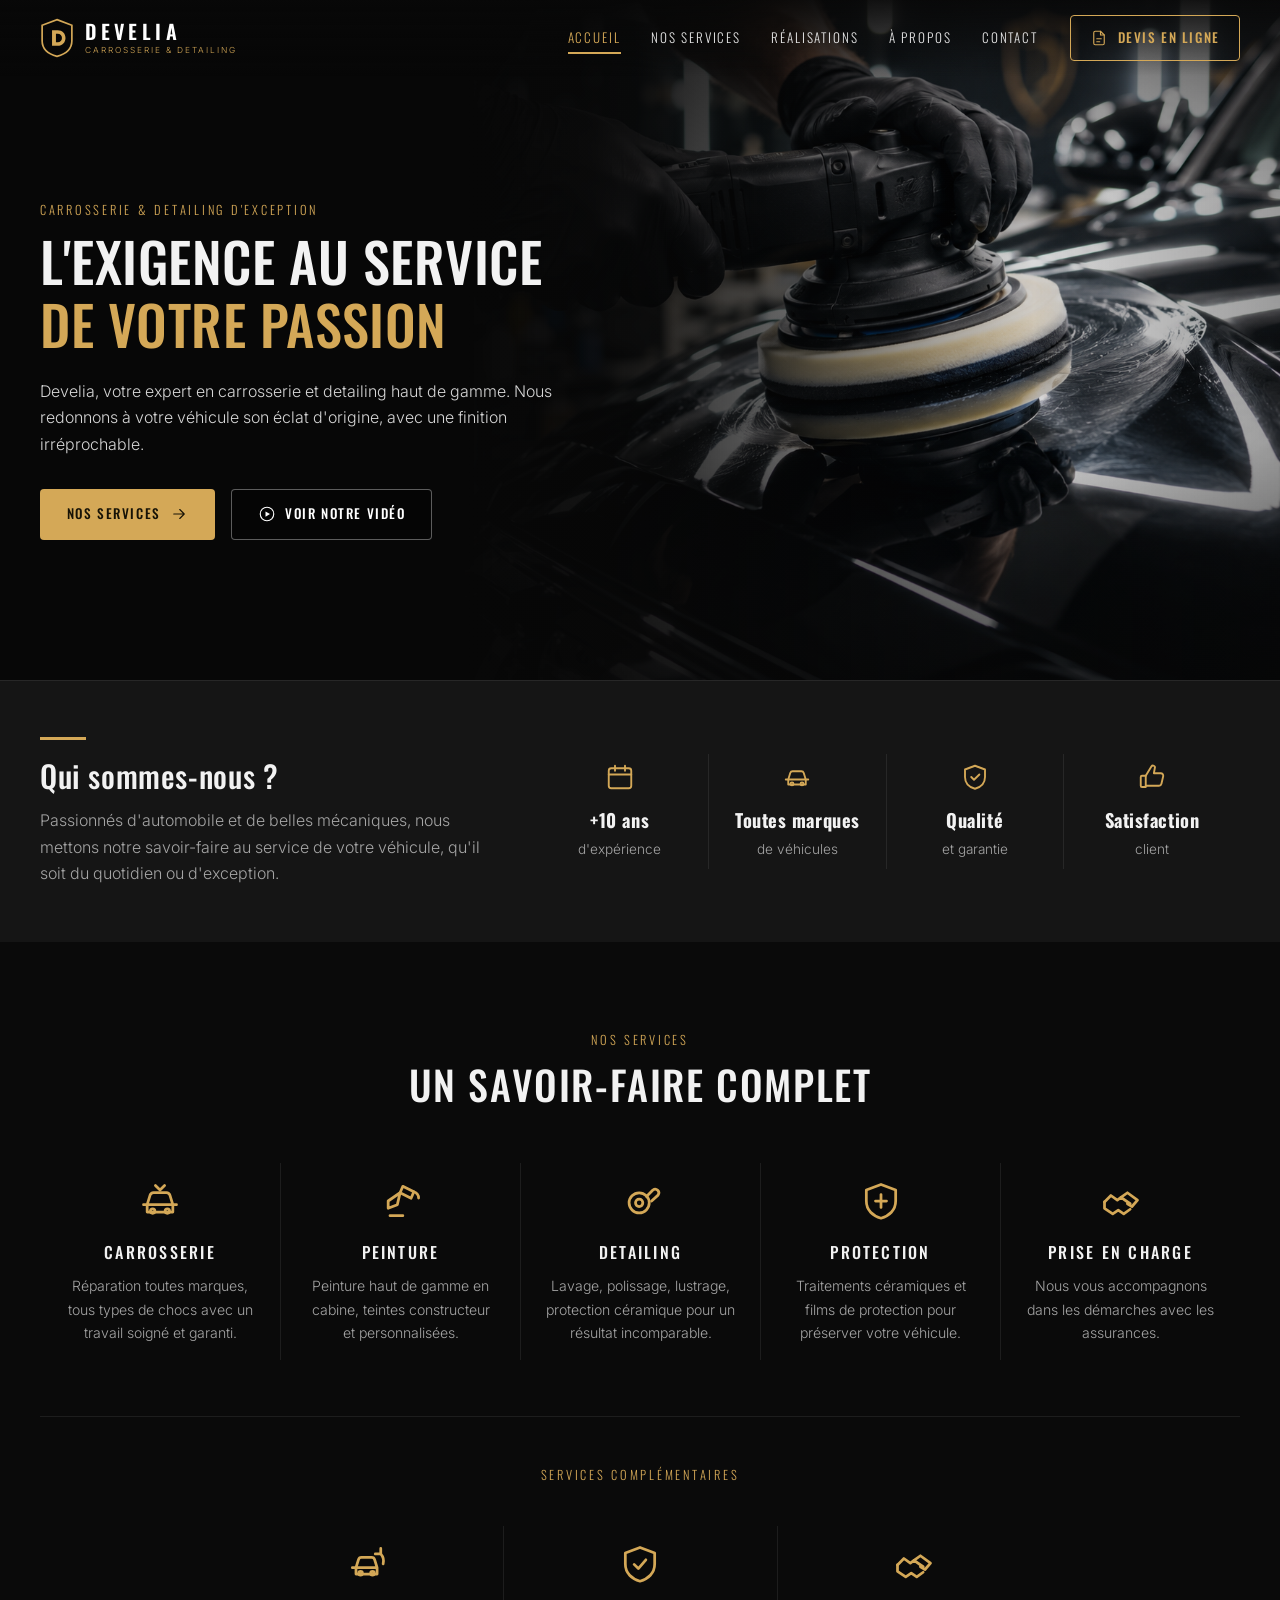
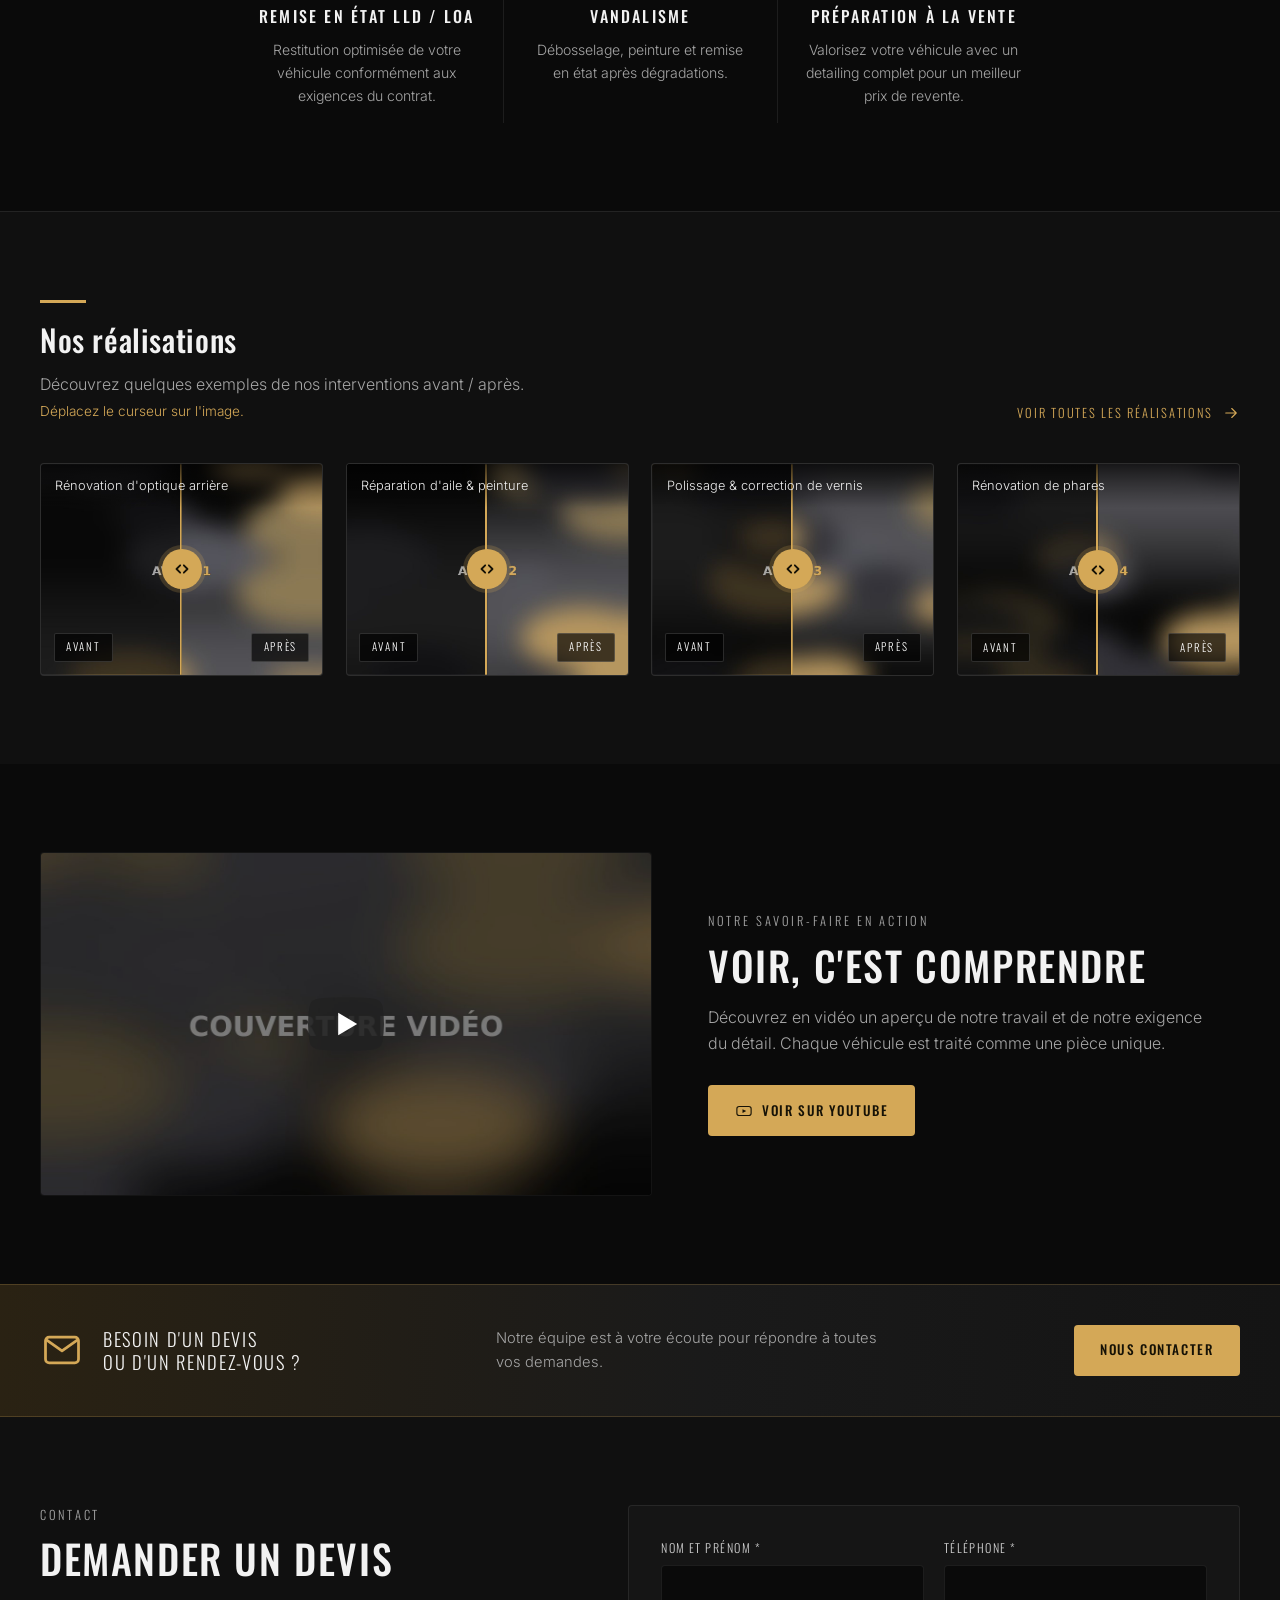
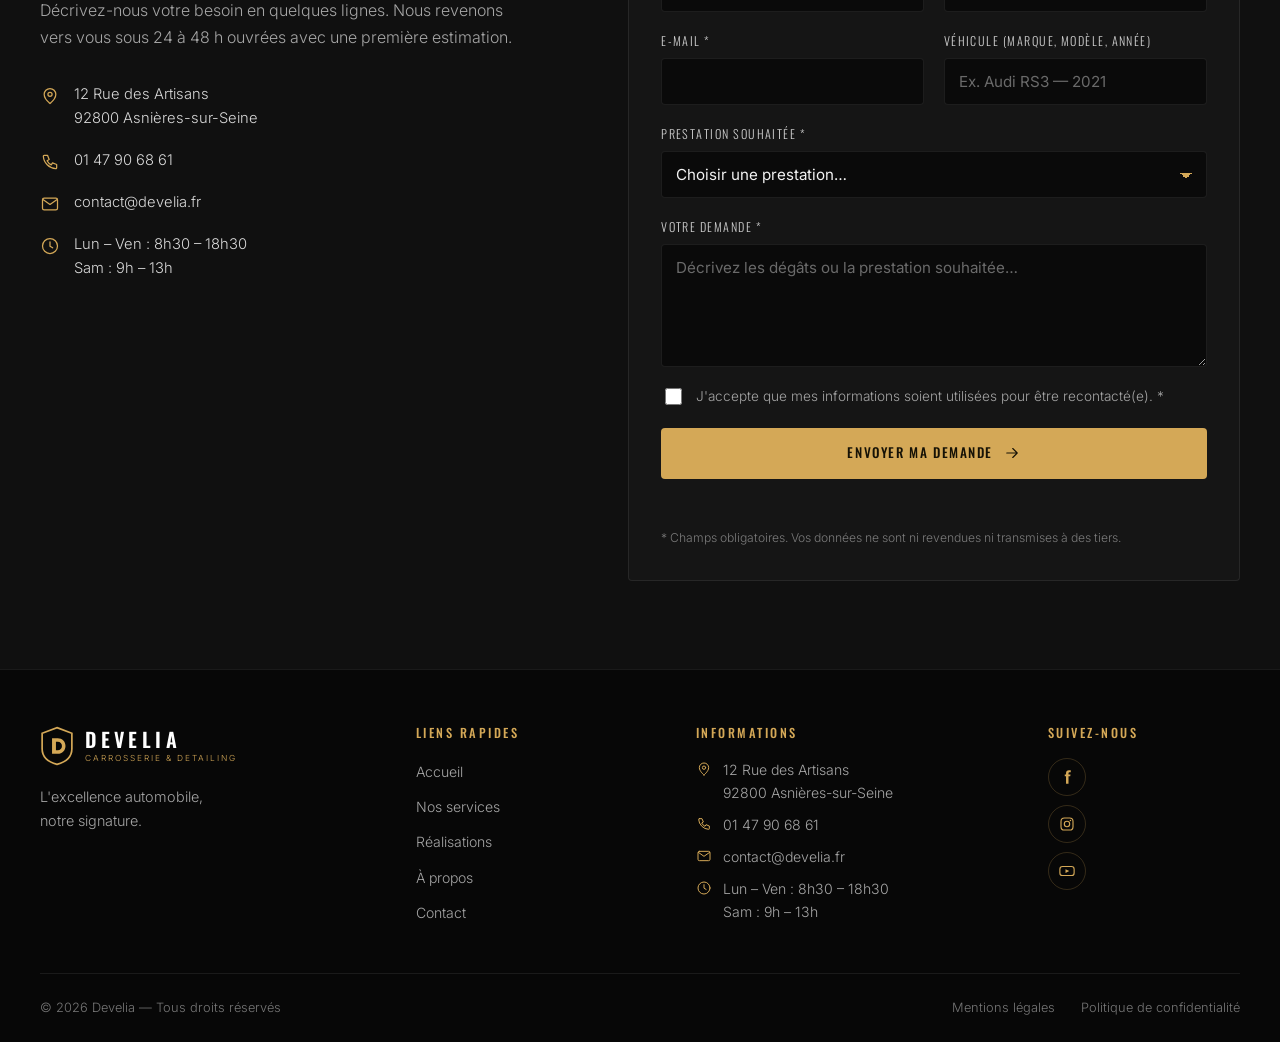
==== index.html @ b762cf31 "first push" ====
<!DOCTYPE html>
<html lang="fr">
<head>
<meta charset="utf-8">
<meta name="viewport" content="width=device-width, initial-scale=1">
<title>Develia — Carrosserie & Detailing haut de gamme</title>
<meta name="description" content="Develia, expert en carrosserie et detailing haut de gamme à Asnières-sur-Seine. Réparation toutes marques, peinture en cabine, polissage, protection céramique et prise en charge assurance.">
<meta name="theme-color" content="#0A0A0A">

<meta property="og:type" content="website">
<meta property="og:title" content="Develia — Carrosserie & Detailing d'exception">
<meta property="og:description" content="L'exigence au service de votre passion. Carrosserie, peinture, detailing et protection céramique.">
<meta property="og:image" content="img/og-develia.jpg">
<meta property="og:locale" content="fr_FR">

<link rel="icon" href="img/favicon.svg" type="image/svg+xml">
<link rel="preconnect" href="https://fonts.googleapis.com">
<link rel="preconnect" href="https://fonts.gstatic.com" crossorigin>
<link href="https://fonts.googleapis.com/css2?family=Oswald:wght@400;500;600;700&family=Inter:wght@300;400;500;600&display=swap" rel="stylesheet">
<link rel="stylesheet" href="css/style.css">
</head>
<body>

<a class="skip-link" href="#contenu">Aller au contenu</a>

<!-- ============ HEADER ============ -->
<header class="header" id="header">
  <div class="container header__inner">
    <a class="logo" href="#accueil" aria-label="Develia — accueil">
      <svg class="logo__mark" viewBox="0 0 48 56" aria-hidden="true">
        <path d="M24 2 45 10v22c0 12-9.5 19-21 22C12.5 51 3 44 3 32V10L24 2Z" fill="none" stroke="currentColor" stroke-width="2.4"/>
        <path d="M17 17h8c6.5 0 11 4.7 11 11s-4.5 11-11 11h-8V17Zm5.5 5v12H25c3.6 0 6-2.4 6-6s-2.4-6-6-6h-2.5Z" fill="currentColor"/>
      </svg>
      <span class="logo__text">
        <strong>DEVELIA</strong>
        <small>Carrosserie &amp; Detailing</small>
      </span>
    </a>

    <nav class="nav" id="nav" aria-label="Navigation principale">
      <ul class="nav__list">
        <li><a class="nav__link is-active" href="#accueil">Accueil</a></li>
        <li><a class="nav__link" href="#services">Nos services</a></li>
        <li><a class="nav__link" href="#realisations">Réalisations</a></li>
        <li><a class="nav__link" href="#apropos">À propos</a></li>
        <li><a class="nav__link" href="#contact">Contact</a></li>
      </ul>
      <a class="btn btn--outline nav__cta" href="#devis">
        <svg viewBox="0 0 24 24" aria-hidden="true" class="ico"><path d="M14 3H7a2 2 0 0 0-2 2v14a2 2 0 0 0 2 2h10a2 2 0 0 0 2-2V8l-5-5Z"/><path d="M14 3v5h5M9 13h6M9 17h4"/></svg>
        Devis en ligne
      </a>
    </nav>

    <button class="burger" id="burger" aria-label="Ouvrir le menu" aria-expanded="false" aria-controls="nav">
      <span></span><span></span><span></span>
    </button>
  </div>
</header>

<main id="contenu">

<!-- ============ HERO ============ -->
<section class="hero" id="accueil">
  <div class="hero__media" aria-hidden="true">
    <img src="img/hero-polissage.png" alt="" loading="eager" onerror="this.style.display='none'">
  </div>
  <div class="container hero__inner">
    <p class="eyebrow">Carrosserie &amp; Detailing d'exception</p>
    <h1 class="hero__title">
      L'exigence au service<br>
      <span class="gold">de votre passion</span>
    </h1>
    <p class="hero__text">
      Develia, votre expert en carrosserie et detailing haut de gamme.
      Nous redonnons à votre véhicule son éclat d'origine, avec une finition irréprochable.
    </p>
    <div class="hero__actions">
      <a class="btn btn--gold" href="#services">
        Nos services
        <svg viewBox="0 0 24 24" class="ico" aria-hidden="true"><path d="M5 12h14M13 6l6 6-6 6"/></svg>
      </a>
      <a class="btn btn--ghost" href="#video">
        <svg viewBox="0 0 24 24" class="ico" aria-hidden="true"><circle cx="12" cy="12" r="9"/><path d="M10 8.5 16 12l-6 3.5v-7Z" fill="currentColor" stroke="none"/></svg>
        Voir notre vidéo
      </a>
    </div>
  </div>
</section>

<!-- ============ À PROPOS / CHIFFRES ============ -->
<section class="about section" id="apropos">
  <div class="container about__grid">
    <div class="about__intro reveal">
      <h2 class="title-rule">Qui sommes-nous ?</h2>
      <p>
        Passionnés d'automobile et de belles mécaniques, nous mettons notre savoir-faire
        au service de votre véhicule, qu'il soit du quotidien ou d'exception.
      </p>
    </div>

    <ul class="stats reveal">
      <li class="stat">
        <svg viewBox="0 0 24 24" class="stat__ico" aria-hidden="true"><rect x="3" y="5" width="18" height="16" rx="2"/><path d="M8 3v4M16 3v4M3 10h18"/></svg>
        <strong>+10 ans</strong>
        <span>d'expérience</span>
      </li>
      <li class="stat">
        <svg viewBox="0 0 24 24" class="stat__ico" aria-hidden="true"><path d="M3 14h18M5 14l1.6-5.2A2 2 0 0 1 8.5 7.4h7a2 2 0 0 1 1.9 1.4L19 14v4H5v-4Z"/><circle cx="8" cy="17.5" r="1.2"/><circle cx="16" cy="17.5" r="1.2"/></svg>
        <strong>Toutes marques</strong>
        <span>de véhicules</span>
      </li>
      <li class="stat">
        <svg viewBox="0 0 24 24" class="stat__ico" aria-hidden="true"><path d="M12 3 20 6v6c0 5-3.6 8.2-8 9.4C7.6 20.2 4 17 4 12V6l8-3Z"/><path d="m9 12 2.2 2.2L15.5 10"/></svg>
        <strong>Qualité</strong>
        <span>et garantie</span>
      </li>
      <li class="stat">
        <svg viewBox="0 0 24 24" class="stat__ico" aria-hidden="true"><path d="M7 11v9H4a1 1 0 0 1-1-1v-7a1 1 0 0 1 1-1h3Z"/><path d="M7 11l4.5-7.4A1.6 1.6 0 0 1 14.4 4l-.9 5H19a2 2 0 0 1 1.95 2.45l-1.4 6A2 2 0 0 1 17.6 19H7"/></svg>
        <strong>Satisfaction</strong>
        <span>client</span>
      </li>
    </ul>
  </div>
</section>

<!-- ============ SERVICES ============ -->
<section class="services section" id="services">
  <div class="container">
    <header class="section__head reveal">
      <p class="eyebrow eyebrow--center">Nos services</p>
      <h2 class="section__title">Un savoir-faire complet</h2>
    </header>

    <ul class="services__grid">
      <li class="service reveal">
        <svg viewBox="0 0 24 24" class="service__ico" aria-hidden="true"><path d="M3 14h18M5 14l1.6-5.2A2 2 0 0 1 8.5 7.4h7a2 2 0 0 1 1.9 1.4L19 14v4H5v-4Z"/><circle cx="8" cy="17.5" r="1.2"/><circle cx="16" cy="17.5" r="1.2"/><path d="M9.5 3.5 12 6l2.5-2.5"/></svg>
        <h3>Carrosserie</h3>
        <p>Réparation toutes marques, tous types de chocs avec un travail soigné et garanti.</p>
      </li>
      <li class="service reveal">
        <svg viewBox="0 0 24 24" class="service__ico" aria-hidden="true"><path d="m13 4 6 3-1.5 3.5-6-3L13 4Z"/><path d="M11.5 7.5 5 12v4l5-2 1.5-6.5Z"/><path d="M19 7c1.6.6 2.6 1.9 2.6 3.4"/><path d="M6 20h7"/></svg>
        <h3>Peinture</h3>
        <p>Peinture haut de gamme en cabine, teintes constructeur et personnalisées.</p>
      </li>
      <li class="service reveal">
        <svg viewBox="0 0 24 24" class="service__ico" aria-hidden="true"><circle cx="11" cy="13" r="5.5"/><circle cx="11" cy="13" r="2"/><path d="M15 9.5 18.5 6a2 2 0 0 1 2.8 2.8L17.8 12"/></svg>
        <h3>Detailing</h3>
        <p>Lavage, polissage, lustrage, protection céramique pour un résultat incomparable.</p>
      </li>
      <li class="service reveal">
        <svg viewBox="0 0 24 24" class="service__ico" aria-hidden="true"><path d="M12 3 20 6v6c0 5-3.6 8.2-8 9.4C7.6 20.2 4 17 4 12V6l8-3Z"/><path d="M12 8.5v7M9 12h6"/></svg>
        <h3>Protection</h3>
        <p>Traitements céramiques et films de protection pour préserver votre véhicule.</p>
      </li>
      <li class="service reveal">
        <svg viewBox="0 0 24 24" class="service__ico" aria-hidden="true"><path d="M3 12.5 6.5 9l3.5 2.5 2-1.5 5 3.5"/><path d="m12 10 3.5-2.5L21 11.5l-3 3.5-2.5-1.5"/><path d="M3 12.5V16l4.5 3 3-2 3 2 3.5-2.5"/></svg>
        <h3>Prise en charge</h3>
        <p>Nous vous accompagnons dans les démarches avec les assurances.</p>
      </li>
    </ul>

    <!-- Services complémentaires : même traitement que les 5 prestations ci-dessus -->
    <div class="complements">
      <p class="eyebrow eyebrow--center reveal">Services complémentaires</p>

      <ul class="services__grid services__grid--3">
        <li class="service reveal">
          <svg viewBox="0 0 24 24" class="service__ico" aria-hidden="true"><path d="M4 14h13M6 14l1.3-4.3A1.8 1.8 0 0 1 9 8.4h5.5a1.8 1.8 0 0 1 1.7 1.3L17.5 14v3.5H6V14Z"/><circle cx="8.5" cy="17" r="1"/><circle cx="15" cy="17" r="1"/><path d="M19.5 6.5a6 6 0 0 1 1.3 5.4M19.5 6.5h-3m3 0v-3"/></svg>
          <h3>Remise en état LLD / LOA</h3>
          <p>Restitution optimisée de votre véhicule conformément aux exigences du contrat.</p>
        </li>
        <li class="service reveal">
          <svg viewBox="0 0 24 24" class="service__ico" aria-hidden="true"><path d="M12 3 20 6v6c0 5-3.6 8.2-8 9.4C7.6 20.2 4 17 4 12V6l8-3Z"/><path d="m8.8 12.2 2.3 2.3 4.1-4.8"/></svg>
          <h3>Vandalisme</h3>
          <p>Débosselage, peinture et remise en état après dégradations.</p>
        </li>
        <li class="service reveal">
          <svg viewBox="0 0 24 24" class="service__ico" aria-hidden="true"><path d="M3 12.5 6.5 9l3.5 2.5 2-1.5 5 3.5"/><path d="m12 10 3.5-2.5L21 11.5l-3 3.5-2.5-1.5"/><path d="M3 12.5V16l4.5 3 3-2 3 2 3.5-2.5"/></svg>
          <h3>Préparation à la vente</h3>
          <p>Valorisez votre véhicule avec un detailing complet pour un meilleur prix de revente.</p>
        </li>
      </ul>
    </div>
  </div>
</section>

<!-- ============ RÉALISATIONS ============ -->
<section class="works section" id="realisations">
  <div class="container">
    <div class="works__head reveal">
      <div>
        <h2 class="title-rule">Nos réalisations</h2>
        <p>Découvrez quelques exemples de nos interventions avant / après.<br>
          <span class="works__hint">Déplacez le curseur sur l'image.</span></p>
      </div>
      <a class="link-arrow" href="#devis">Voir toutes les réalisations
        <svg viewBox="0 0 24 24" class="ico" aria-hidden="true"><path d="M5 12h14M13 6l6 6-6 6"/></svg>
      </a>
    </div>

    <ul class="works__grid">
      <li class="reveal">
        <figure class="ba" data-ba>
          <img class="ba__img ba__img--after" src="img/apres-1.jpg" alt="Optique arrière après rénovation" loading="lazy">
          <div class="ba__before" data-ba-before>
            <img class="ba__img" src="img/avant-1.jpg" alt="Optique arrière rayée avant intervention" loading="lazy">
          </div>
          <span class="ba__tag ba__tag--left">Avant</span>
          <span class="ba__tag ba__tag--right">Après</span>
          <button class="ba__handle" type="button" data-ba-handle role="slider"
                  aria-label="Comparer avant et après" aria-valuemin="0" aria-valuemax="100" aria-valuenow="50">
            <svg viewBox="0 0 24 24" aria-hidden="true"><path d="m10 8-4 4 4 4M14 8l4 4-4 4"/></svg>
          </button>
          <figcaption class="ba__caption">Rénovation d'optique arrière</figcaption>
        </figure>
      </li>
      <li class="reveal">
        <figure class="ba" data-ba>
          <img class="ba__img ba__img--after" src="img/apres-2.jpg" alt="Aile avant après réparation et peinture" loading="lazy">
          <div class="ba__before" data-ba-before>
            <img class="ba__img" src="img/avant-2.jpg" alt="Aile avant endommagée avant réparation" loading="lazy">
          </div>
          <span class="ba__tag ba__tag--left">Avant</span>
          <span class="ba__tag ba__tag--right">Après</span>
          <button class="ba__handle" type="button" data-ba-handle role="slider"
                  aria-label="Comparer avant et après" aria-valuemin="0" aria-valuemax="100" aria-valuenow="50">
            <svg viewBox="0 0 24 24" aria-hidden="true"><path d="m10 8-4 4 4 4M14 8l4 4-4 4"/></svg>
          </button>
          <figcaption class="ba__caption">Réparation d'aile &amp; peinture</figcaption>
        </figure>
      </li>
      <li class="reveal">
        <figure class="ba" data-ba>
          <img class="ba__img ba__img--after" src="img/apres-3.jpg" alt="Capot après polissage" loading="lazy">
          <div class="ba__before" data-ba-before>
            <img class="ba__img" src="img/avant-3.jpg" alt="Capot micro-rayé avant polissage" loading="lazy">
          </div>
          <span class="ba__tag ba__tag--left">Avant</span>
          <span class="ba__tag ba__tag--right">Après</span>
          <button class="ba__handle" type="button" data-ba-handle role="slider"
                  aria-label="Comparer avant et après" aria-valuemin="0" aria-valuemax="100" aria-valuenow="50">
            <svg viewBox="0 0 24 24" aria-hidden="true"><path d="m10 8-4 4 4 4M14 8l4 4-4 4"/></svg>
          </button>
          <figcaption class="ba__caption">Polissage &amp; correction de vernis</figcaption>
        </figure>
      </li>
      <li class="reveal">
        <figure class="ba" data-ba>
          <img class="ba__img ba__img--after" src="img/apres-4.jpg" alt="Phare avant après rénovation" loading="lazy">
          <div class="ba__before" data-ba-before>
            <img class="ba__img" src="img/avant-4.jpg" alt="Phare avant opacifié avant rénovation" loading="lazy">
          </div>
          <span class="ba__tag ba__tag--left">Avant</span>
          <span class="ba__tag ba__tag--right">Après</span>
          <button class="ba__handle" type="button" data-ba-handle role="slider"
                  aria-label="Comparer avant et après" aria-valuemin="0" aria-valuemax="100" aria-valuenow="50">
            <svg viewBox="0 0 24 24" aria-hidden="true"><path d="m10 8-4 4 4 4M14 8l4 4-4 4"/></svg>
          </button>
          <figcaption class="ba__caption">Rénovation de phares</figcaption>
        </figure>
      </li>
    </ul>
  </div>
</section>

<!-- ============ VIDÉO ============ -->
<section class="video section" id="video">
  <div class="container video__grid">
    <div class="video__player reveal">
      <div class="yt" data-yt="dQw4w9WgXcQ" data-yt-title="Develia Carrosserie &amp; Detailing">
        <img class="yt__thumb" src="img/video-cover.jpg" alt="Aperçu de la vidéo Develia" loading="lazy">
        <button class="yt__play" type="button" aria-label="Lire la vidéo de présentation Develia">
          <svg viewBox="0 0 68 48" aria-hidden="true">
            <path class="yt__play-bg" d="M66.5 7.7a8.6 8.6 0 0 0-6-6C55.2 0 34 0 34 0S12.8 0 7.5 1.7a8.6 8.6 0 0 0-6 6A90 90 0 0 0 0 24a90 90 0 0 0 1.5 16.3 8.6 8.6 0 0 0 6 6C12.8 48 34 48 34 48s21.2 0 26.5-1.7a8.6 8.6 0 0 0 6-6A90 90 0 0 0 68 24a90 90 0 0 0-1.5-16.3Z"/>
            <path d="M27 34 44 24 27 14Z" fill="#fff"/>
          </svg>
        </button>
      </div>
    </div>

    <div class="video__text reveal">
      <p class="eyebrow">Notre savoir-faire en action</p>
      <h2 class="section__title section__title--left">Voir, c'est comprendre</h2>
      <p>
        Découvrez en vidéo un aperçu de notre travail et de notre exigence du détail.
        Chaque véhicule est traité comme une pièce unique.
      </p>
      <a class="btn btn--gold" href="https://www.youtube.com/@develia" target="_blank" rel="noopener">
        <svg viewBox="0 0 24 24" class="ico" aria-hidden="true"><rect x="2.5" y="6" width="19" height="12" rx="3"/><path d="M10 9.5 15 12l-5 2.5v-5Z" fill="currentColor" stroke="none"/></svg>
        Voir sur YouTube
      </a>
    </div>
  </div>
</section>

<!-- ============ CTA ============ -->
<section class="cta" id="devis">
  <div class="container cta__inner">
    <div class="cta__left">
      <svg viewBox="0 0 24 24" class="cta__ico" aria-hidden="true"><rect x="3" y="5" width="18" height="14" rx="2"/><path d="m3.5 6.5 8.5 6 8.5-6"/></svg>
      <p class="cta__title">Besoin d'un devis<br>ou d'un rendez-vous ?</p>
    </div>
    <p class="cta__text">Notre équipe est à votre écoute pour répondre à toutes vos demandes.</p>
    <a class="btn btn--gold" href="#contact">Nous contacter</a>
  </div>
</section>

<!-- ============ CONTACT ============ -->
<section class="contact section" id="contact">
  <div class="container contact__grid">
    <div class="contact__intro reveal">
      <p class="eyebrow">Contact</p>
      <h2 class="section__title section__title--left">Demander un devis</h2>
      <p>
        Décrivez-nous votre besoin en quelques lignes. Nous revenons vers vous
        sous 24 à 48 h ouvrées avec une première estimation.
      </p>

      <ul class="contact__infos">
        <li>
          <svg viewBox="0 0 24 24" class="ico" aria-hidden="true"><path d="M12 21s7-5.6 7-11a7 7 0 1 0-14 0c0 5.4 7 11 7 11Z"/><circle cx="12" cy="10" r="2.5"/></svg>
          <span>12 Rue des Artisans<br>92800 Asnières-sur-Seine</span>
        </li>
        <li>
          <svg viewBox="0 0 24 24" class="ico" aria-hidden="true"><path d="M5 4h4l2 5-2.5 1.5a12 12 0 0 0 5 5L15 13l5 2v4a1 1 0 0 1-1.1 1A16 16 0 0 1 4 5.1 1 1 0 0 1 5 4Z"/></svg>
          <a href="tel:+33147906861">01 47 90 68 61</a>
        </li>
        <li>
          <svg viewBox="0 0 24 24" class="ico" aria-hidden="true"><rect x="3" y="5" width="18" height="14" rx="2"/><path d="m3.5 6.5 8.5 6 8.5-6"/></svg>
          <a href="mailto:contact@develia.fr">contact@develia.fr</a>
        </li>
        <li>
          <svg viewBox="0 0 24 24" class="ico" aria-hidden="true"><circle cx="12" cy="12" r="9"/><path d="M12 7v5.2l3.2 2"/></svg>
          <span>Lun – Ven : 8h30 – 18h30<br>Sam : 9h – 13h</span>
        </li>
      </ul>
    </div>

    <!-- Formspree : remplacer VOTRE_ID par l'identifiant du formulaire -->
    <form class="form reveal" id="form-devis" action="https://formspree.io/f/VOTRE_ID" method="POST" novalidate>
      <input type="hidden" name="_subject" value="Nouvelle demande de devis — develia.fr">
      <p class="form__hp" aria-hidden="true">
        <label>Ne pas remplir <input type="text" name="_gotcha" tabindex="-1" autocomplete="off"></label>
      </p>

      <div class="form__row">
        <p class="field">
          <label for="f-nom">Nom et prénom *</label>
          <input id="f-nom" name="nom" type="text" autocomplete="name" required>
        </p>
        <p class="field">
          <label for="f-tel">Téléphone *</label>
          <input id="f-tel" name="telephone" type="tel" autocomplete="tel" required>
        </p>
      </div>

      <div class="form__row">
        <p class="field">
          <label for="f-email">E-mail *</label>
          <input id="f-email" name="email" type="email" autocomplete="email" required>
        </p>
        <p class="field">
          <label for="f-vehicule">Véhicule (marque, modèle, année)</label>
          <input id="f-vehicule" name="vehicule" type="text" placeholder="Ex. Audi RS3 — 2021">
        </p>
      </div>

      <p class="field">
        <label for="f-service">Prestation souhaitée *</label>
        <select id="f-service" name="prestation" required>
          <option value="">Choisir une prestation…</option>
          <option>Carrosserie</option>
          <option>Peinture</option>
          <option>Detailing</option>
          <option>Protection céramique / film</option>
          <option>Prise en charge assurance</option>
          <option>Remise en état LLD / LOA</option>
          <option>Vandalisme</option>
          <option>Préparation à la vente</option>
          <option>Autre demande</option>
        </select>
      </p>

      <p class="field">
        <label for="f-message">Votre demande *</label>
        <textarea id="f-message" name="message" rows="5" required placeholder="Décrivez les dégâts ou la prestation souhaitée…"></textarea>
      </p>

      <p class="field field--check">
        <input id="f-rgpd" name="consentement" type="checkbox" value="oui" required>
        <label for="f-rgpd">J'accepte que mes informations soient utilisées pour être recontacté(e). *</label>
      </p>

      <button class="btn btn--gold btn--full" type="submit">
        Envoyer ma demande
        <svg viewBox="0 0 24 24" class="ico" aria-hidden="true"><path d="M5 12h14M13 6l6 6-6 6"/></svg>
      </button>

      <p class="form__status" id="form-status" role="status" aria-live="polite"></p>
      <p class="form__legal">* Champs obligatoires. Vos données ne sont ni revendues ni transmises à des tiers.</p>
    </form>
  </div>
</section>

</main>

<!-- ============ FOOTER ============ -->
<footer class="footer">
  <div class="container footer__grid">
    <div class="footer__brand">
      <a class="logo" href="#accueil" aria-label="Develia — accueil">
        <svg class="logo__mark" viewBox="0 0 48 56" aria-hidden="true">
          <path d="M24 2 45 10v22c0 12-9.5 19-21 22C12.5 51 3 44 3 32V10L24 2Z" fill="none" stroke="currentColor" stroke-width="2.4"/>
          <path d="M17 17h8c6.5 0 11 4.7 11 11s-4.5 11-11 11h-8V17Zm5.5 5v12H25c3.6 0 6-2.4 6-6s-2.4-6-6-6h-2.5Z" fill="currentColor"/>
        </svg>
        <span class="logo__text"><strong>DEVELIA</strong><small>Carrosserie &amp; Detailing</small></span>
      </a>
      <p>L'excellence automobile,<br>notre signature.</p>
    </div>

    <nav class="footer__col" aria-label="Liens rapides">
      <h3>Liens rapides</h3>
      <ul>
        <li><a href="#accueil">Accueil</a></li>
        <li><a href="#services">Nos services</a></li>
        <li><a href="#realisations">Réalisations</a></li>
        <li><a href="#apropos">À propos</a></li>
        <li><a href="#contact">Contact</a></li>
      </ul>
    </nav>

    <div class="footer__col">
      <h3>Informations</h3>
      <ul class="footer__infos">
        <li>
          <svg viewBox="0 0 24 24" class="ico" aria-hidden="true"><path d="M12 21s7-5.6 7-11a7 7 0 1 0-14 0c0 5.4 7 11 7 11Z"/><circle cx="12" cy="10" r="2.5"/></svg>
          <span>12 Rue des Artisans<br>92800 Asnières-sur-Seine</span>
        </li>
        <li>
          <svg viewBox="0 0 24 24" class="ico" aria-hidden="true"><path d="M5 4h4l2 5-2.5 1.5a12 12 0 0 0 5 5L15 13l5 2v4a1 1 0 0 1-1.1 1A16 16 0 0 1 4 5.1 1 1 0 0 1 5 4Z"/></svg>
          <a href="tel:+33147906861">01 47 90 68 61</a>
        </li>
        <li>
          <svg viewBox="0 0 24 24" class="ico" aria-hidden="true"><rect x="3" y="5" width="18" height="14" rx="2"/><path d="m3.5 6.5 8.5 6 8.5-6"/></svg>
          <a href="mailto:contact@develia.fr">contact@develia.fr</a>
        </li>
        <li>
          <svg viewBox="0 0 24 24" class="ico" aria-hidden="true"><circle cx="12" cy="12" r="9"/><path d="M12 7v5.2l3.2 2"/></svg>
          <span>Lun – Ven : 8h30 – 18h30<br>Sam : 9h – 13h</span>
        </li>
      </ul>
    </div>

    <div class="footer__col">
      <h3>Suivez-nous</h3>
      <ul class="socials">
        <li><a href="#" aria-label="Facebook"><svg viewBox="0 0 24 24" aria-hidden="true"><path d="M14 8.5V7c0-.8.4-1.2 1.3-1.2H17V3h-2.4c-2.6 0-3.9 1.4-3.9 3.8v1.7H9V11h1.7v10h3.3V11h2.3l.4-2.5H14Z" fill="currentColor" stroke="none"/></svg></a></li>
        <li><a href="#" aria-label="Instagram"><svg viewBox="0 0 24 24" aria-hidden="true"><rect x="4" y="4" width="16" height="16" rx="4.5"/><circle cx="12" cy="12" r="3.6"/><circle cx="16.6" cy="7.4" r="1" fill="currentColor" stroke="none"/></svg></a></li>
        <li><a href="#" aria-label="YouTube"><svg viewBox="0 0 24 24" aria-hidden="true"><rect x="2.5" y="6" width="19" height="12" rx="3.5"/><path d="M10 9.5 15 12l-5 2.5v-5Z" fill="currentColor" stroke="none"/></svg></a></li>
      </ul>
    </div>
  </div>

  <div class="container footer__bottom">
    <p>© <span id="year">2026</span> Develia — Tous droits réservés</p>
    <p class="footer__legal">
      <a href="mentions-legales.html">Mentions légales</a>
      <a href="politique-confidentialite.html">Politique de confidentialité</a>
    </p>
  </div>
</footer>

<script src="js/main.js" defer></script>
</body>
</html>
---- css/style.css ----
/* ==========================================================================
   Develia — Carrosserie & Detailing
   Feuille de styles principale
   ========================================================================== */

:root{
  --noir:        #0a0a0a;
  --noir-2:      #101010;
  --noir-3:      #151515;
  --noir-4:      #1b1b1b;
  --or:          #d4a857;
  --or-clair:    #e8c98a;
  --or-sombre:   #a8813b;
  --texte:       #f2f2f2;
  --texte-doux:  #a5a5a5;
  --bordure:     rgba(212,168,87,.22);
  --bordure-2:   rgba(255,255,255,.08);

  --font-titre: "Oswald", "Arial Narrow", sans-serif;
  --font-texte: "Inter", system-ui, -apple-system, "Segoe UI", sans-serif;

  --max: 1200px;
  --rayon: 4px;
  --header-h: 76px;
  --transi: .3s cubic-bezier(.4,.1,.2,1);
}

/* ----- Reset ----- */
*,*::before,*::after{ box-sizing:border-box; }
html{ scroll-behavior:smooth; scroll-padding-top:var(--header-h); }
body{
  margin:0;
  background:var(--noir);
  color:var(--texte);
  font-family:var(--font-texte);
  font-size:16px;
  font-weight:300;
  line-height:1.65;
  -webkit-font-smoothing:antialiased;
  overflow-x:hidden;
}
img,svg{ max-width:100%; display:block; }
a{ color:inherit; text-decoration:none; }
ul{ list-style:none; margin:0; padding:0; }
h1,h2,h3,h4{ font-family:var(--font-titre); font-weight:500; line-height:1.15; margin:0; letter-spacing:.02em; }
p{ margin:0 0 1em; }
button{ font:inherit; color:inherit; }
:focus-visible{ outline:2px solid var(--or); outline-offset:3px; }

.sr-only{
  position:absolute; width:1px; height:1px; padding:0; margin:-1px;
  overflow:hidden; clip:rect(0 0 0 0); white-space:nowrap; border:0;
}
.skip-link{
  position:absolute; left:-999px; top:0; z-index:200;
  background:var(--or); color:#000; padding:.7rem 1.2rem; font-weight:600;
}
.skip-link:focus{ left:0; }

.container{ width:min(100% - 2.5rem, var(--max)); margin-inline:auto; }

/* SVG utilitaires : trait fin doré, style “outline” de la maquette */
.ico, .stat__ico, .service__ico, .complement__ico, .cta__ico,
.socials svg, .contact__infos svg, .footer__infos svg, .ba__handle svg{
  fill:none; stroke:currentColor; stroke-width:1.5;
  stroke-linecap:round; stroke-linejoin:round;
}
.ico{ width:18px; height:18px; flex:none; }

/* ----- Boutons ----- */
.btn{
  display:inline-flex; align-items:center; justify-content:center; gap:.6rem;
  padding:.85rem 1.6rem;
  font-family:var(--font-titre); font-size:.83rem; font-weight:500;
  letter-spacing:.12em; text-transform:uppercase;
  border:1px solid transparent; border-radius:var(--rayon);
  cursor:pointer; transition:var(--transi);
}
.btn--gold{ background:var(--or); color:#161206; }
.btn--gold:hover{ background:var(--or-clair); transform:translateY(-2px); }
.btn--outline{ border-color:var(--or); color:var(--or); background:transparent; }
.btn--outline:hover{ background:var(--or); color:#161206; }
.btn--ghost{ border-color:rgba(255,255,255,.35); color:#fff; background:rgba(0,0,0,.25); }
.btn--ghost:hover{ border-color:#fff; background:rgba(255,255,255,.1); }
.btn--full{ width:100%; }

/* ----- Titres de section ----- */
.section{ padding:5.5rem 0; }
.eyebrow{
  font-family:var(--font-titre); color:var(--or);
  text-transform:uppercase; letter-spacing:.22em; font-size:.78rem; margin-bottom:.6rem;
}
.eyebrow--center{ text-align:center; }
.section__head{ text-align:center; margin-bottom:3.5rem; }
.section__title{
  font-size:clamp(1.8rem,3.4vw,2.5rem); text-transform:uppercase; letter-spacing:.04em;
}
.section__title--left{ text-align:left; margin-bottom:1rem; }

.title-rule{
  font-size:clamp(1.5rem,2.6vw,1.9rem); padding-top:1.4rem; position:relative; margin-bottom:.8rem;
}
.title-rule::before{
  content:""; position:absolute; top:0; left:0; width:46px; height:3px; background:var(--or);
}
.title-rule--sm{ font-size:1.35rem; }

/* ==========================================================================
   Header
   ========================================================================== */
.header{
  position:fixed; inset:0 0 auto 0; z-index:100;
  height:var(--header-h);
  display:flex; align-items:center;
  background:linear-gradient(to bottom, rgba(8,8,8,.85), rgba(8,8,8,0));
  transition:var(--transi);
}
.header.is-stuck{
  background:rgba(8,8,8,.96);
  border-bottom:1px solid var(--bordure-2);
  backdrop-filter:blur(10px);
}
.header__inner{ display:flex; align-items:center; justify-content:space-between; gap:2rem; }

.logo{ display:flex; align-items:center; gap:.7rem; color:var(--or); }
.logo__mark{ width:34px; height:40px; }
.logo__text{ display:flex; flex-direction:column; line-height:1; }
.logo__text strong{
  font-family:var(--font-titre); font-weight:600; font-size:1.25rem;
  letter-spacing:.22em; color:#fff;
}
.logo__text small{
  font-size:.52rem; letter-spacing:.24em; text-transform:uppercase;
  color:var(--or); margin-top:.3rem;
}

.nav{ display:flex; align-items:center; gap:2rem; }
.nav__list{ display:flex; gap:1.9rem; }
.nav__link{
  font-family:var(--font-titre); font-size:.82rem; letter-spacing:.14em;
  text-transform:uppercase; color:#e3e3e3; padding:.4rem 0; position:relative;
  transition:color var(--transi);
}
.nav__link::after{
  content:""; position:absolute; left:0; bottom:0; height:2px; width:0;
  background:var(--or); transition:width var(--transi);
}
.nav__link:hover{ color:var(--or); }
.nav__link.is-active{ color:var(--or); }
.nav__link.is-active::after{ width:100%; }
.nav__cta{ padding:.7rem 1.2rem; }

.burger{
  display:none; width:44px; height:44px; background:none; border:0;
  flex-direction:column; justify-content:center; gap:5px; cursor:pointer;
}
.burger span{ display:block; height:2px; background:var(--or); transition:var(--transi); }
.burger[aria-expanded="true"] span:nth-child(1){ transform:translateY(7px) rotate(45deg); }
.burger[aria-expanded="true"] span:nth-child(2){ opacity:0; }
.burger[aria-expanded="true"] span:nth-child(3){ transform:translateY(-7px) rotate(-45deg); }

/* ==========================================================================
   Hero
   ========================================================================== */
.hero{
  position:relative; min-height:min(78vh,680px);
  display:flex; align-items:center;
  padding:calc(var(--header-h) + 3rem) 0 4rem;
  background:#070707;
  overflow:hidden;
  /* réglages du visuel : largeur du panneau et cadrage de la photo */
  --hero-media-w:58%;
  --hero-focus:50% 50%;
}
.hero__media{
  position:absolute; top:0; right:0; bottom:0; left:auto;
  width:var(--hero-media-w);
}
.hero__media img{
  width:100%; height:100%;
  object-fit:cover; object-position:var(--hero-focus);
}
/* fondu du visuel vers le noir, à gauche et sur les bords */
.hero__media::after{
  content:""; position:absolute; inset:0;
  background:
    linear-gradient(90deg, #070707 0%, rgba(7,7,7,.94) 16%, rgba(7,7,7,.62) 40%, rgba(7,7,7,.15) 70%, rgba(7,7,7,.4) 100%),
    linear-gradient(to bottom, rgba(7,7,7,.55), rgba(7,7,7,0) 28%, rgba(7,7,7,0) 65%, rgba(7,7,7,.7));
}
.hero__inner{ position:relative; }
.hero__inner > *{ max-width:34rem; }
.hero__title{
  font-size:clamp(2.3rem,5.4vw,3.4rem); text-transform:uppercase; letter-spacing:.01em;
  margin-bottom:1.4rem;
}
.hero__title .gold{ color:var(--or); }
.hero__text{ color:#d6d6d6; margin-bottom:2rem; }
.hero__actions{ display:flex; flex-wrap:wrap; gap:1rem; }

/* ==========================================================================
   À propos / chiffres
   ========================================================================== */
.about{ background:var(--noir-3); border-top:1px solid var(--bordure-2); padding:3.5rem 0; }
.about__grid{
  display:grid; grid-template-columns:minmax(260px,1fr) 1.6fr;
  gap:3rem; align-items:center;
}
.about__intro p{ color:var(--texte-doux); max-width:34rem; margin:0; }

.stats{ display:grid; grid-template-columns:repeat(4,1fr); }
.stat{
  text-align:center; padding:.5rem 1rem;
  border-left:1px solid var(--bordure-2);
}
.stat:first-child{ border-left:0; }
.stat__ico{ width:30px; height:30px; margin:0 auto .8rem; color:var(--or); }
.stat strong{
  display:block; font-family:var(--font-titre); font-size:1.15rem;
  letter-spacing:.03em;
}
.stat span{ font-size:.85rem; color:var(--texte-doux); }

/* ==========================================================================
   Services
   ========================================================================== */
.services{ background:var(--noir); }
.services__grid{ display:grid; grid-template-columns:repeat(5,1fr); }
.service{
  text-align:center; padding:1rem 1.5rem;
  border-left:1px solid var(--bordure-2);
  transition:var(--transi);
}
.service:first-child{ border-left:0; }
.service__ico{ width:44px; height:44px; margin:0 auto 1.3rem; color:var(--or); transition:var(--transi); }
.service:hover .service__ico{ transform:translateY(-4px); color:var(--or-clair); }
.service h3{
  font-size:1rem; text-transform:uppercase; letter-spacing:.14em; margin-bottom:.8rem;
}
.service p{ font-size:.88rem; color:var(--texte-doux); margin:0; }

/* Services complémentaires : mêmes tuiles, sur une seconde ligne */
.complements{ margin-top:3.5rem; padding-top:3rem; border-top:1px solid var(--bordure-2); }
.complements .eyebrow{ margin-bottom:2.5rem; }
.services__grid--3{
  grid-template-columns:repeat(3,1fr);
  max-width:820px; margin-inline:auto;
}

/* ==========================================================================
   Réalisations
   ========================================================================== */
.works{ background:var(--noir-2); border-top:1px solid var(--bordure-2); }
.works__head{
  display:flex; justify-content:space-between; align-items:flex-end;
  gap:2rem; flex-wrap:wrap; margin-bottom:2.5rem;
}
.works__head p{ color:var(--texte-doux); margin:0; }
.works__hint{ font-size:.85rem; color:var(--or); }
.link-arrow{
  display:inline-flex; align-items:center; gap:.6rem;
  font-family:var(--font-titre); font-size:.78rem; letter-spacing:.14em;
  text-transform:uppercase; color:var(--or);
}
.link-arrow .ico{ transition:transform var(--transi); }
.link-arrow:hover .ico{ transform:translateX(5px); }

.works__grid{ display:grid; grid-template-columns:repeat(4,1fr); gap:1.4rem; }

/* --- Comparateur avant / après --- */
.ba{
  position:relative; margin:0; aspect-ratio:4/3; overflow:hidden;
  border:1px solid var(--bordure-2); border-radius:var(--rayon);
  background:var(--noir-4); user-select:none; touch-action:pan-y;
  --pos:50%;
}
.ba__img{
  position:absolute; inset:0; width:100%; height:100%;
  object-fit:cover; pointer-events:none;
}
/* l'image « avant » reste à la taille du cadre : on la découpe au curseur */
.ba__before{
  position:absolute; inset:0; z-index:2;
  clip-path:inset(0 calc(100% - var(--pos)) 0 0);
}
.ba__before::after{
  content:""; position:absolute; top:0; bottom:0; right:calc(100% - var(--pos));
  width:2px; background:var(--or);
}

.ba__tag{
  position:absolute; bottom:.8rem; z-index:3;
  font-family:var(--font-titre); font-size:.68rem; letter-spacing:.16em;
  text-transform:uppercase; color:#fff;
  background:rgba(0,0,0,.65); border:1px solid rgba(255,255,255,.15);
  padding:.28rem .7rem; border-radius:2px; pointer-events:none;
}
.ba__tag--left{ left:.8rem; }
.ba__tag--right{ right:.8rem; }

.ba__handle{
  position:absolute; top:50%; left:var(--pos); z-index:4;
  width:40px; height:40px; margin:-20px 0 0 -20px;
  display:grid; place-items:center;
  background:var(--or); color:#161206;
  border:0; border-radius:50%; cursor:ew-resize;
  box-shadow:0 0 0 4px rgba(212,168,87,.2);
  transition:background var(--transi), box-shadow var(--transi);
}
.ba__handle svg{ width:22px; height:22px; stroke-width:2; }
.ba__handle:hover{ background:var(--or-clair); box-shadow:0 0 0 7px rgba(212,168,87,.22); }
.ba.is-dragging .ba__handle{ cursor:grabbing; }

.ba__caption{
  position:absolute; top:0; left:0; right:0; z-index:3;
  padding:.7rem .9rem; font-size:.8rem; color:#eee;
  background:linear-gradient(to bottom, rgba(0,0,0,.72), transparent);
}

/* ==========================================================================
   Vidéo
   ========================================================================== */
.video{ background:var(--noir); }
.video__grid{
  display:grid; grid-template-columns:1.15fr 1fr; gap:3.5rem; align-items:center;
}
.video__text p{ color:var(--texte-doux); max-width:32rem; }
.video__text .btn{ margin-top:.8rem; }

.yt{
  position:relative; aspect-ratio:16/9; overflow:hidden;
  border:1px solid var(--bordure-2); border-radius:var(--rayon); background:#000;
}
.yt__thumb{ width:100%; height:100%; object-fit:cover; opacity:.85; }
.yt__play{
  position:absolute; inset:0; width:100%; height:100%;
  display:grid; place-items:center; background:rgba(0,0,0,.15);
  border:0; cursor:pointer; transition:var(--transi);
}
.yt__play svg{ width:76px; height:54px; }
.yt__play-bg{ fill:#212121; opacity:.85; transition:var(--transi); }
.yt__play:hover .yt__play-bg{ fill:#f00; opacity:1; }
.yt iframe{ position:absolute; inset:0; width:100%; height:100%; border:0; }

/* ==========================================================================
   CTA
   ========================================================================== */
.cta{
  background:linear-gradient(90deg,#2a2213 0%, #1a1a1a 55%, #141414 100%);
  border-top:1px solid var(--bordure);
  border-bottom:1px solid var(--bordure);
  padding:2.5rem 0;
}
.cta__inner{
  display:flex; align-items:center; justify-content:space-between; gap:2rem; flex-wrap:wrap;
}
.cta__left{ display:flex; align-items:center; gap:1.2rem; }
.cta__ico{ width:44px; height:44px; color:var(--or); flex:none; }
.cta__title{
  font-family:var(--font-titre); font-size:1.15rem; text-transform:uppercase;
  letter-spacing:.09em; margin:0; line-height:1.3;
}
.cta__text{ color:var(--texte-doux); margin:0; max-width:24rem; font-size:.92rem; }

/* ==========================================================================
   Contact
   ========================================================================== */
.contact{ background:var(--noir-2); }
.contact__grid{ display:grid; grid-template-columns:1fr 1.15fr; gap:3.5rem; }
.contact__intro > p{ color:var(--texte-doux); max-width:30rem; }
.contact__infos{ display:grid; gap:1.1rem; margin-top:2rem; }
.contact__infos li{ display:flex; gap:.9rem; align-items:flex-start; font-size:.92rem; color:#d8d8d8; }
.contact__infos .ico{ color:var(--or); margin-top:.25rem; width:20px; height:20px; }
.contact__infos a:hover{ color:var(--or); }

.form{
  background:var(--noir-3); border:1px solid var(--bordure-2);
  border-radius:var(--rayon); padding:2rem;
}
.form__row{ display:grid; grid-template-columns:1fr 1fr; gap:1.2rem; }
.field{ display:flex; flex-direction:column; gap:.45rem; margin-bottom:1.2rem; }
.field label{
  font-family:var(--font-titre); font-size:.76rem; letter-spacing:.12em;
  text-transform:uppercase; color:#cfcfcf;
}
.field input, .field select, .field textarea{
  width:100%; padding:.8rem .9rem;
  background:var(--noir); color:var(--texte);
  border:1px solid var(--bordure-2); border-radius:var(--rayon);
  font-family:var(--font-texte); font-size:.95rem; transition:var(--transi);
}
.field textarea{ resize:vertical; min-height:120px; }
.field input:focus, .field select:focus, .field textarea:focus{
  outline:none; border-color:var(--or); box-shadow:0 0 0 3px rgba(212,168,87,.12);
}
.field input::placeholder, .field textarea::placeholder{ color:#6a6a6a; }
.field select{ appearance:none; background-image:linear-gradient(45deg,transparent 50%,var(--or) 50%),linear-gradient(135deg,var(--or) 50%,transparent 50%); background-position:calc(100% - 20px) 55%, calc(100% - 14px) 55%; background-size:6px 6px, 6px 6px; background-repeat:no-repeat; }
.field.field--check{ flex-direction:row; align-items:flex-start; gap:.7rem; }
.field--check input{ width:17px; height:17px; accent-color:var(--or); margin-top:.15rem; flex:none; }
.field--check label{
  font-family:var(--font-texte); text-transform:none; letter-spacing:0;
  font-size:.85rem; color:var(--texte-doux); line-height:1.5;
}
.field input:user-invalid, .field select:user-invalid, .field textarea:user-invalid{ border-color:#c0564a; }

.form__hp{ position:absolute; left:-9999px; }
.form__status{ margin:1rem 0 0; font-size:.9rem; min-height:1.2em; }
.form__status.is-ok{ color:#79c77e; }
.form__status.is-error{ color:#e07a6d; }
.form__legal{ margin:1rem 0 0; font-size:.76rem; color:#7a7a7a; }

/* ==========================================================================
   Footer
   ========================================================================== */
.footer{ background:#070707; border-top:1px solid var(--bordure-2); padding:3.5rem 0 1.5rem; }
.footer__grid{
  display:grid; grid-template-columns:1.4fr 1fr 1.3fr .8fr; gap:2.5rem;
}
.footer__brand p{ color:var(--texte-doux); font-size:.9rem; margin-top:1.2rem; }
.footer__col h3{
  font-size:.78rem; letter-spacing:.2em; text-transform:uppercase;
  color:var(--or); margin-bottom:1.1rem;
}
.footer__col ul{ display:grid; gap:.55rem; }
.footer__col a, .footer__col span{ font-size:.88rem; color:var(--texte-doux); }
.footer__col a:hover{ color:var(--or); }
.footer__infos li{ display:flex; gap:.7rem; align-items:flex-start; }
.footer__infos .ico{ color:var(--or); margin-top:.2rem; width:16px; height:16px; }

.socials{ display:flex; gap:.7rem; }
.socials a{
  width:38px; height:38px; display:grid; place-items:center;
  border:1px solid var(--bordure); border-radius:50%; color:var(--or);
  transition:var(--transi);
}
.socials a:hover{ background:var(--or); color:#161206; }
.socials svg{ width:18px; height:18px; }

.footer__bottom{
  display:flex; justify-content:space-between; gap:1rem; flex-wrap:wrap;
  margin-top:3rem; padding-top:1.4rem; border-top:1px solid var(--bordure-2);
  font-size:.8rem; color:#767676;
}
.footer__bottom p{ margin:0; }
.footer__legal{ display:flex; gap:1.6rem; }
.footer__legal a:hover{ color:var(--or); }

/* ==========================================================================
   Apparition au scroll
   ========================================================================== */
.reveal{ opacity:0; transform:translateY(22px); transition:opacity .7s ease, transform .7s ease; }
.reveal.is-visible{ opacity:1; transform:none; }

/* ==========================================================================
   Responsive
   ========================================================================== */
@media (max-width:1280px){
  .hero{ --hero-media-w:64%; }
}

@media (max-width:1080px){
  .services__grid{ grid-template-columns:repeat(3,1fr); gap:2.5rem 0; }
  .services__grid .service:nth-child(4){ border-left:0; }
  .works__grid{ grid-template-columns:repeat(2,1fr); }
  .footer__grid{ grid-template-columns:1fr 1fr; }
}

@media (max-width:900px){
  .burger{ display:flex; }
  .nav{
    position:fixed; inset:var(--header-h) 0 auto 0;
    flex-direction:column; align-items:stretch; gap:0;
    background:rgba(8,8,8,.98); border-bottom:1px solid var(--bordure-2);
    padding:1rem 1.25rem 1.8rem;
    transform:translateY(-120%); opacity:0; pointer-events:none;
    transition:var(--transi);
    max-height:calc(100vh - var(--header-h)); overflow:auto;
  }
  .nav.is-open{ transform:none; opacity:1; pointer-events:auto; }
  .nav__list{ flex-direction:column; gap:0; }
  .nav__link{ display:block; padding:.95rem 0; border-bottom:1px solid var(--bordure-2); }
  .nav__link::after{ display:none; }
  .nav__cta{ margin-top:1.2rem; width:100%; }

  .about__grid{ grid-template-columns:1fr; gap:2.5rem; }
  .stats{ grid-template-columns:repeat(2,1fr); gap:2rem 0; }
  .stat:nth-child(3){ border-left:0; }

  .hero{ --hero-media-w:100%; min-height:auto; padding-top:calc(var(--header-h) + 2.5rem); }
  .hero__media::after{
    background:
      linear-gradient(90deg, rgba(7,7,7,.95) 0%, rgba(7,7,7,.75) 45%, rgba(7,7,7,.55) 100%),
      linear-gradient(to bottom, rgba(7,7,7,.75), rgba(7,7,7,.35) 40%, rgba(7,7,7,.9));
  }
  .video__grid, .contact__grid{ grid-template-columns:1fr; gap:2.5rem; }
  .cta__inner{ flex-direction:column; align-items:flex-start; }
}

@media (max-width:640px){
  .section{ padding:4rem 0; }
  .services__grid, .services__grid--3{ grid-template-columns:1fr; }
  .service{ border-left:0; border-top:1px solid var(--bordure-2); padding-top:2rem; }
  .services__grid .service:first-child{ border-top:0; padding-top:1rem; }
  .works__grid{ grid-template-columns:1fr; }
  .form{ padding:1.4rem; }
  .form__row{ grid-template-columns:1fr; gap:0; }
  .footer__grid{ grid-template-columns:1fr; }
  .hero{ --hero-focus:62% 50%; }
  .footer__bottom{ flex-direction:column; }
}

@media (prefers-reduced-motion:reduce){
  *{ animation:none !important; transition-duration:.01ms !important; }
  html{ scroll-behavior:auto; }
  .reveal{ opacity:1; transform:none; }
}


/* ==========================================================================
   Pages légales
   ========================================================================== */
.page{ padding:calc(var(--header-h) + 4rem) 0 5rem; background:var(--noir); }
.page__inner{ max-width:820px; }
.page h1{ font-size:clamp(1.9rem,4vw,2.6rem); text-transform:uppercase; margin-bottom:2rem; }
.page h2{
  font-size:1.15rem; text-transform:uppercase; letter-spacing:.1em;
  color:var(--or); margin:2.5rem 0 .8rem;
}
.page p, .page li{ color:var(--texte-doux); }
.page ul{ list-style:disc; padding-left:1.2rem; display:grid; gap:.4rem; margin-bottom:1em; }
.page a{ color:var(--or); }
.page a:hover{ text-decoration:underline; }
.page__back{
  display:inline-flex; align-items:center; gap:.5rem; margin-top:3rem;
  font-family:var(--font-titre); font-size:.78rem; letter-spacing:.14em;
  text-transform:uppercase; color:var(--or);
}
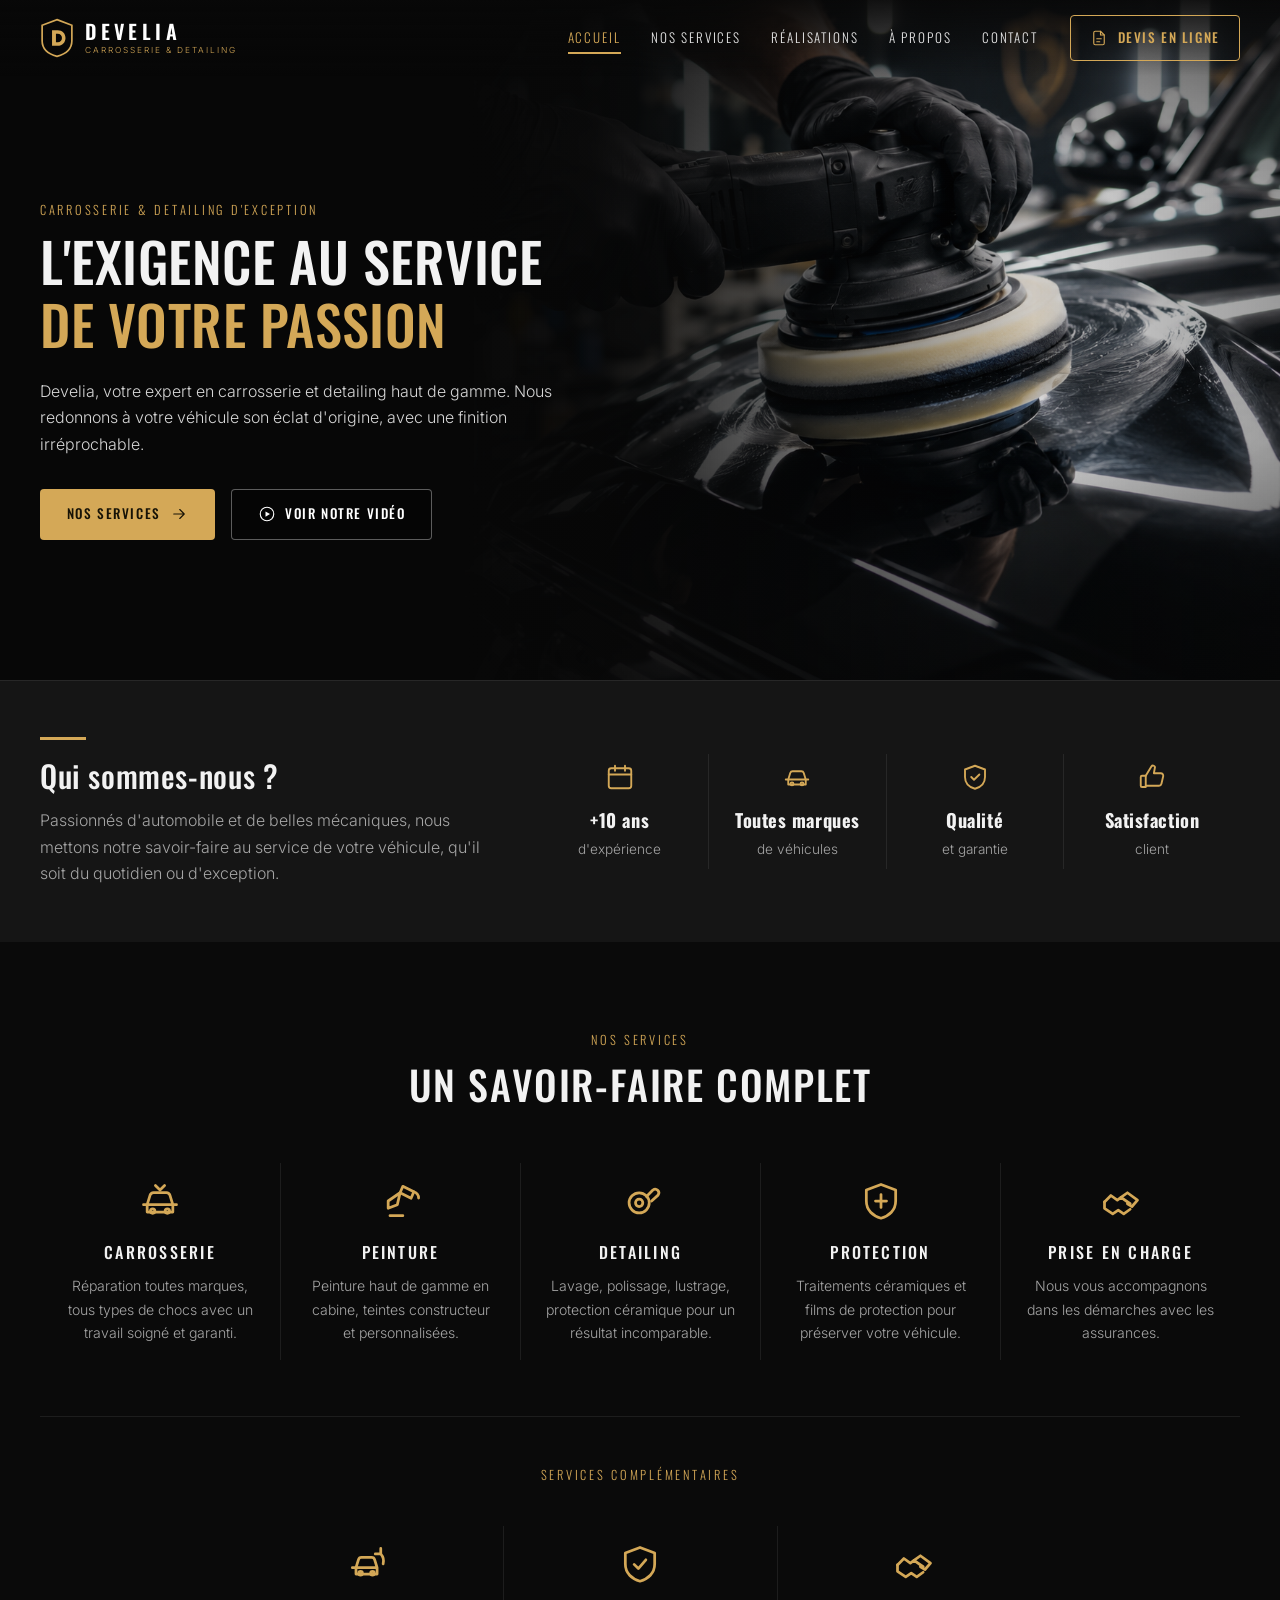
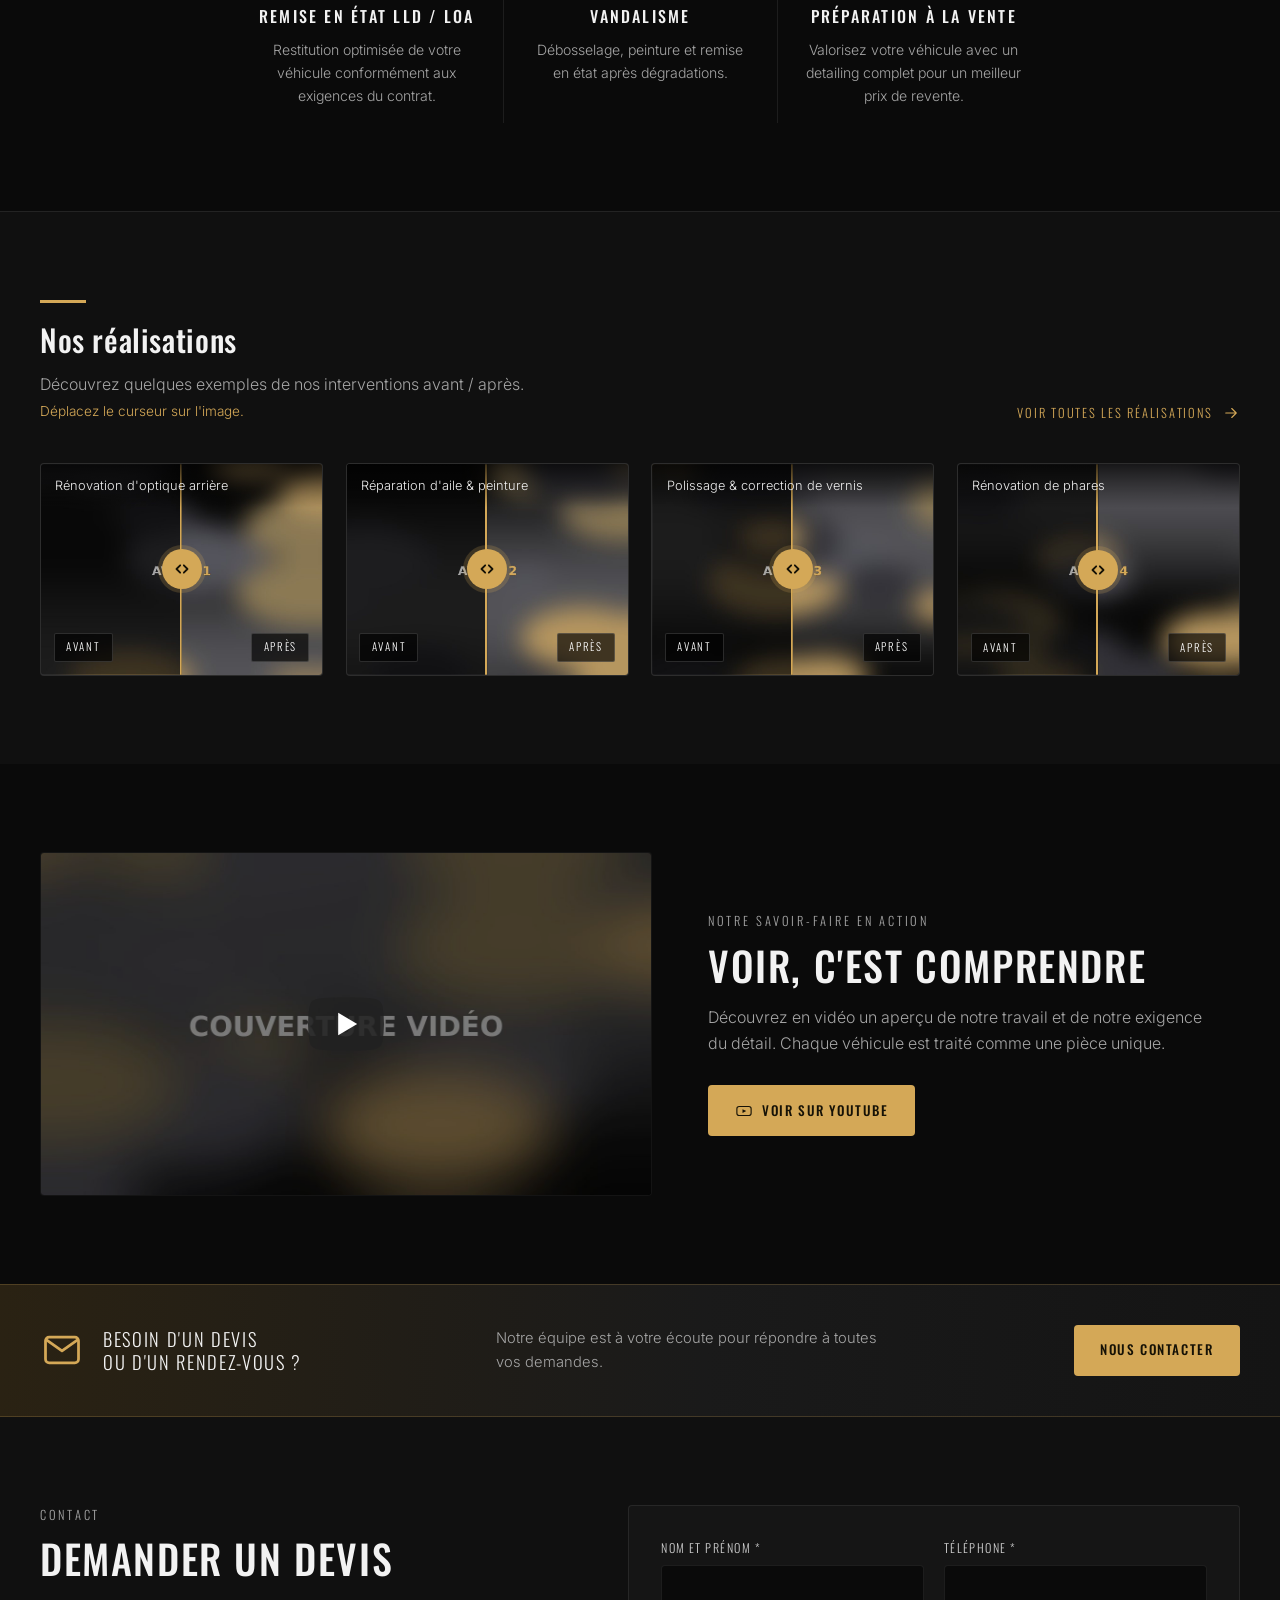
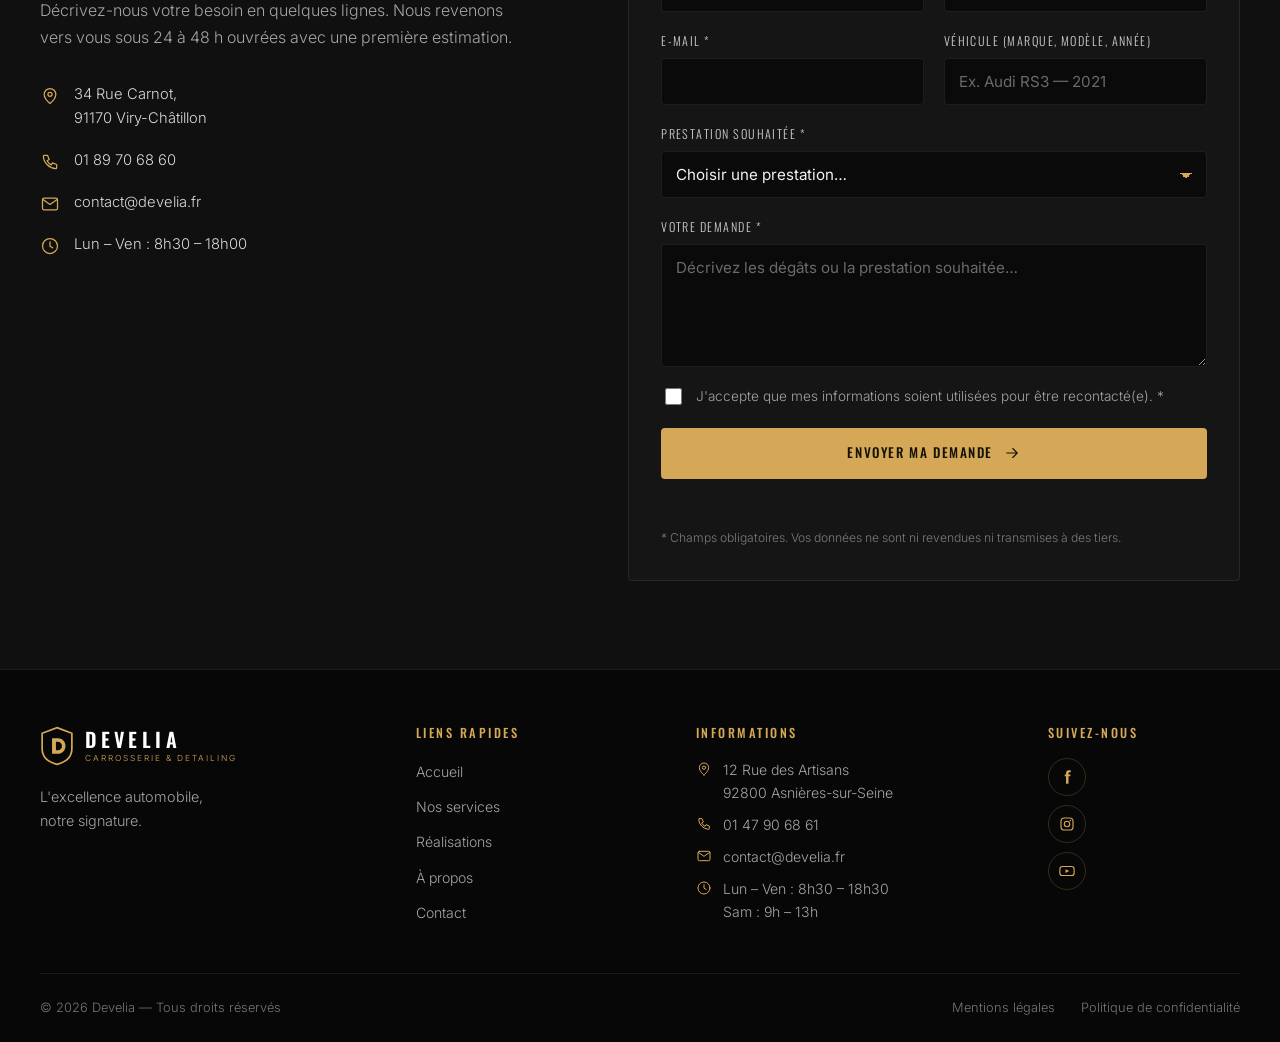
==== commit 0d516c6e: "Update index.html" ====
--- a/index.html
+++ b/index.html
@@ -4,7 +4,7 @@
 <meta charset="utf-8">
 <meta name="viewport" content="width=device-width, initial-scale=1">
 <title>Develia — Carrosserie & Detailing haut de gamme</title>
-<meta name="description" content="Develia, expert en carrosserie et detailing haut de gamme à Asnières-sur-Seine. Réparation toutes marques, peinture en cabine, polissage, protection céramique et prise en charge assurance.">
+<meta name="description" content="Develia, expert en carrosserie et detailing haut de gamme à Viry-Châtillon. Réparation toutes marques, peinture en cabine, polissage, protection céramique et prise en charge assurance.">
 <meta name="theme-color" content="#0A0A0A">
 
 <meta property="og:type" content="website">
@@ -319,11 +319,11 @@
       <ul class="contact__infos">
         <li>
           <svg viewBox="0 0 24 24" class="ico" aria-hidden="true"><path d="M12 21s7-5.6 7-11a7 7 0 1 0-14 0c0 5.4 7 11 7 11Z"/><circle cx="12" cy="10" r="2.5"/></svg>
-          <span>12 Rue des Artisans<br>92800 Asnières-sur-Seine</span>
+          <span>34 Rue Carnot,<br>91170 Viry-Châtillon</span>  
         </li>
         <li>
           <svg viewBox="0 0 24 24" class="ico" aria-hidden="true"><path d="M5 4h4l2 5-2.5 1.5a12 12 0 0 0 5 5L15 13l5 2v4a1 1 0 0 1-1.1 1A16 16 0 0 1 4 5.1 1 1 0 0 1 5 4Z"/></svg>
-          <a href="tel:+33147906861">01 47 90 68 61</a>
+          <a href="tel:+33189706860">01 89 70 68 60</a>
         </li>
         <li>
           <svg viewBox="0 0 24 24" class="ico" aria-hidden="true"><rect x="3" y="5" width="18" height="14" rx="2"/><path d="m3.5 6.5 8.5 6 8.5-6"/></svg>
@@ -331,7 +331,7 @@
         </li>
         <li>
           <svg viewBox="0 0 24 24" class="ico" aria-hidden="true"><circle cx="12" cy="12" r="9"/><path d="M12 7v5.2l3.2 2"/></svg>
-          <span>Lun – Ven : 8h30 – 18h30<br>Sam : 9h – 13h</span>
+          <span>Lun – Ven : 8h30 – 18h00</span>
         </li>
       </ul>
     </div>
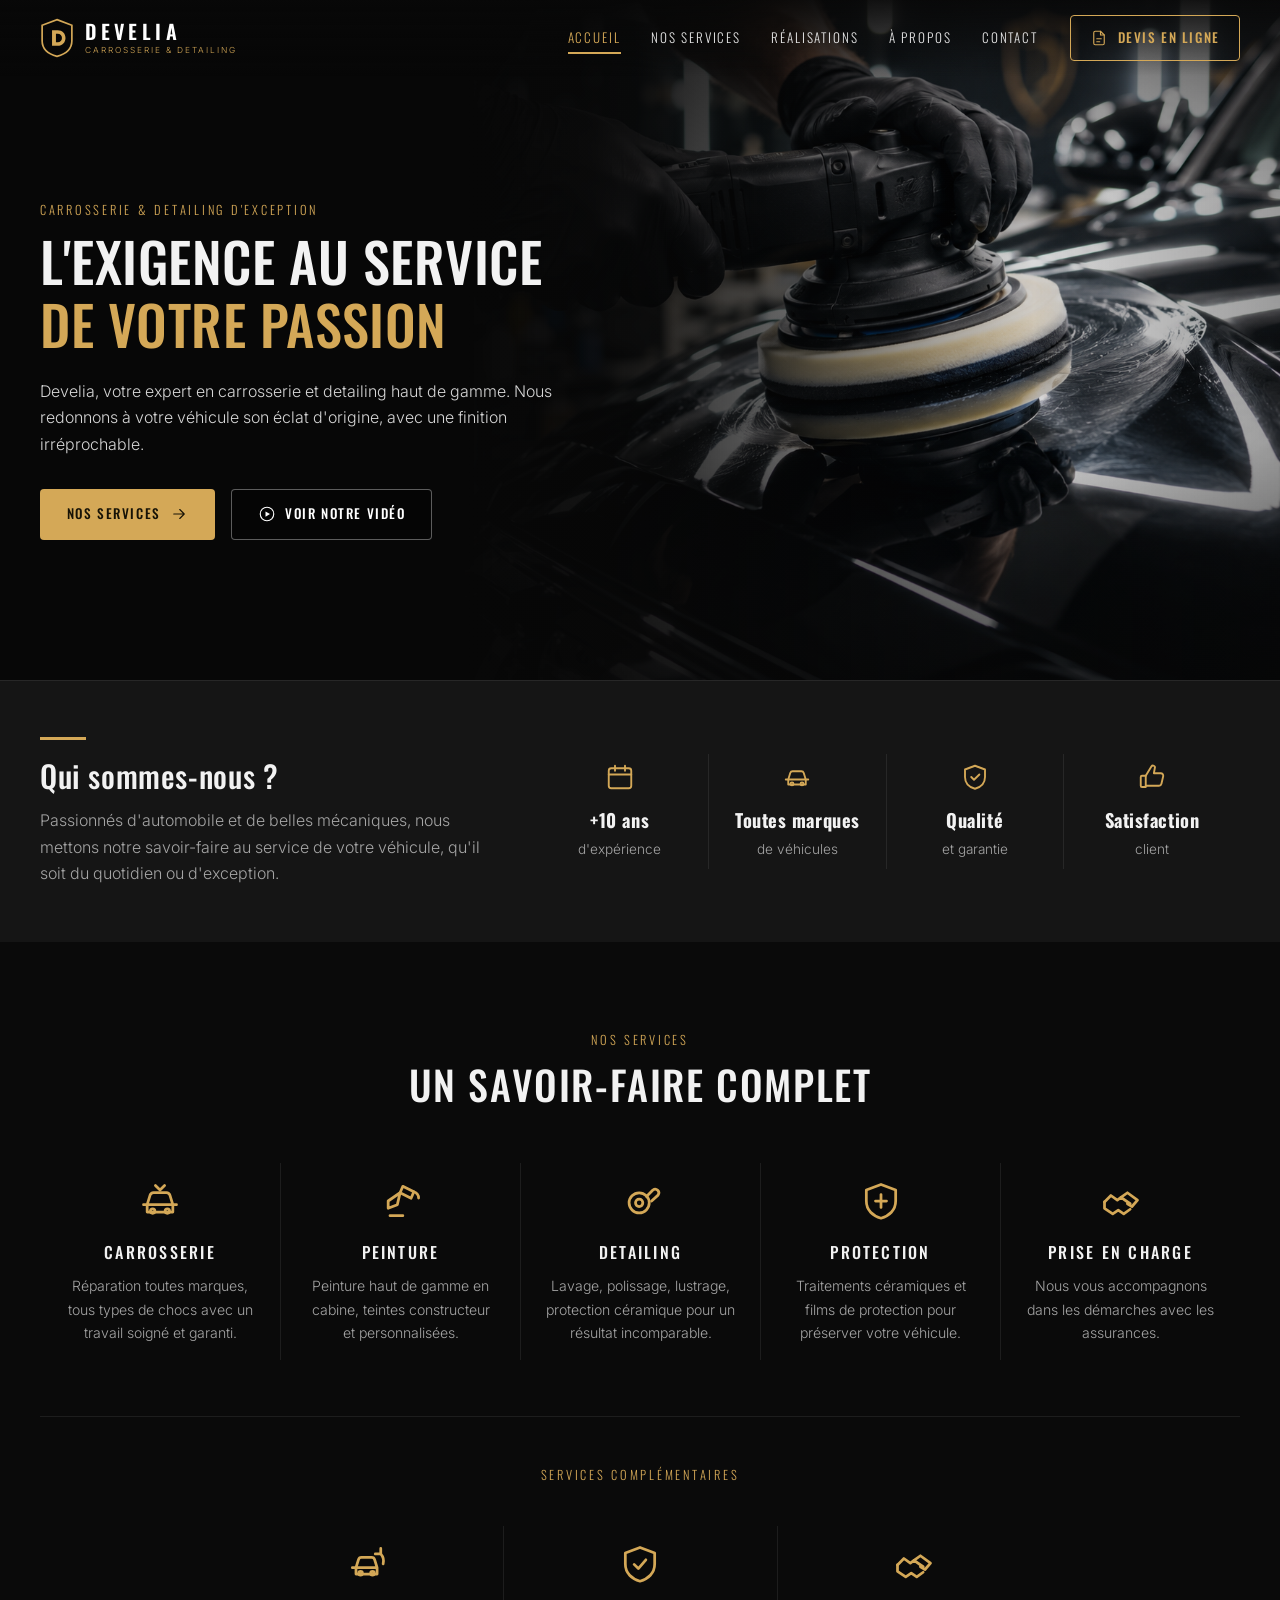
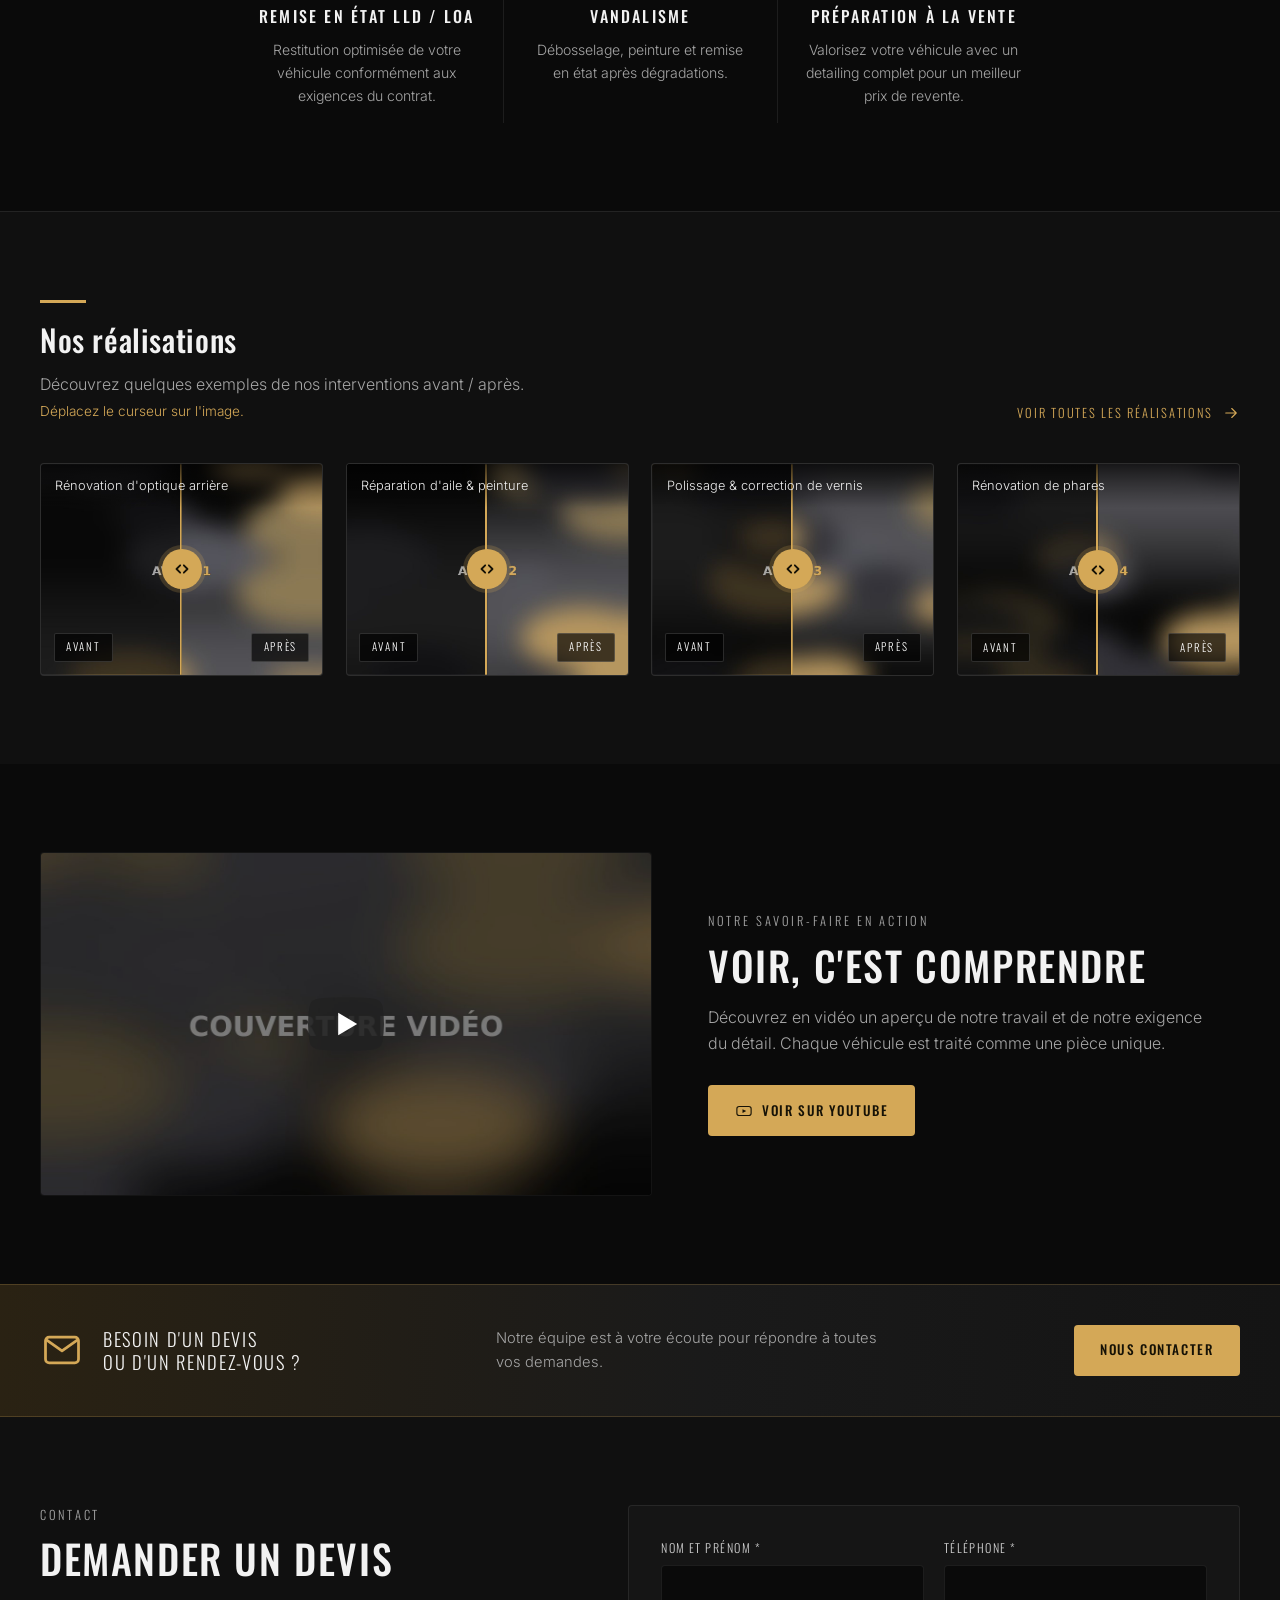
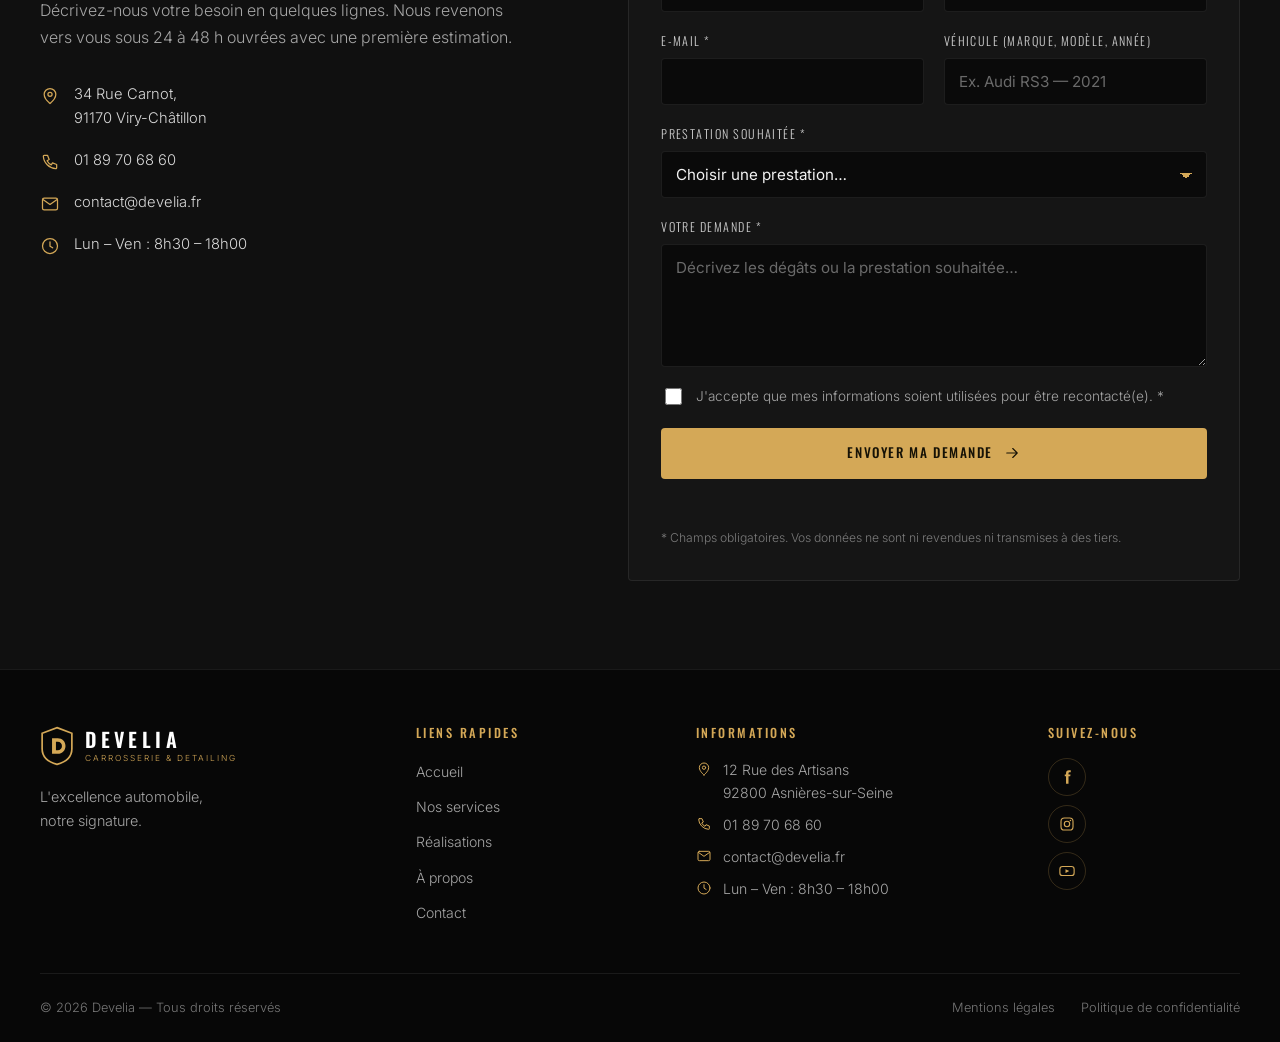
==== commit cee8a19b: "Update index.html" ====
--- a/index.html
+++ b/index.html
@@ -438,7 +438,7 @@
         </li>
         <li>
           <svg viewBox="0 0 24 24" class="ico" aria-hidden="true"><path d="M5 4h4l2 5-2.5 1.5a12 12 0 0 0 5 5L15 13l5 2v4a1 1 0 0 1-1.1 1A16 16 0 0 1 4 5.1 1 1 0 0 1 5 4Z"/></svg>
-          <a href="tel:+33147906861">01 47 90 68 61</a>
+          <a href="tel:+33189706860">01 89 70 68 60</a>
         </li>
         <li>
           <svg viewBox="0 0 24 24" class="ico" aria-hidden="true"><rect x="3" y="5" width="18" height="14" rx="2"/><path d="m3.5 6.5 8.5 6 8.5-6"/></svg>
@@ -446,7 +446,7 @@
         </li>
         <li>
           <svg viewBox="0 0 24 24" class="ico" aria-hidden="true"><circle cx="12" cy="12" r="9"/><path d="M12 7v5.2l3.2 2"/></svg>
-          <span>Lun – Ven : 8h30 – 18h30<br>Sam : 9h – 13h</span>
+          <span>Lun – Ven : 8h30 – 18h00</span>
         </li>
       </ul>
     </div>
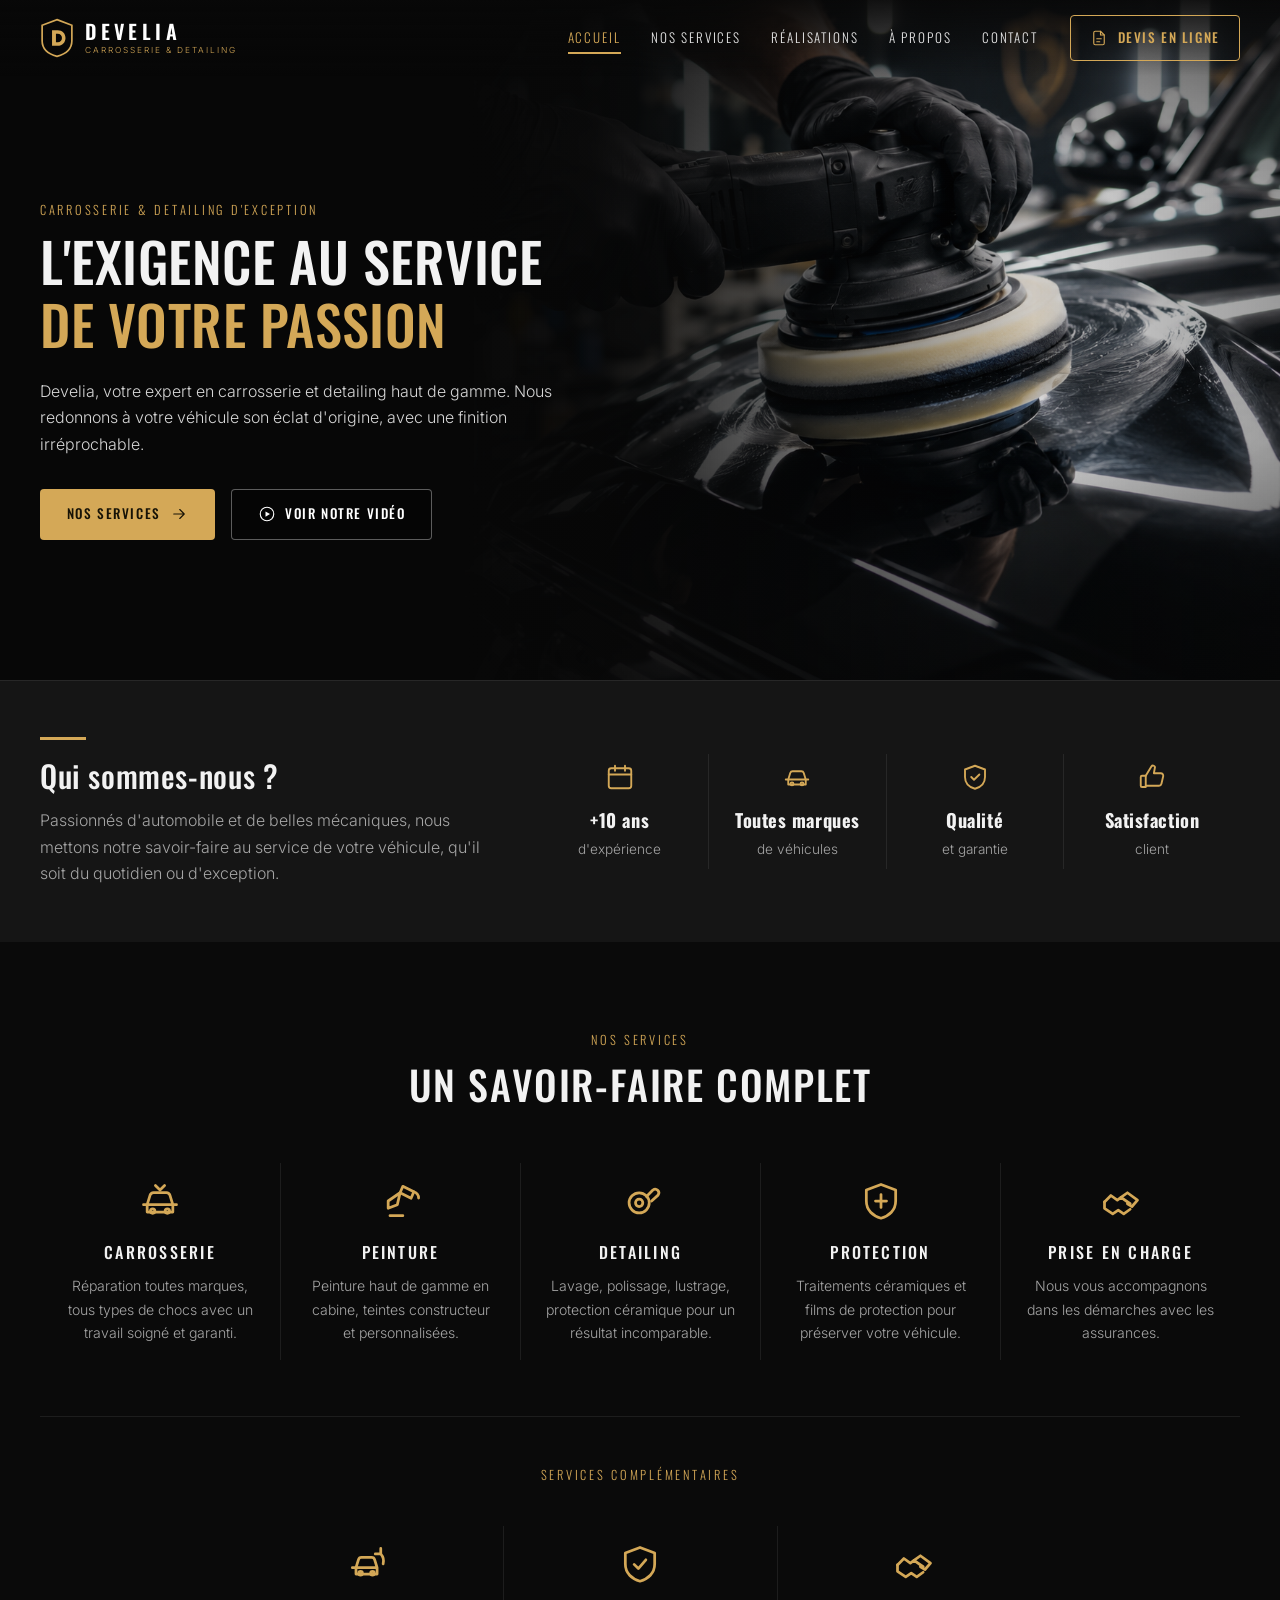
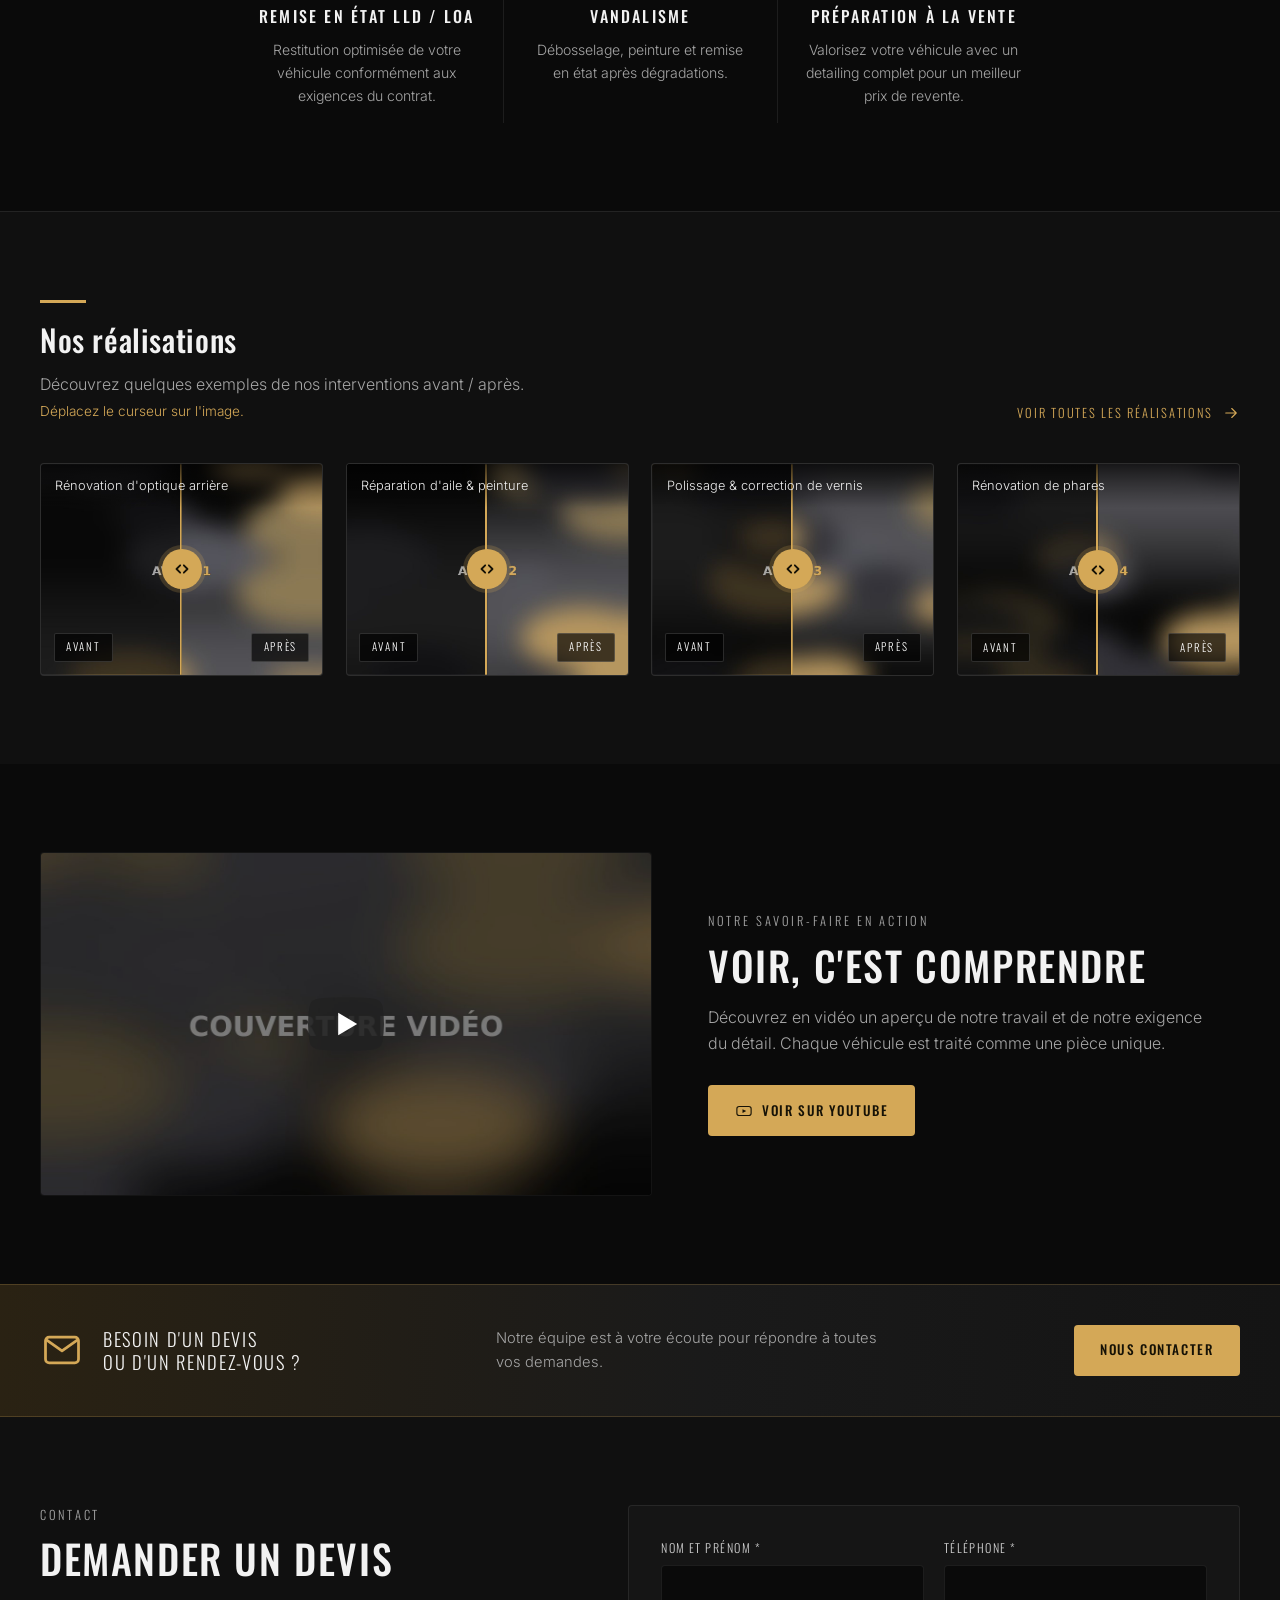
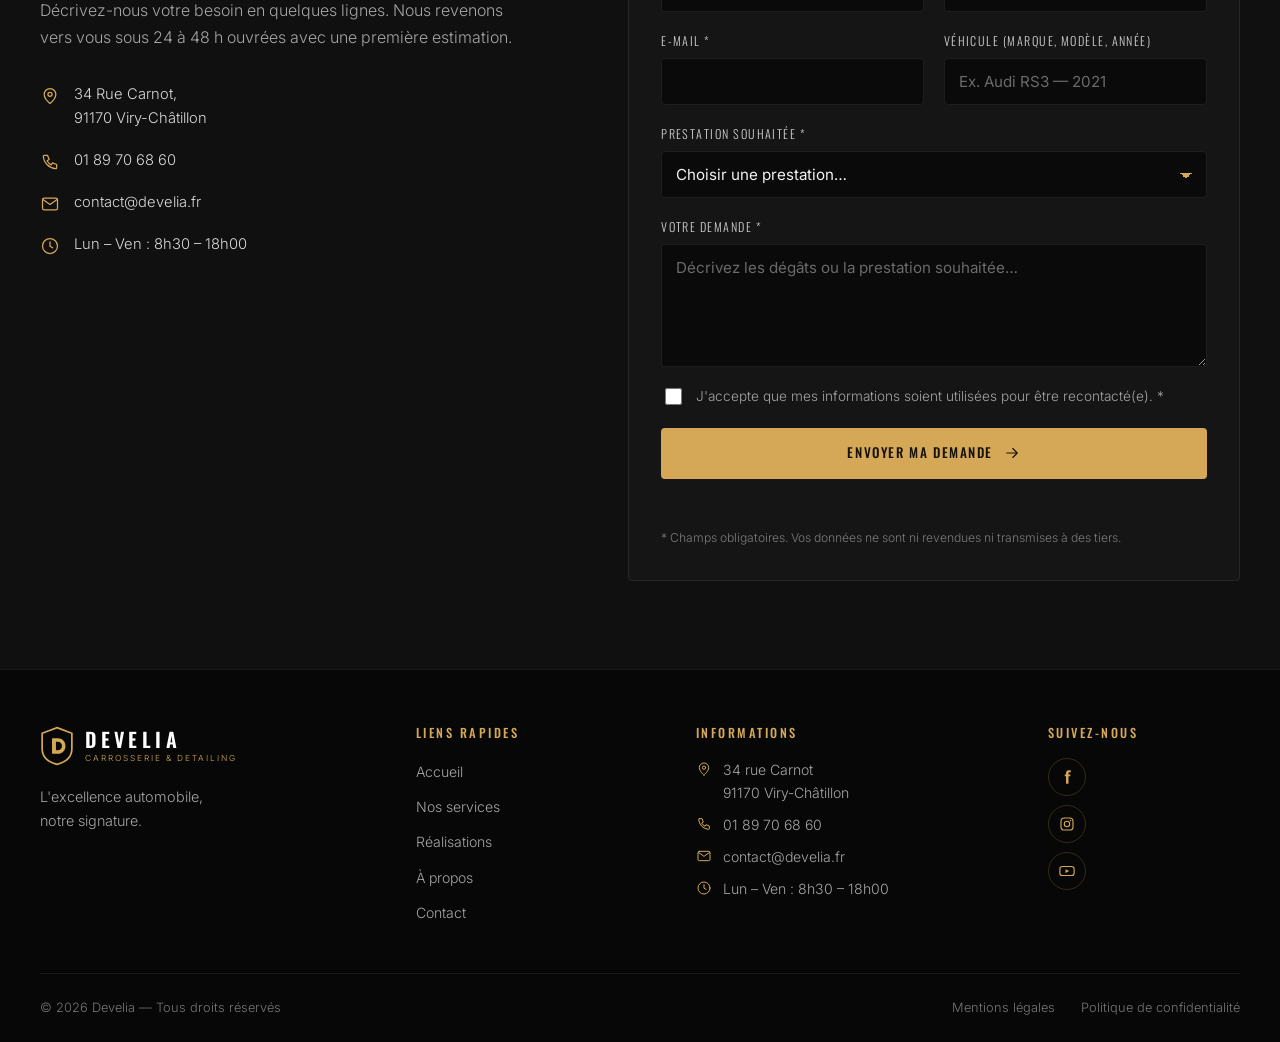
==== commit 295eeba7: "Update index.html" ====
--- a/index.html
+++ b/index.html
@@ -434,7 +434,7 @@
       <ul class="footer__infos">
         <li>
           <svg viewBox="0 0 24 24" class="ico" aria-hidden="true"><path d="M12 21s7-5.6 7-11a7 7 0 1 0-14 0c0 5.4 7 11 7 11Z"/><circle cx="12" cy="10" r="2.5"/></svg>
-          <span>12 Rue des Artisans<br>92800 Asnières-sur-Seine</span>
+          <span>34 rue Carnot<br>91170 Viry-Châtillon</span>
         </li>
         <li>
           <svg viewBox="0 0 24 24" class="ico" aria-hidden="true"><path d="M5 4h4l2 5-2.5 1.5a12 12 0 0 0 5 5L15 13l5 2v4a1 1 0 0 1-1.1 1A16 16 0 0 1 4 5.1 1 1 0 0 1 5 4Z"/></svg>
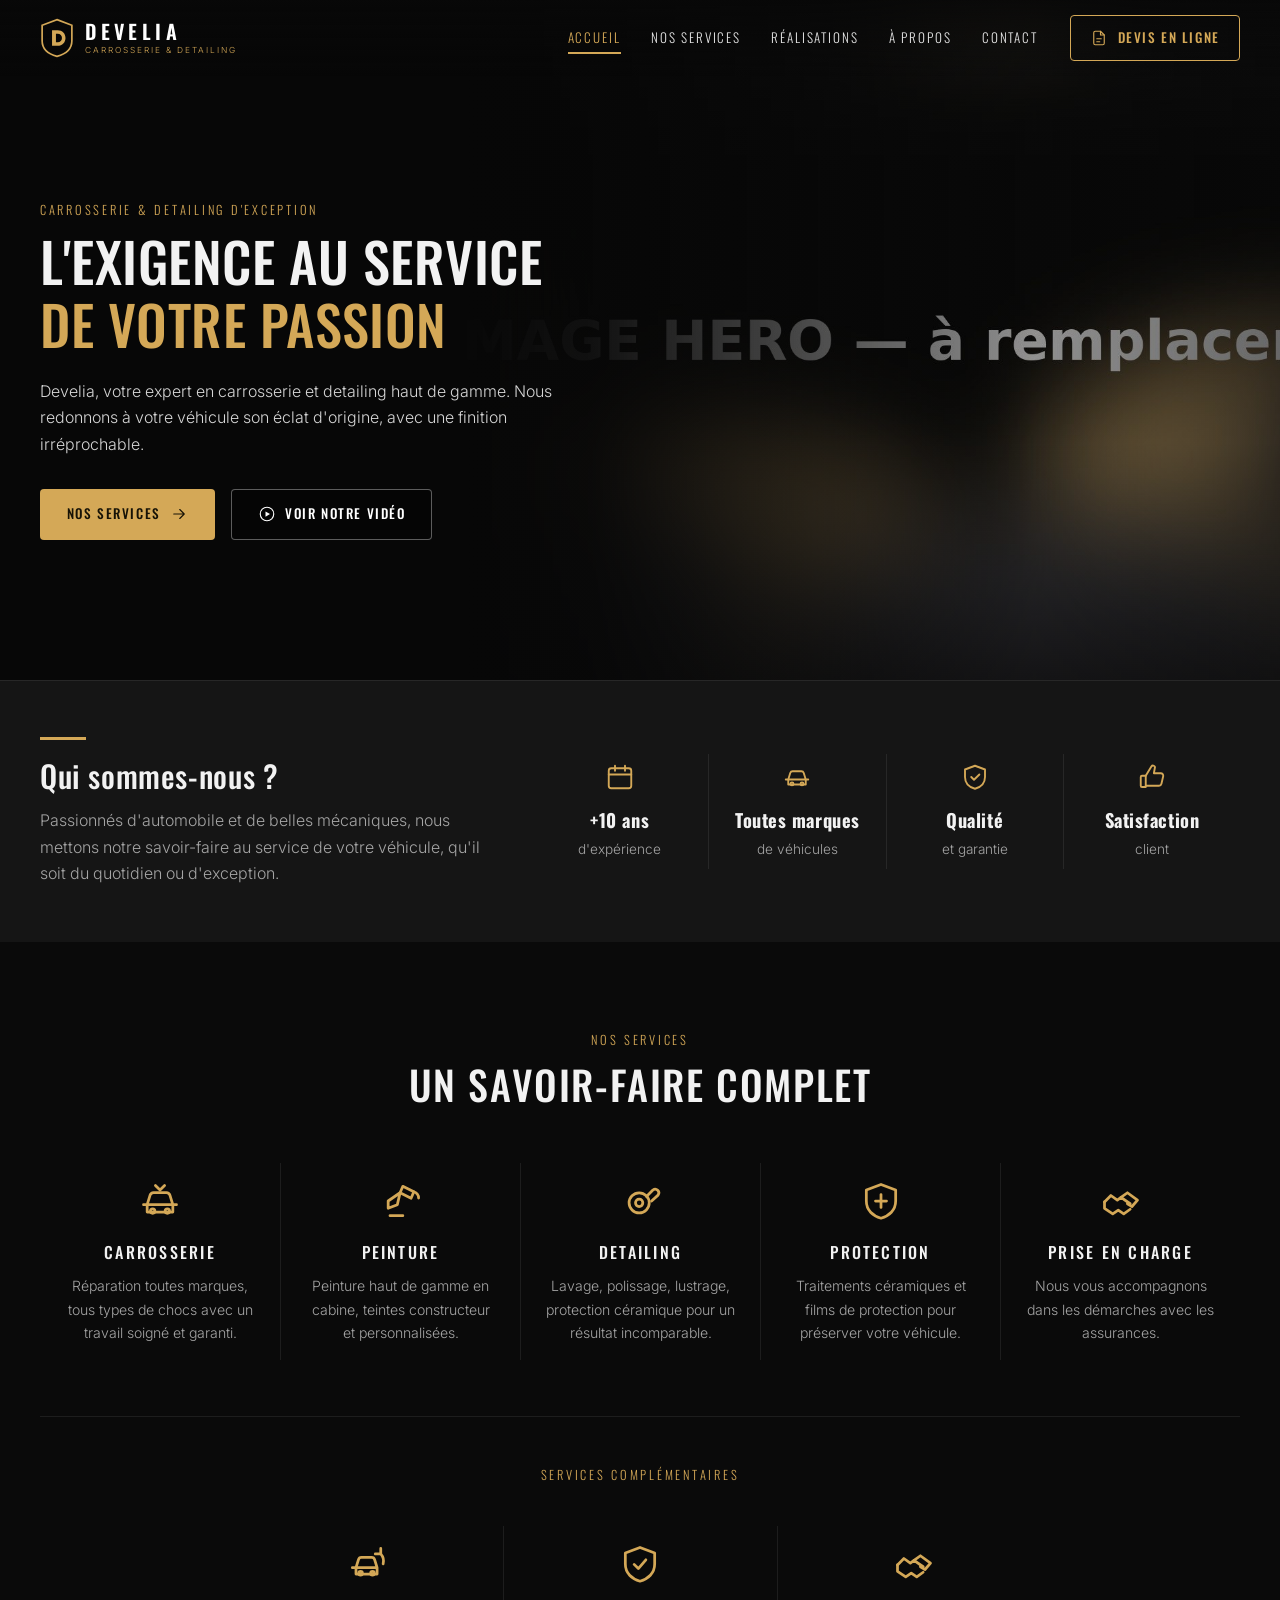
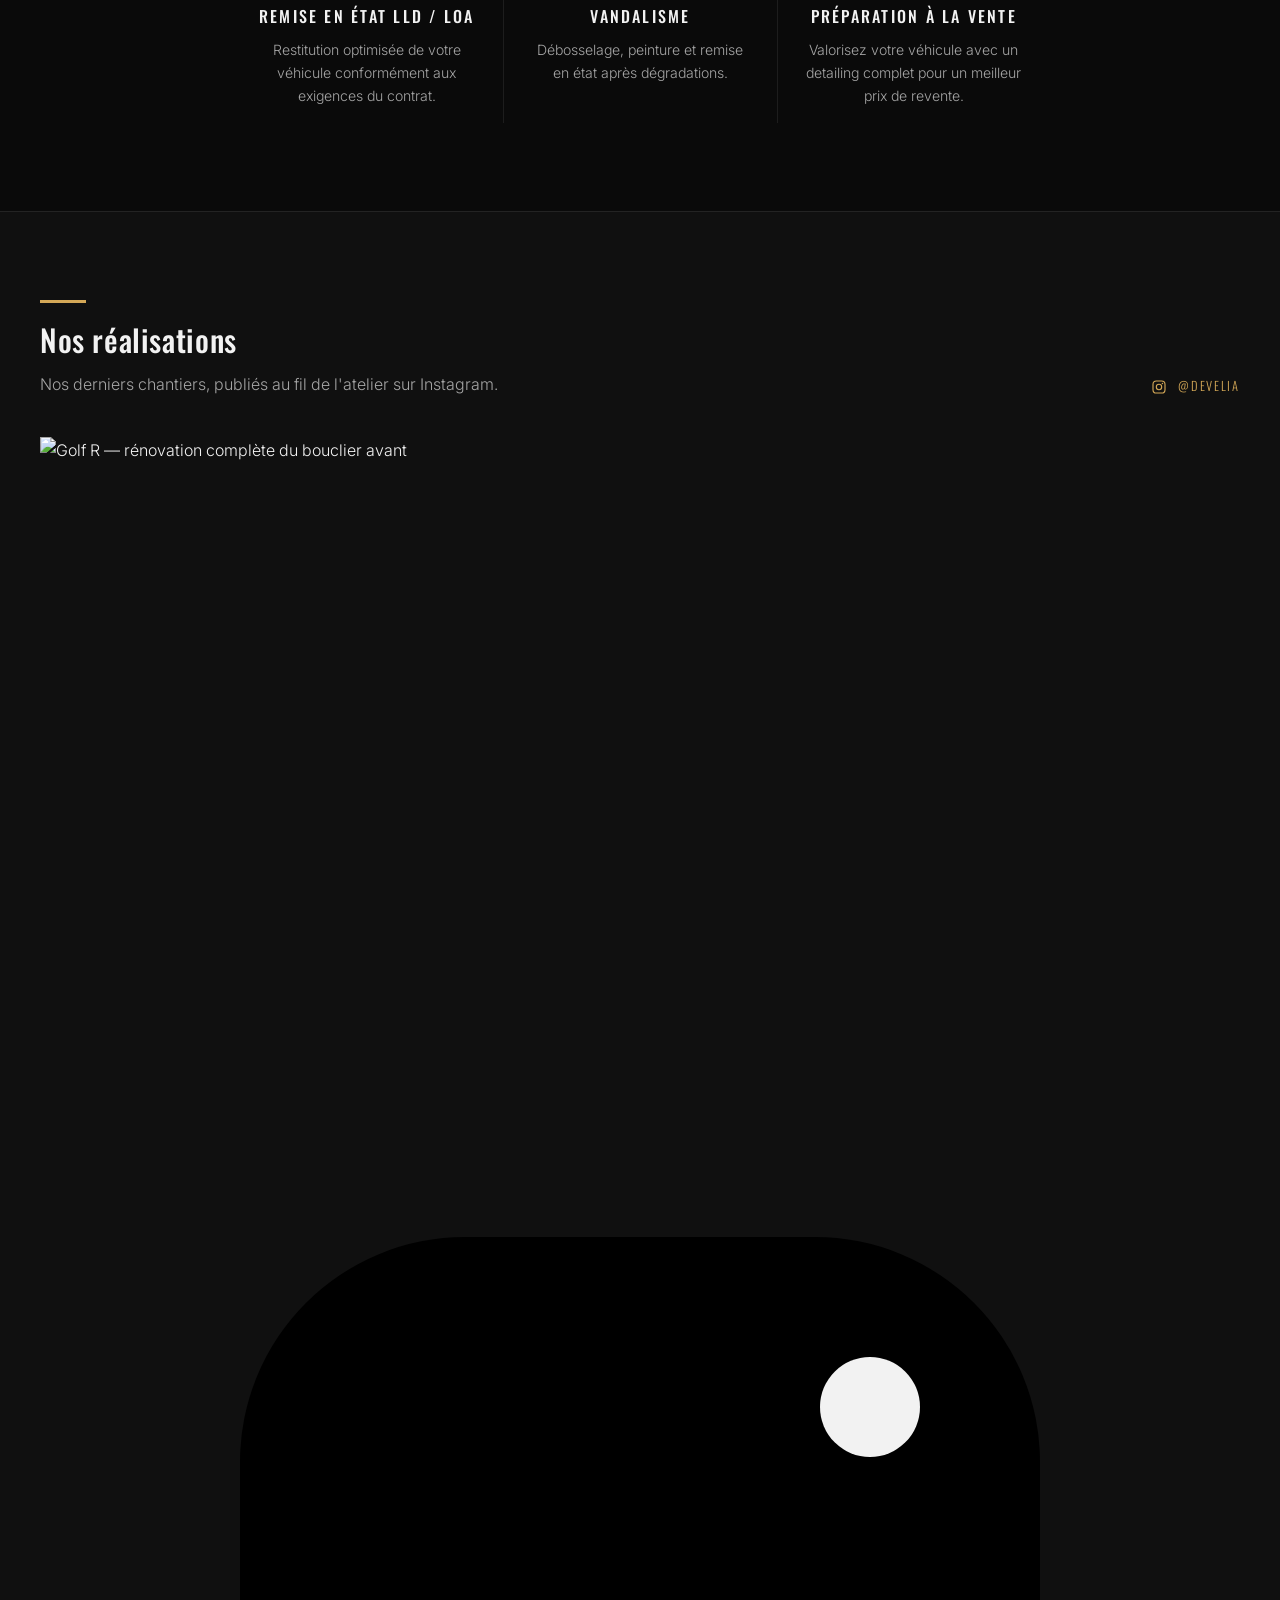
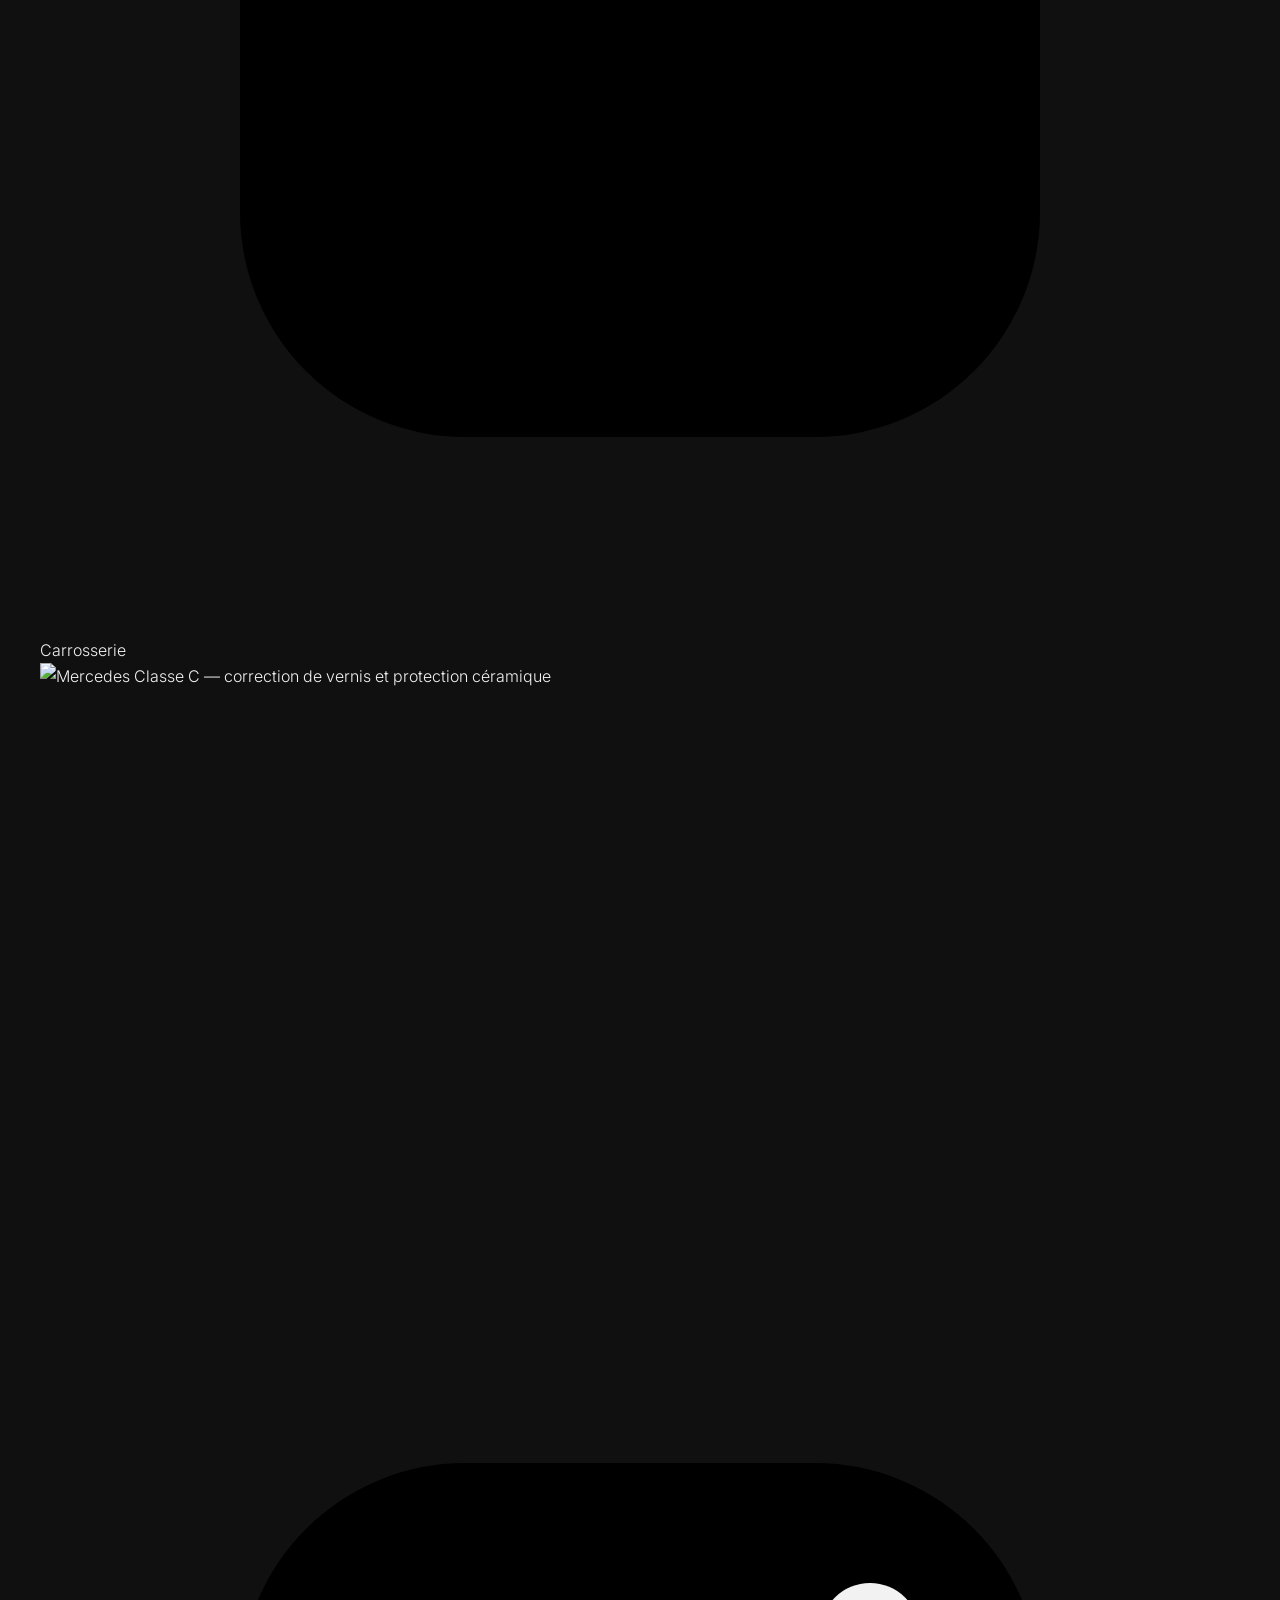
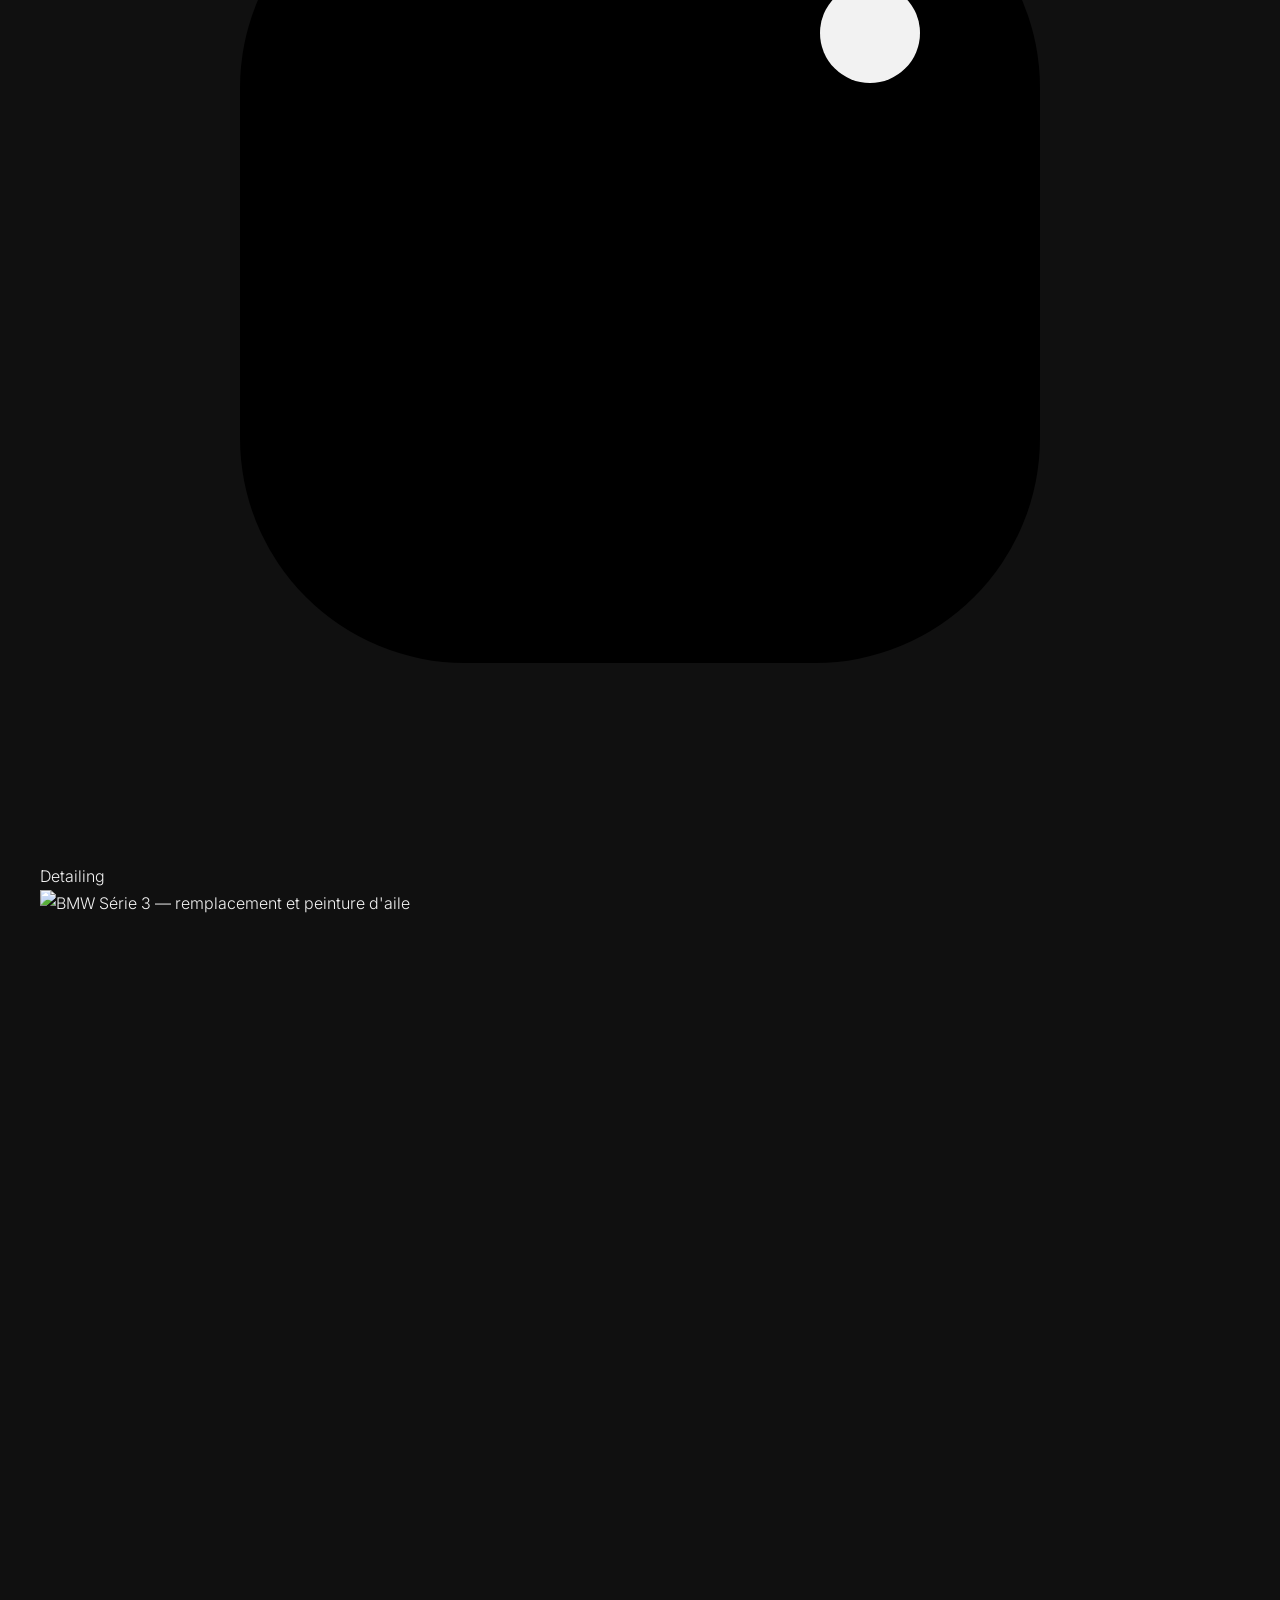
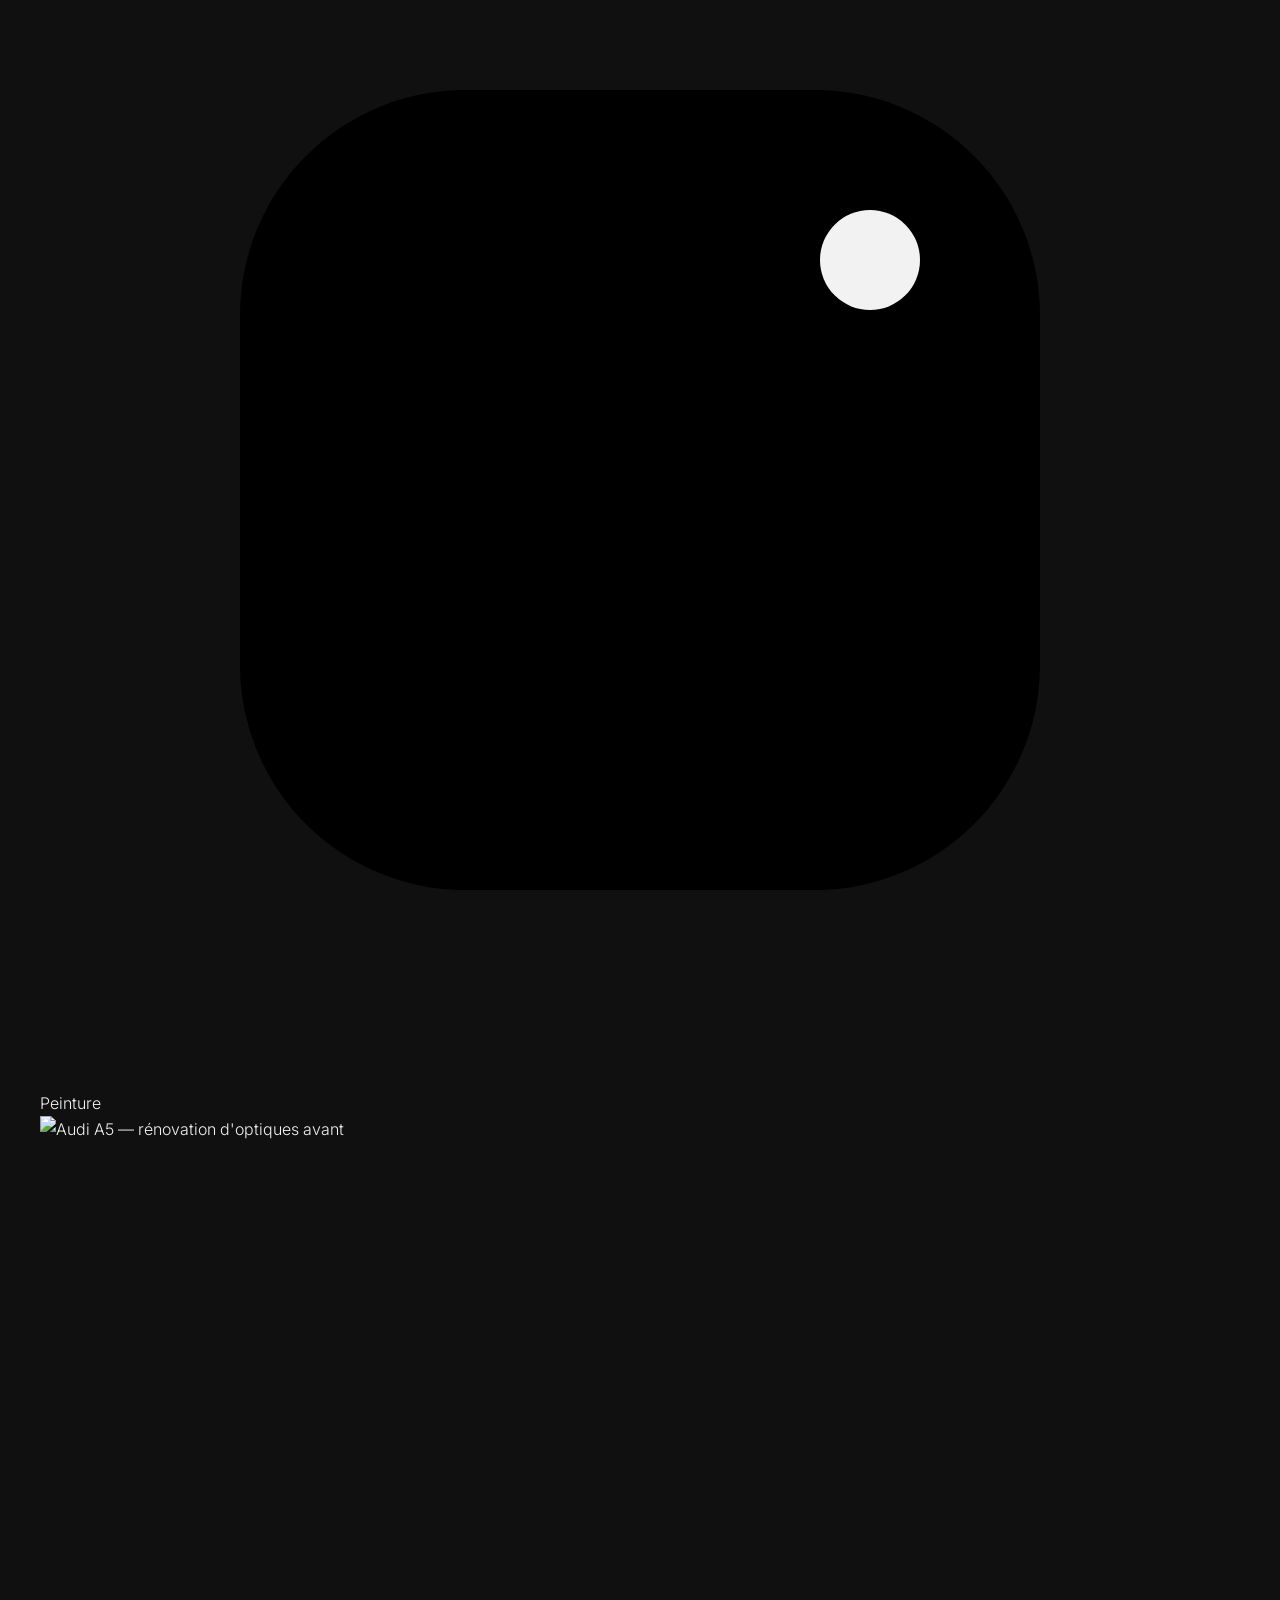
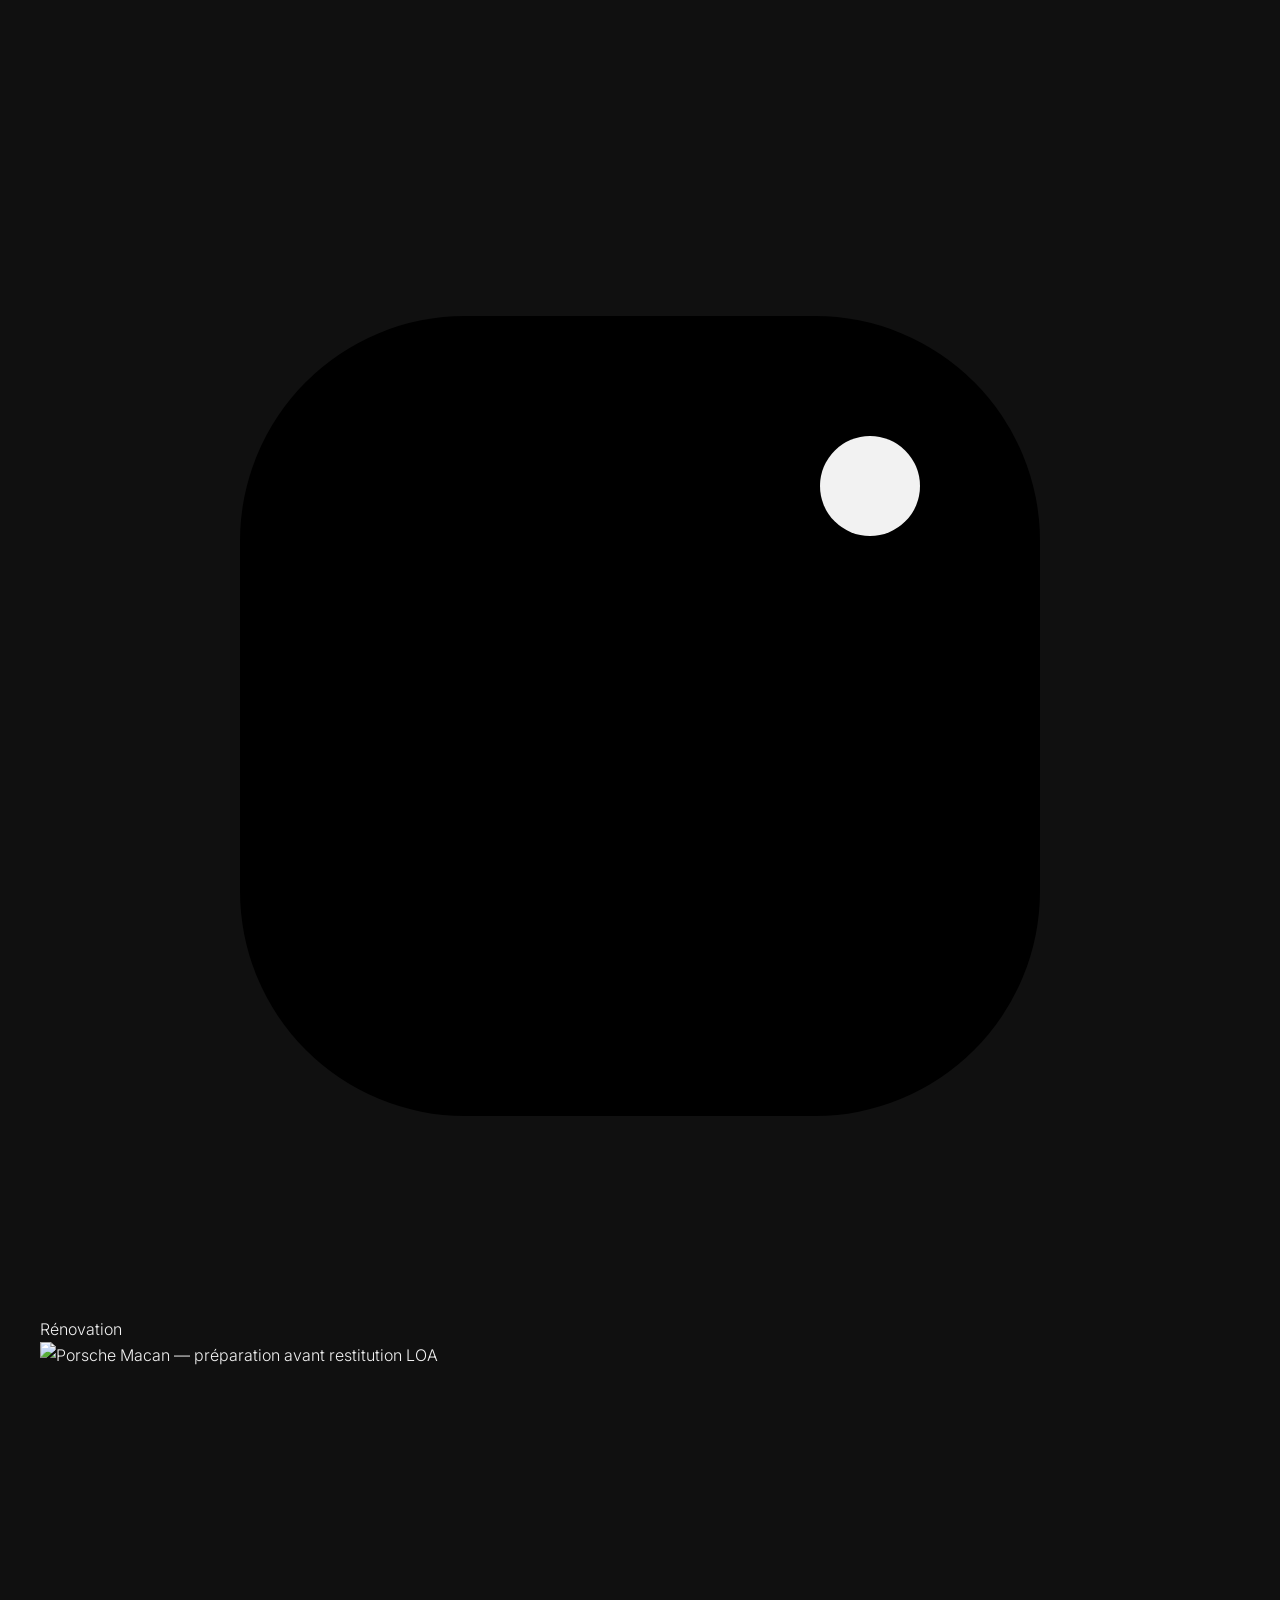
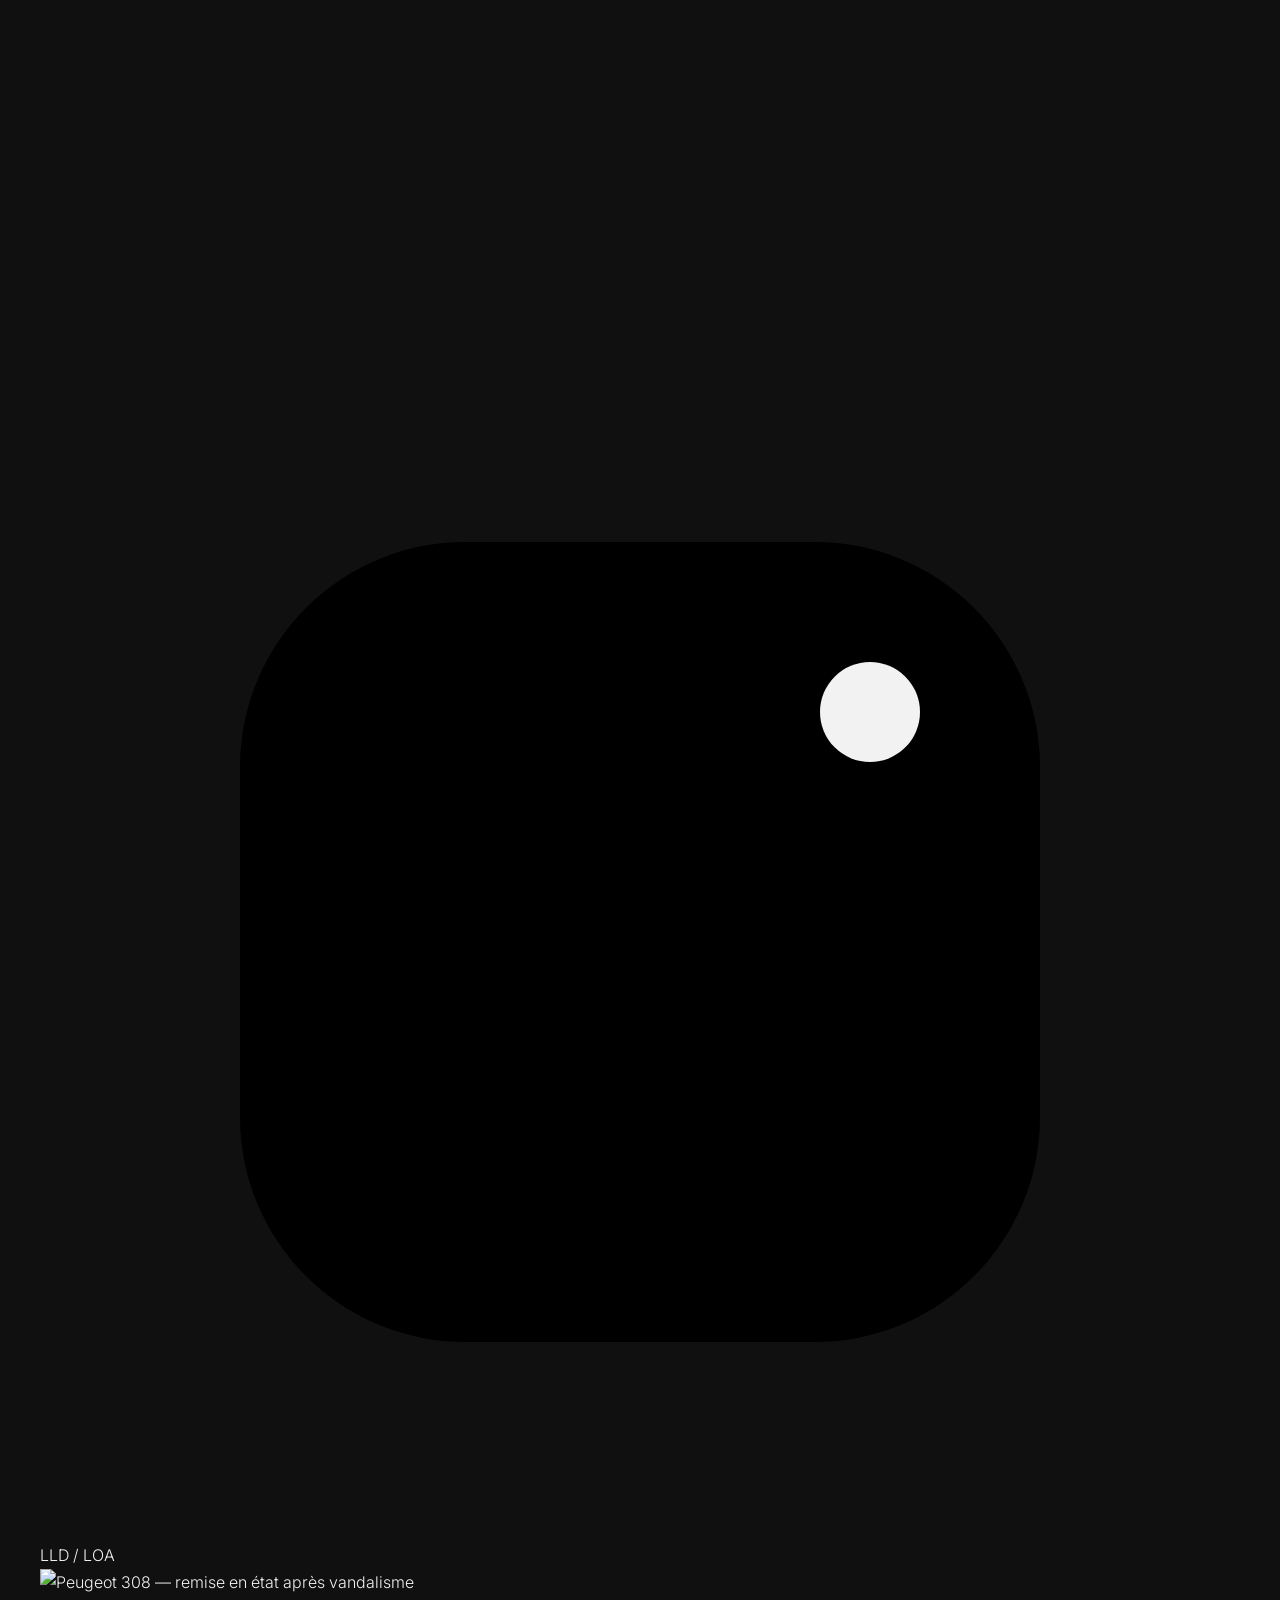
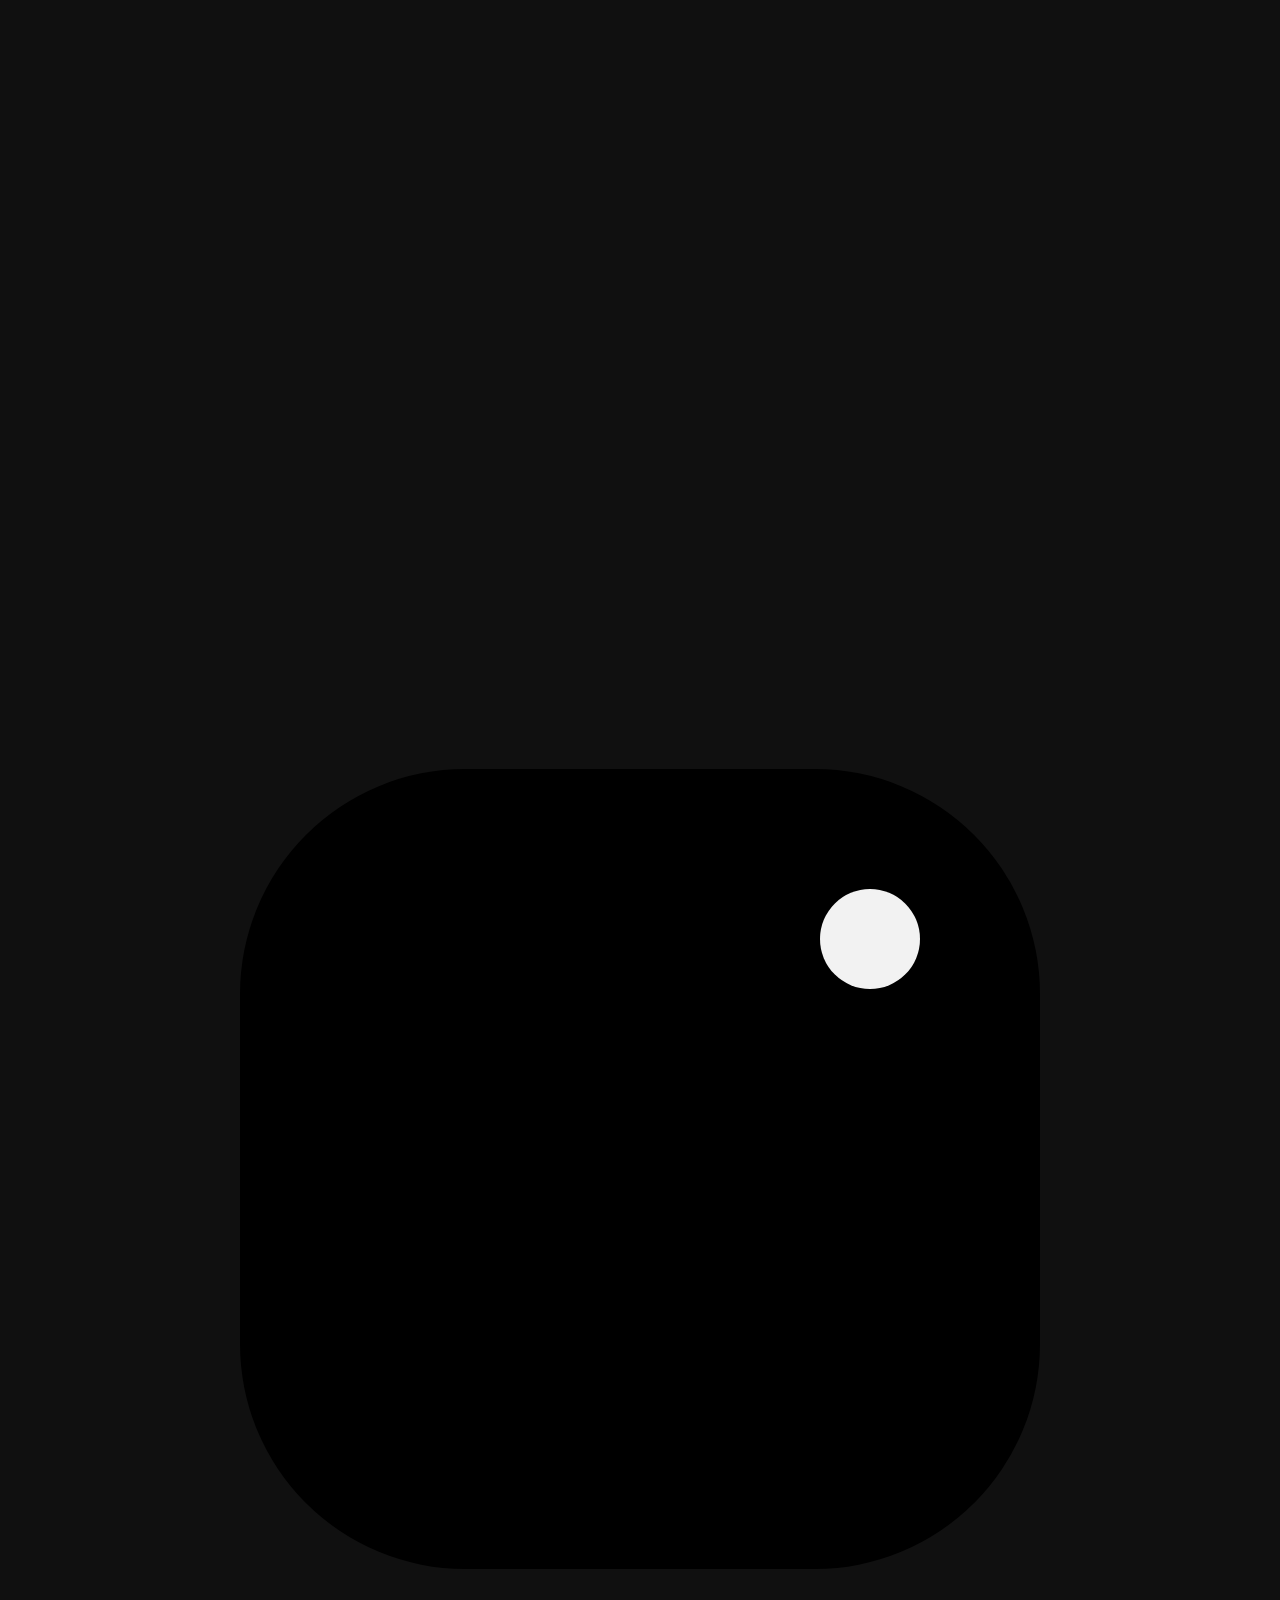
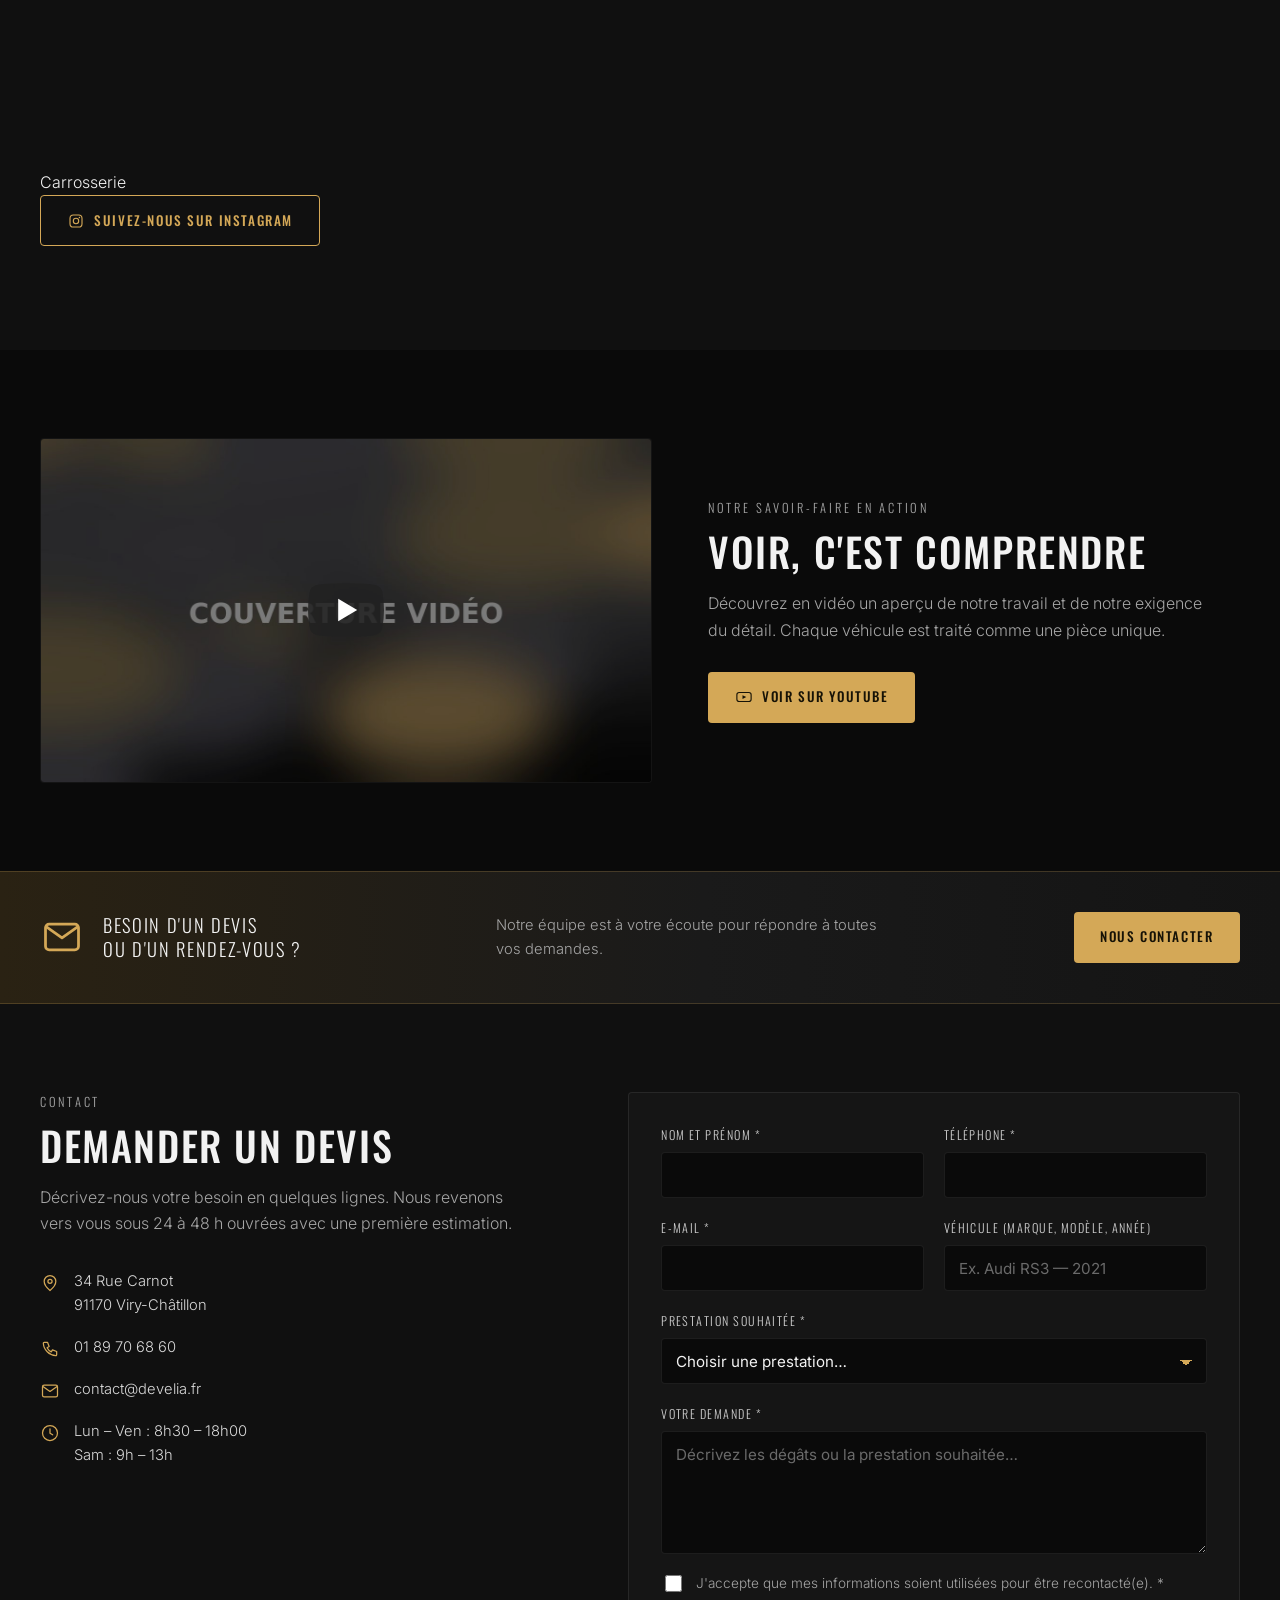
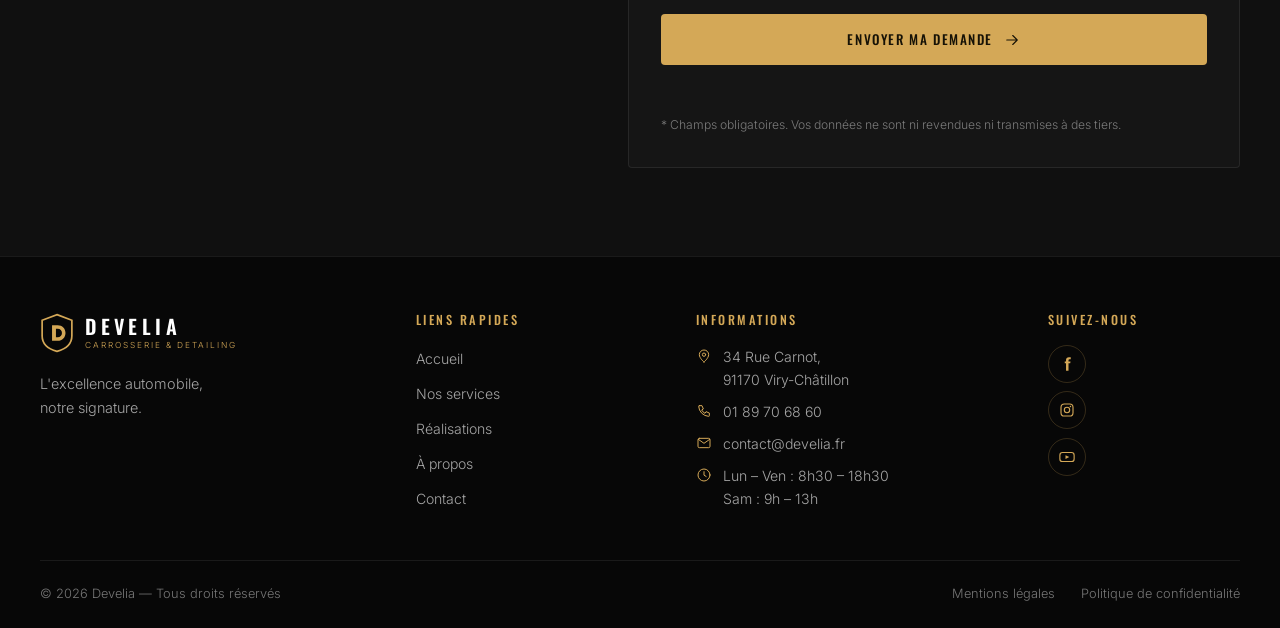
==== commit 3012a438: "Update index.html v2" ====
--- a/index.html
+++ b/index.html
@@ -62,7 +62,7 @@
 <!-- ============ HERO ============ -->
 <section class="hero" id="accueil">
   <div class="hero__media" aria-hidden="true">
-    <img src="img/hero-polissage.png" alt="" loading="eager" onerror="this.style.display='none'">
+    <img src="img/hero-polissage.jpg" alt="" loading="eager" onerror="this.style.display='none'">
   </div>
   <div class="container hero__inner">
     <p class="eyebrow">Carrosserie &amp; Detailing d'exception</p>
@@ -184,82 +184,107 @@
   </div>
 </section>
 
-<!-- ============ RÉALISATIONS ============ -->
+<!-- ============ RÉALISATIONS (flux Instagram) ============ -->
 <section class="works section" id="realisations">
   <div class="container">
     <div class="works__head reveal">
       <div>
         <h2 class="title-rule">Nos réalisations</h2>
-        <p>Découvrez quelques exemples de nos interventions avant / après.<br>
-          <span class="works__hint">Déplacez le curseur sur l'image.</span></p>
+        <p>Nos derniers chantiers, publiés au fil de l'atelier sur Instagram.</p>
       </div>
-      <a class="link-arrow" href="#devis">Voir toutes les réalisations
-        <svg viewBox="0 0 24 24" class="ico" aria-hidden="true"><path d="M5 12h14M13 6l6 6-6 6"/></svg>
-      </a>
-    </div>
-
-    <ul class="works__grid">
+      <a class="link-arrow" href="https://www.instagram.com/develia" target="_blank" rel="noopener">
+        <svg viewBox="0 0 24 24" class="ico" aria-hidden="true"><rect x="4" y="4" width="16" height="16" rx="4.5"/><circle cx="12" cy="12" r="3.6"/><circle cx="16.6" cy="7.4" r="1" fill="currentColor" stroke="none"/></svg>
+        @develia
+      </a>
+    </div>
+
+    <ul class="insta__grid">
       <li class="reveal">
-        <figure class="ba" data-ba>
-          <img class="ba__img ba__img--after" src="img/apres-1.jpg" alt="Optique arrière après rénovation" loading="lazy">
-          <div class="ba__before" data-ba-before>
-            <img class="ba__img" src="img/avant-1.jpg" alt="Optique arrière rayée avant intervention" loading="lazy">
-          </div>
-          <span class="ba__tag ba__tag--left">Avant</span>
-          <span class="ba__tag ba__tag--right">Après</span>
-          <button class="ba__handle" type="button" data-ba-handle role="slider"
-                  aria-label="Comparer avant et après" aria-valuemin="0" aria-valuemax="100" aria-valuenow="50">
-            <svg viewBox="0 0 24 24" aria-hidden="true"><path d="m10 8-4 4 4 4M14 8l4 4-4 4"/></svg>
-          </button>
-          <figcaption class="ba__caption">Rénovation d'optique arrière</figcaption>
-        </figure>
+        <a class="insta" href="https://www.instagram.com/p/DVS1orviHun/?img_index=2" target="_blank" rel="noopener"
+           aria-label="Golf R — rénovation complète du bouclier avant — voir la publication sur Instagram">
+          <img src="img/instagram/insta1.jpg" alt="Golf R — rénovation complète du bouclier avant" loading="lazy" width="600" height="600">
+          <span class="insta__overlay">
+            <svg viewBox="0 0 24 24" class="insta__ico" aria-hidden="true">
+              <rect x="4" y="4" width="16" height="16" rx="4.5"/><circle cx="12" cy="12" r="3.6"/>
+              <circle cx="16.6" cy="7.4" r="1" fill="currentColor" stroke="none"/>
+            </svg>
+            <span class="insta__tag">Carrosserie</span>
+          </span>
+        </a>
       </li>
       <li class="reveal">
-        <figure class="ba" data-ba>
-          <img class="ba__img ba__img--after" src="img/apres-2.jpg" alt="Aile avant après réparation et peinture" loading="lazy">
-          <div class="ba__before" data-ba-before>
-            <img class="ba__img" src="img/avant-2.jpg" alt="Aile avant endommagée avant réparation" loading="lazy">
-          </div>
-          <span class="ba__tag ba__tag--left">Avant</span>
-          <span class="ba__tag ba__tag--right">Après</span>
-          <button class="ba__handle" type="button" data-ba-handle role="slider"
-                  aria-label="Comparer avant et après" aria-valuemin="0" aria-valuemax="100" aria-valuenow="50">
-            <svg viewBox="0 0 24 24" aria-hidden="true"><path d="m10 8-4 4 4 4M14 8l4 4-4 4"/></svg>
-          </button>
-          <figcaption class="ba__caption">Réparation d'aile &amp; peinture</figcaption>
-        </figure>
+        <a class="insta" href="https://www.instagram.com/p/DN39FjcCNsc/" target="_blank" rel="noopener"
+           aria-label="Mercedes Classe C — correction de vernis et protection céramique — voir la publication sur Instagram">
+          <img src="img/instagram/insta2.jpg" alt="Mercedes Classe C — correction de vernis et protection céramique" loading="lazy" width="600" height="600">
+          <span class="insta__overlay">
+            <svg viewBox="0 0 24 24" class="insta__ico" aria-hidden="true">
+              <rect x="4" y="4" width="16" height="16" rx="4.5"/><circle cx="12" cy="12" r="3.6"/>
+              <circle cx="16.6" cy="7.4" r="1" fill="currentColor" stroke="none"/>
+            </svg>
+            <span class="insta__tag">Detailing</span>
+          </span>
+        </a>
       </li>
       <li class="reveal">
-        <figure class="ba" data-ba>
-          <img class="ba__img ba__img--after" src="img/apres-3.jpg" alt="Capot après polissage" loading="lazy">
-          <div class="ba__before" data-ba-before>
-            <img class="ba__img" src="img/avant-3.jpg" alt="Capot micro-rayé avant polissage" loading="lazy">
-          </div>
-          <span class="ba__tag ba__tag--left">Avant</span>
-          <span class="ba__tag ba__tag--right">Après</span>
-          <button class="ba__handle" type="button" data-ba-handle role="slider"
-                  aria-label="Comparer avant et après" aria-valuemin="0" aria-valuemax="100" aria-valuenow="50">
-            <svg viewBox="0 0 24 24" aria-hidden="true"><path d="m10 8-4 4 4 4M14 8l4 4-4 4"/></svg>
-          </button>
-          <figcaption class="ba__caption">Polissage &amp; correction de vernis</figcaption>
-        </figure>
+        <a class="insta" href="https://www.instagram.com/p/DJiwvpdsN4x/" target="_blank" rel="noopener"
+           aria-label="BMW Série 3 — remplacement et peinture d'aile — voir la publication sur Instagram">
+          <img src="img/instagram/insta3.jpg" alt="BMW Série 3 — remplacement et peinture d'aile" loading="lazy" width="600" height="600">
+          <span class="insta__overlay">
+            <svg viewBox="0 0 24 24" class="insta__ico" aria-hidden="true">
+              <rect x="4" y="4" width="16" height="16" rx="4.5"/><circle cx="12" cy="12" r="3.6"/>
+              <circle cx="16.6" cy="7.4" r="1" fill="currentColor" stroke="none"/>
+            </svg>
+            <span class="insta__tag">Peinture</span>
+          </span>
+        </a>
       </li>
       <li class="reveal">
-        <figure class="ba" data-ba>
-          <img class="ba__img ba__img--after" src="img/apres-4.jpg" alt="Phare avant après rénovation" loading="lazy">
-          <div class="ba__before" data-ba-before>
-            <img class="ba__img" src="img/avant-4.jpg" alt="Phare avant opacifié avant rénovation" loading="lazy">
-          </div>
-          <span class="ba__tag ba__tag--left">Avant</span>
-          <span class="ba__tag ba__tag--right">Après</span>
-          <button class="ba__handle" type="button" data-ba-handle role="slider"
-                  aria-label="Comparer avant et après" aria-valuemin="0" aria-valuemax="100" aria-valuenow="50">
-            <svg viewBox="0 0 24 24" aria-hidden="true"><path d="m10 8-4 4 4 4M14 8l4 4-4 4"/></svg>
-          </button>
-          <figcaption class="ba__caption">Rénovation de phares</figcaption>
-        </figure>
+        <a class="insta" href="https://www.instagram.com/p/DLy8CgztVzm/" target="_blank" rel="noopener"
+           aria-label="Audi A5 — rénovation d'optiques avant — voir la publication sur Instagram">
+          <img src="img/instagram/insta4.jpg" alt="Audi A5 — rénovation d'optiques avant" loading="lazy" width="600" height="600">
+          <span class="insta__overlay">
+            <svg viewBox="0 0 24 24" class="insta__ico" aria-hidden="true">
+              <rect x="4" y="4" width="16" height="16" rx="4.5"/><circle cx="12" cy="12" r="3.6"/>
+              <circle cx="16.6" cy="7.4" r="1" fill="currentColor" stroke="none"/>
+            </svg>
+            <span class="insta__tag">Rénovation</span>
+          </span>
+        </a>
+      </li>
+      <li class="reveal">
+        <a class="insta" href="https://www.instagram.com/p/DUSRzzSCEGo/" target="_blank" rel="noopener"
+           aria-label="Porsche Macan — préparation avant restitution LOA — voir la publication sur Instagram">
+          <img src="img/instagram/insta5.jpg" alt="Porsche Macan — préparation avant restitution LOA" loading="lazy" width="600" height="600">
+          <span class="insta__overlay">
+            <svg viewBox="0 0 24 24" class="insta__ico" aria-hidden="true">
+              <rect x="4" y="4" width="16" height="16" rx="4.5"/><circle cx="12" cy="12" r="3.6"/>
+              <circle cx="16.6" cy="7.4" r="1" fill="currentColor" stroke="none"/>
+            </svg>
+            <span class="insta__tag">LLD / LOA</span>
+          </span>
+        </a>
+      </li>
+      <li class="reveal">
+        <a class="insta" href="https://www.instagram.com/p/DOc2mm8CC-6/" target="_blank" rel="noopener"
+           aria-label="Peugeot 308 — remise en état après vandalisme — voir la publication sur Instagram">
+          <img src="img/instagram/insta6.jpg" alt="Peugeot 308 — remise en état après vandalisme" loading="lazy" width="600" height="600">
+          <span class="insta__overlay">
+            <svg viewBox="0 0 24 24" class="insta__ico" aria-hidden="true">
+              <rect x="4" y="4" width="16" height="16" rx="4.5"/><circle cx="12" cy="12" r="3.6"/>
+              <circle cx="16.6" cy="7.4" r="1" fill="currentColor" stroke="none"/>
+            </svg>
+            <span class="insta__tag">Carrosserie</span>
+          </span>
+        </a>
       </li>
     </ul>
+
+    <p class="works__cta reveal">
+      <a class="btn btn--outline" href="https://www.instagram.com/develia" target="_blank" rel="noopener">
+        <svg viewBox="0 0 24 24" class="ico" aria-hidden="true"><rect x="4" y="4" width="16" height="16" rx="4.5"/><circle cx="12" cy="12" r="3.6"/><circle cx="16.6" cy="7.4" r="1" fill="currentColor" stroke="none"/></svg>
+        Suivez-nous sur Instagram
+      </a>
+    </p>
   </div>
 </section>
 
@@ -319,7 +344,7 @@
       <ul class="contact__infos">
         <li>
           <svg viewBox="0 0 24 24" class="ico" aria-hidden="true"><path d="M12 21s7-5.6 7-11a7 7 0 1 0-14 0c0 5.4 7 11 7 11Z"/><circle cx="12" cy="10" r="2.5"/></svg>
-          <span>34 Rue Carnot,<br>91170 Viry-Châtillon</span>  
+          <span>34 Rue Carnot<br>91170 Viry-Châtillon</span>
         </li>
         <li>
           <svg viewBox="0 0 24 24" class="ico" aria-hidden="true"><path d="M5 4h4l2 5-2.5 1.5a12 12 0 0 0 5 5L15 13l5 2v4a1 1 0 0 1-1.1 1A16 16 0 0 1 4 5.1 1 1 0 0 1 5 4Z"/></svg>
@@ -331,7 +356,7 @@
         </li>
         <li>
           <svg viewBox="0 0 24 24" class="ico" aria-hidden="true"><circle cx="12" cy="12" r="9"/><path d="M12 7v5.2l3.2 2"/></svg>
-          <span>Lun – Ven : 8h30 – 18h00</span>
+          <span>Lun – Ven : 8h30 – 18h00<br>Sam : 9h – 13h</span>
         </li>
       </ul>
     </div>
@@ -434,7 +459,7 @@
       <ul class="footer__infos">
         <li>
           <svg viewBox="0 0 24 24" class="ico" aria-hidden="true"><path d="M12 21s7-5.6 7-11a7 7 0 1 0-14 0c0 5.4 7 11 7 11Z"/><circle cx="12" cy="10" r="2.5"/></svg>
-          <span>34 rue Carnot<br>91170 Viry-Châtillon</span>
+          <span>34 Rue Carnot,<br>91170 Viry-Châtillon</span>
         </li>
         <li>
           <svg viewBox="0 0 24 24" class="ico" aria-hidden="true"><path d="M5 4h4l2 5-2.5 1.5a12 12 0 0 0 5 5L15 13l5 2v4a1 1 0 0 1-1.1 1A16 16 0 0 1 4 5.1 1 1 0 0 1 5 4Z"/></svg>
@@ -446,7 +471,7 @@
         </li>
         <li>
           <svg viewBox="0 0 24 24" class="ico" aria-hidden="true"><circle cx="12" cy="12" r="9"/><path d="M12 7v5.2l3.2 2"/></svg>
-          <span>Lun – Ven : 8h30 – 18h00</span>
+          <span>Lun – Ven : 8h30 – 18h30<br>Sam : 9h – 13h</span>
         </li>
       </ul>
     </div>
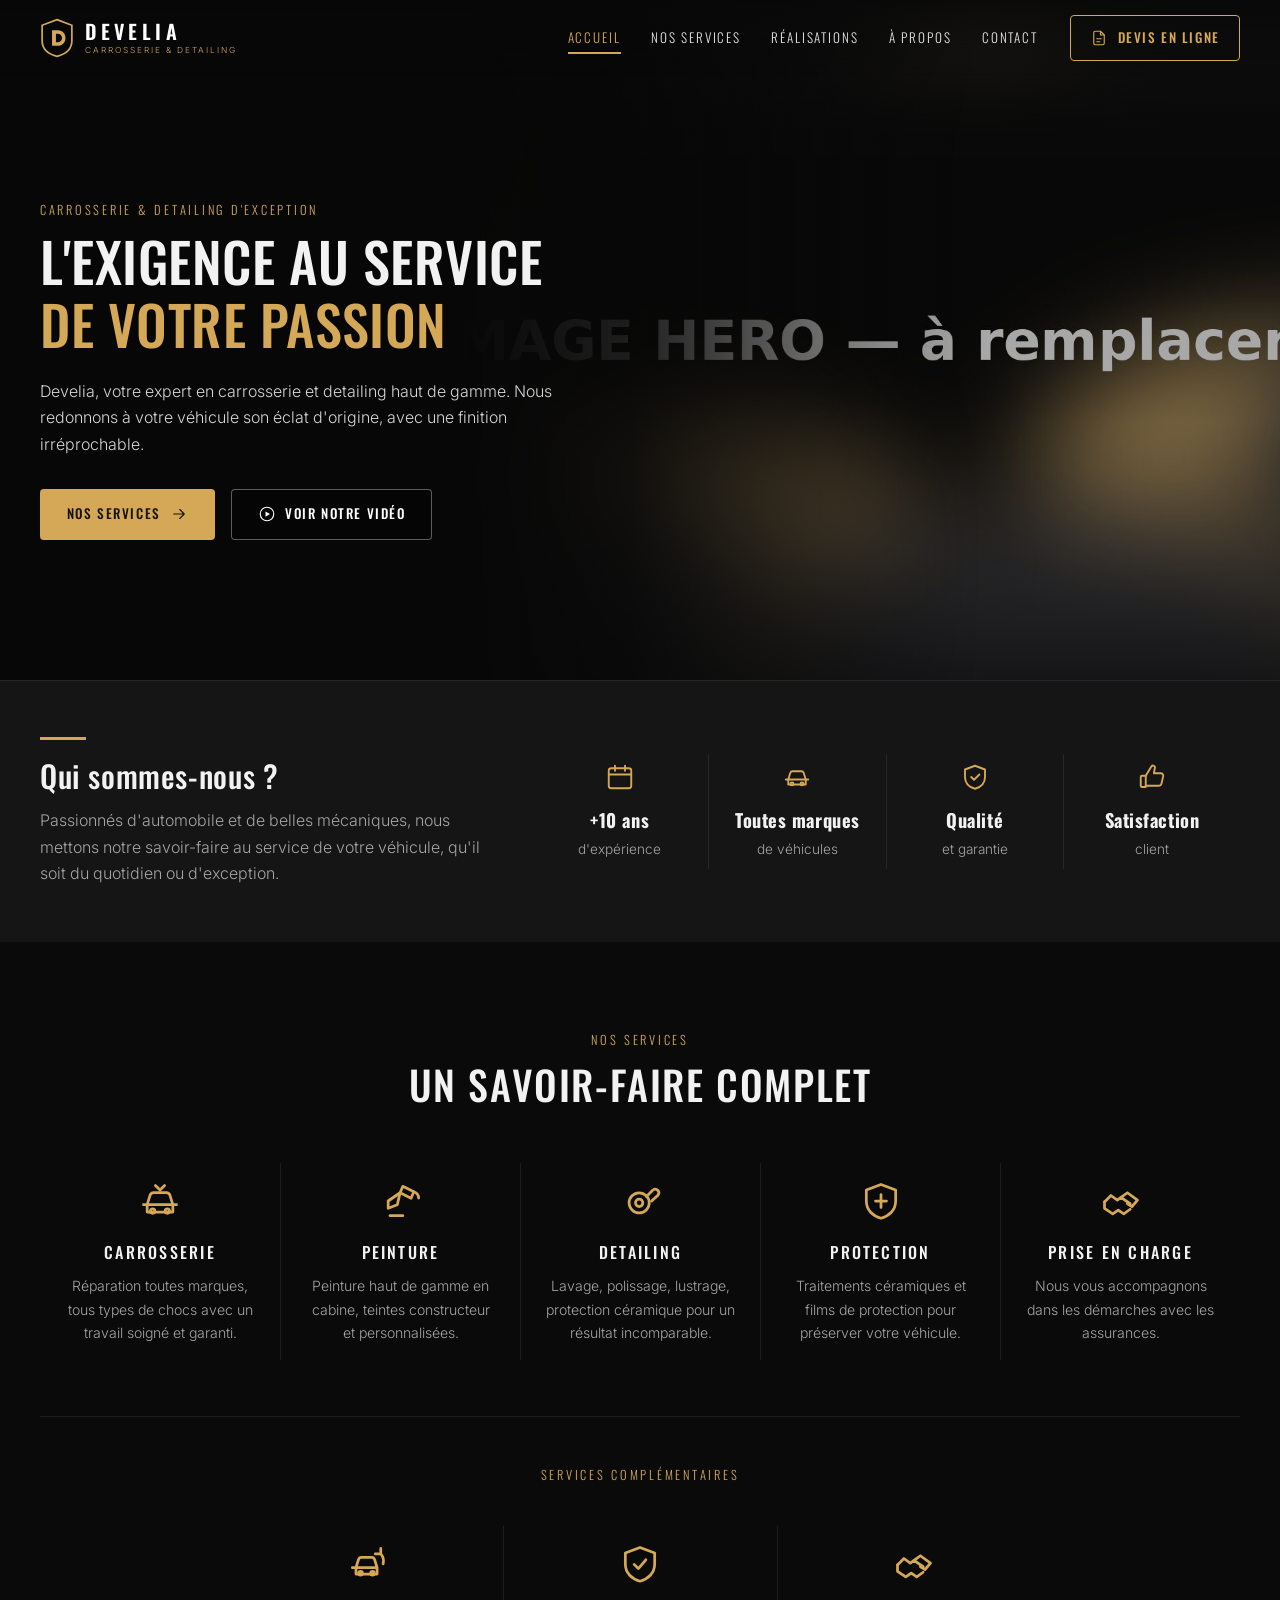
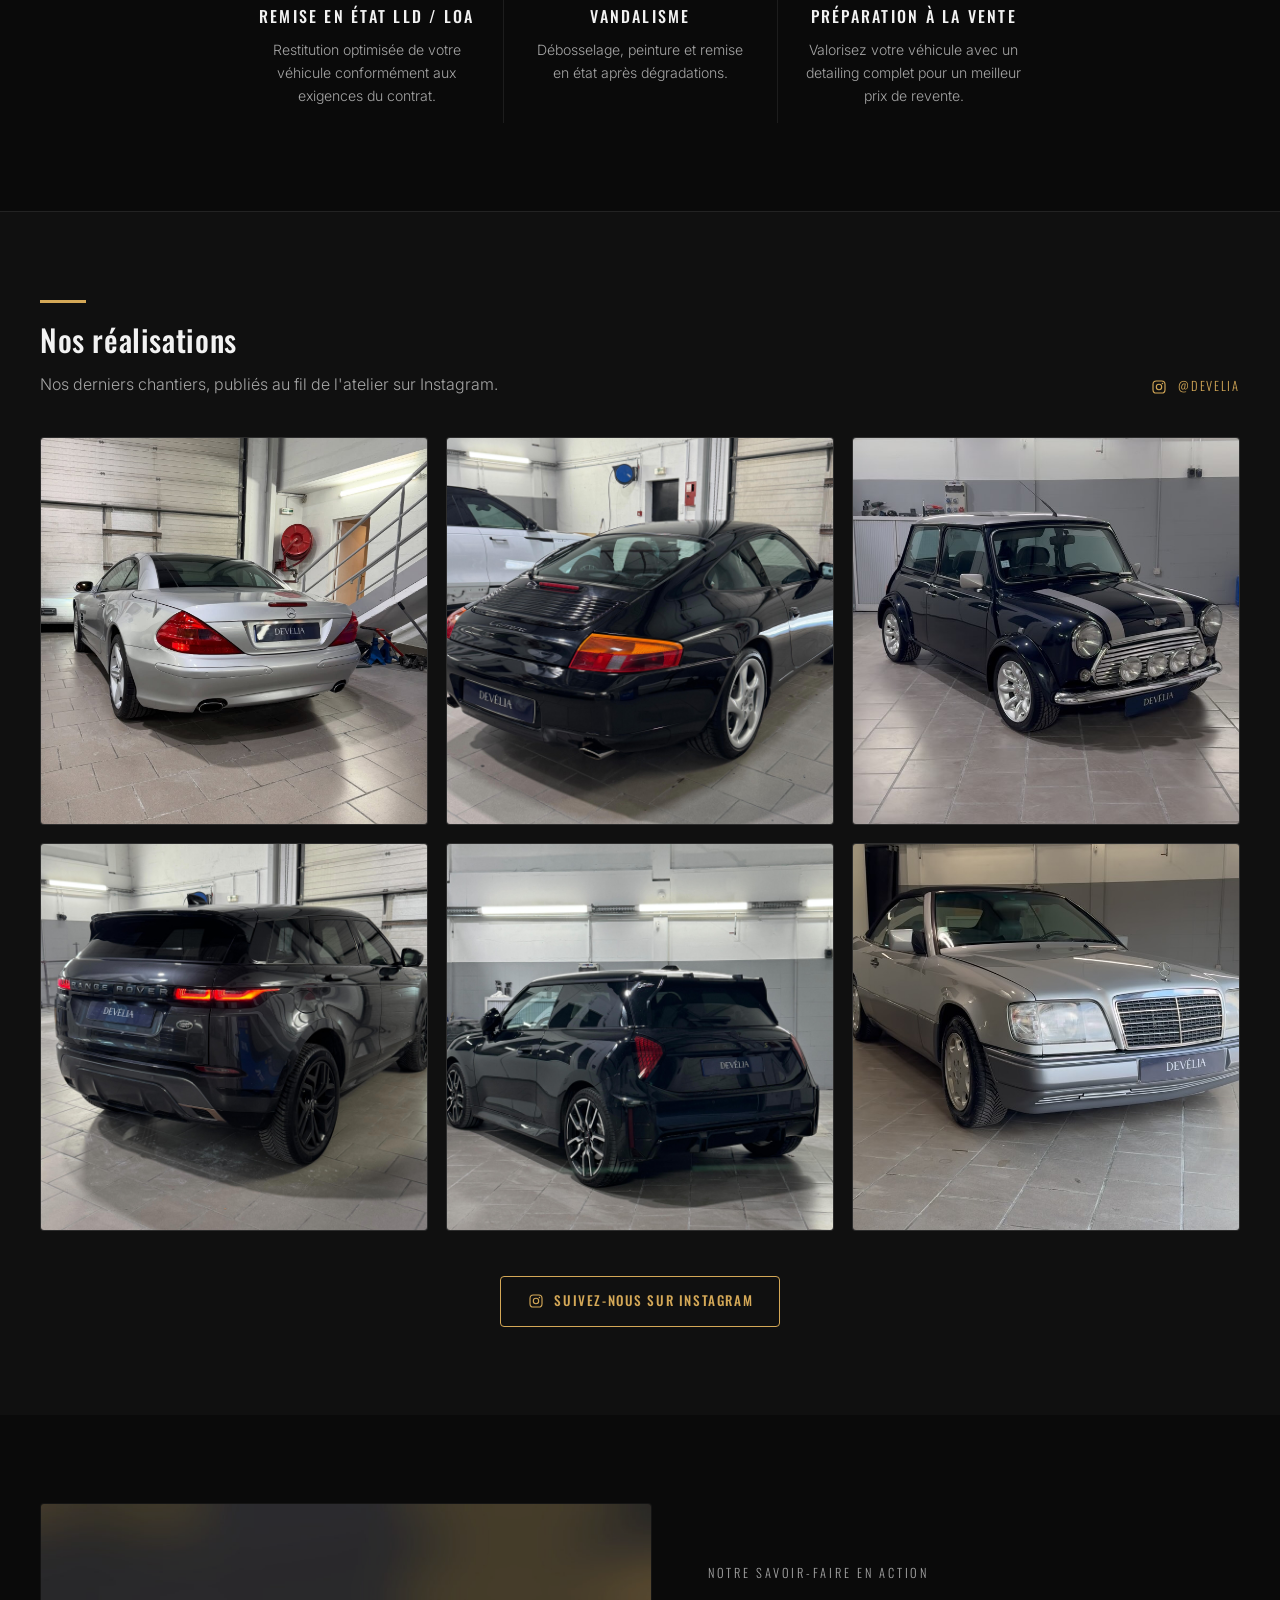
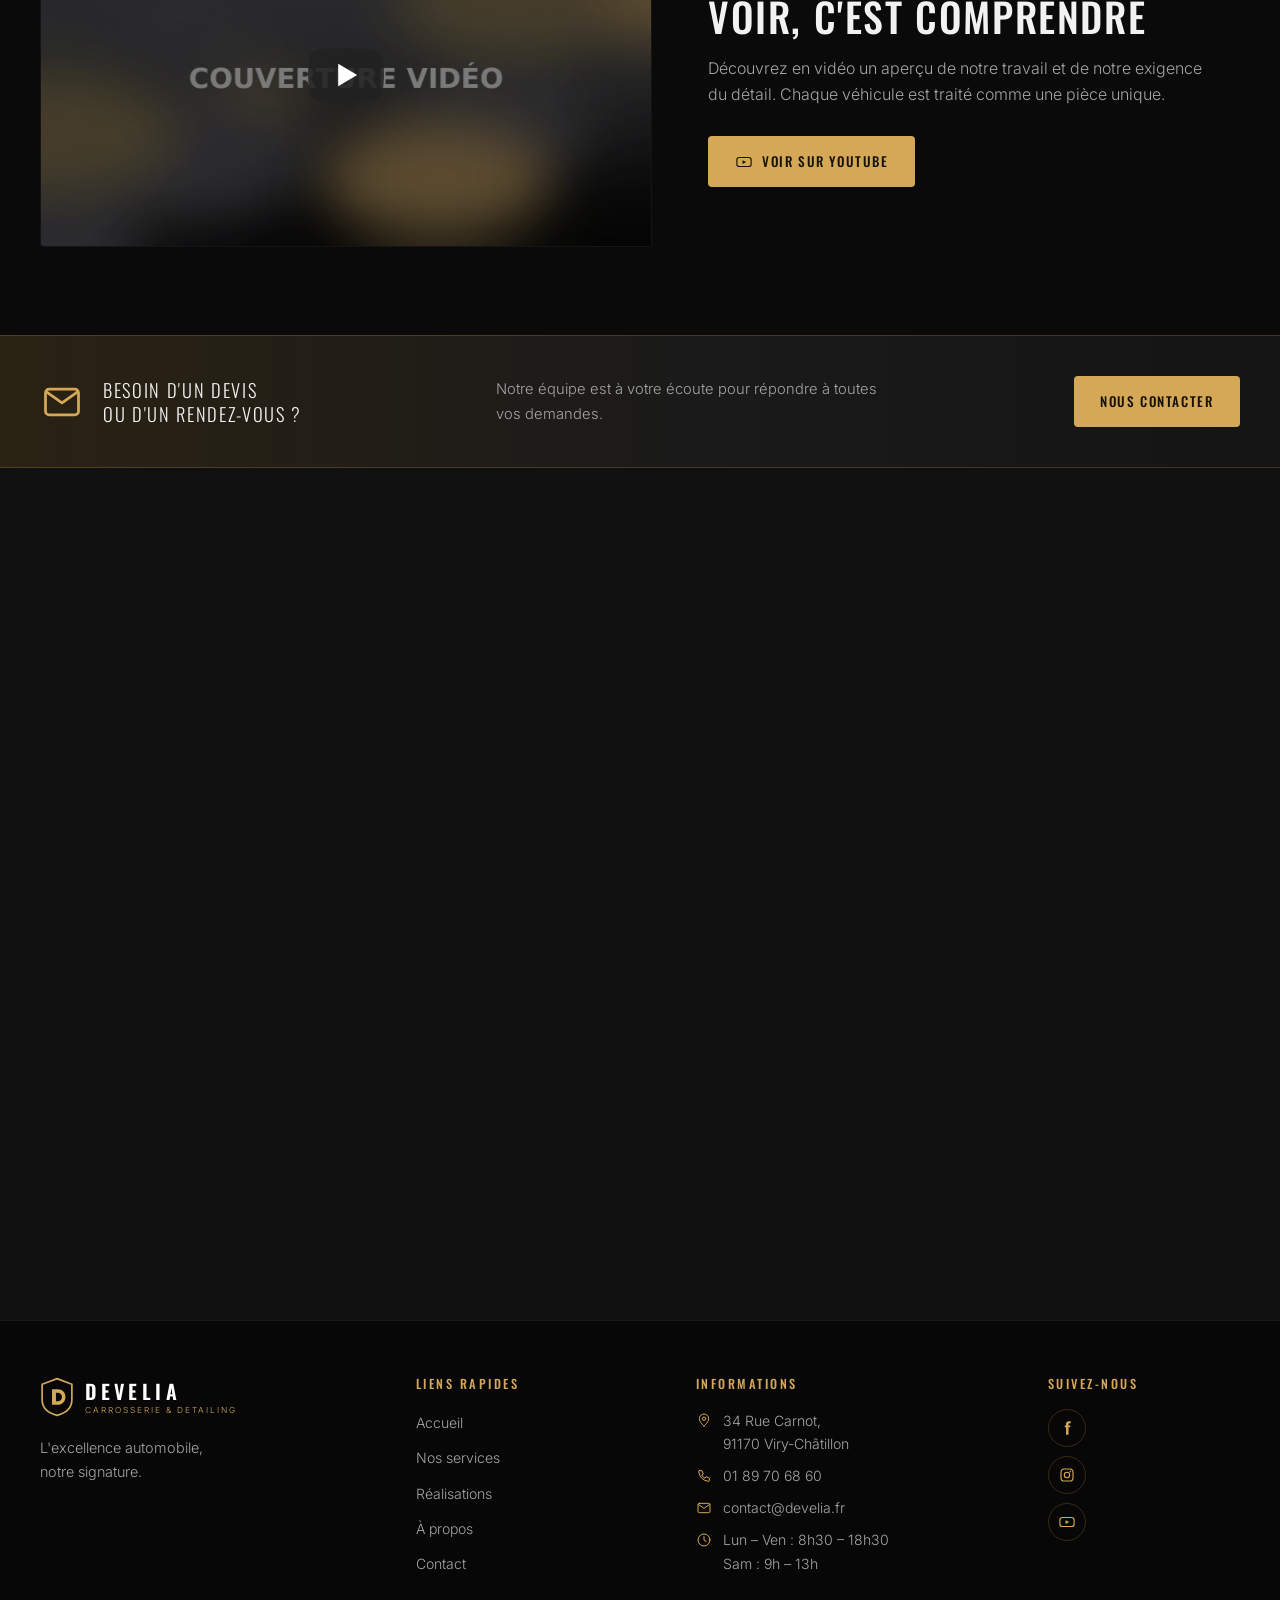
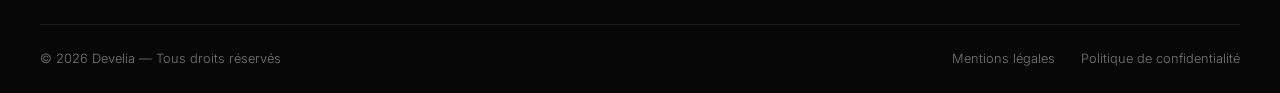
==== commit 6df32e5f: "Update index.html" ====
--- a/index.html
+++ b/index.html
@@ -202,7 +202,7 @@
       <li class="reveal">
         <a class="insta" href="https://www.instagram.com/p/DVS1orviHun/?img_index=2" target="_blank" rel="noopener"
            aria-label="Golf R — rénovation complète du bouclier avant — voir la publication sur Instagram">
-          <img src="img/instagram/insta1.jpg" alt="Golf R — rénovation complète du bouclier avant" loading="lazy" width="600" height="600">
+          <img src="img/insta1.jpg" alt="Golf R — rénovation complète du bouclier avant" loading="lazy" width="600" height="600">
           <span class="insta__overlay">
             <svg viewBox="0 0 24 24" class="insta__ico" aria-hidden="true">
               <rect x="4" y="4" width="16" height="16" rx="4.5"/><circle cx="12" cy="12" r="3.6"/>
@@ -215,7 +215,7 @@
       <li class="reveal">
         <a class="insta" href="https://www.instagram.com/p/DN39FjcCNsc/" target="_blank" rel="noopener"
            aria-label="Mercedes Classe C — correction de vernis et protection céramique — voir la publication sur Instagram">
-          <img src="img/instagram/insta2.jpg" alt="Mercedes Classe C — correction de vernis et protection céramique" loading="lazy" width="600" height="600">
+          <img src="img/insta2.jpg" alt="Mercedes Classe C — correction de vernis et protection céramique" loading="lazy" width="600" height="600">
           <span class="insta__overlay">
             <svg viewBox="0 0 24 24" class="insta__ico" aria-hidden="true">
               <rect x="4" y="4" width="16" height="16" rx="4.5"/><circle cx="12" cy="12" r="3.6"/>
@@ -228,7 +228,7 @@
       <li class="reveal">
         <a class="insta" href="https://www.instagram.com/p/DJiwvpdsN4x/" target="_blank" rel="noopener"
            aria-label="BMW Série 3 — remplacement et peinture d'aile — voir la publication sur Instagram">
-          <img src="img/instagram/insta3.jpg" alt="BMW Série 3 — remplacement et peinture d'aile" loading="lazy" width="600" height="600">
+          <img src="img/insta3.jpg" alt="BMW Série 3 — remplacement et peinture d'aile" loading="lazy" width="600" height="600">
           <span class="insta__overlay">
             <svg viewBox="0 0 24 24" class="insta__ico" aria-hidden="true">
               <rect x="4" y="4" width="16" height="16" rx="4.5"/><circle cx="12" cy="12" r="3.6"/>
@@ -241,7 +241,7 @@
       <li class="reveal">
         <a class="insta" href="https://www.instagram.com/p/DLy8CgztVzm/" target="_blank" rel="noopener"
            aria-label="Audi A5 — rénovation d'optiques avant — voir la publication sur Instagram">
-          <img src="img/instagram/insta4.jpg" alt="Audi A5 — rénovation d'optiques avant" loading="lazy" width="600" height="600">
+          <img src="img/insta4.jpg" alt="Audi A5 — rénovation d'optiques avant" loading="lazy" width="600" height="600">
           <span class="insta__overlay">
             <svg viewBox="0 0 24 24" class="insta__ico" aria-hidden="true">
               <rect x="4" y="4" width="16" height="16" rx="4.5"/><circle cx="12" cy="12" r="3.6"/>
@@ -254,7 +254,7 @@
       <li class="reveal">
         <a class="insta" href="https://www.instagram.com/p/DUSRzzSCEGo/" target="_blank" rel="noopener"
            aria-label="Porsche Macan — préparation avant restitution LOA — voir la publication sur Instagram">
-          <img src="img/instagram/insta5.jpg" alt="Porsche Macan — préparation avant restitution LOA" loading="lazy" width="600" height="600">
+          <img src="img/insta5.jpg" alt="Porsche Macan — préparation avant restitution LOA" loading="lazy" width="600" height="600">
           <span class="insta__overlay">
             <svg viewBox="0 0 24 24" class="insta__ico" aria-hidden="true">
               <rect x="4" y="4" width="16" height="16" rx="4.5"/><circle cx="12" cy="12" r="3.6"/>
@@ -267,7 +267,7 @@
       <li class="reveal">
         <a class="insta" href="https://www.instagram.com/p/DOc2mm8CC-6/" target="_blank" rel="noopener"
            aria-label="Peugeot 308 — remise en état après vandalisme — voir la publication sur Instagram">
-          <img src="img/instagram/insta6.jpg" alt="Peugeot 308 — remise en état après vandalisme" loading="lazy" width="600" height="600">
+          <img src="img/insta6.jpg" alt="Peugeot 308 — remise en état après vandalisme" loading="lazy" width="600" height="600">
           <span class="insta__overlay">
             <svg viewBox="0 0 24 24" class="insta__ico" aria-hidden="true">
               <rect x="4" y="4" width="16" height="16" rx="4.5"/><circle cx="12" cy="12" r="3.6"/>
--- a/css/style.css
+++ b/css/style.css
@@ -168,10 +168,16 @@
   padding:calc(var(--header-h) + 3rem) 0 4rem;
   background:#070707;
   overflow:hidden;
-  /* réglages du visuel : largeur du panneau et cadrage de la photo */
-  --hero-media-w:58%;
-  --hero-focus:50% 50%;
-}
+  /* --- réglages du visuel --- */
+  --hero-media-w:72%;       /* largeur occupée par la photo (le reste est noir) */
+  --hero-focus:52% 50%;     /* cadrage de la photo */
+  --hero-fondu:64%;         /* largeur du fondu noir sur le bord gauche de la photo */
+  --hero-blur:16px;         /* intensité du flou */
+  --hero-voile:.42;         /* assombrissement de la zone floutée */
+  --hero-blur-debut:6%;     /* le flou démarre ici (bord du texte) */
+  --hero-blur-fin:50%;      /* et a totalement disparu ici */
+}
+/* la photo est calée à droite : elle est réduite, jamais agrandie */
 .hero__media{
   position:absolute; top:0; right:0; bottom:0; left:auto;
   width:var(--hero-media-w);
@@ -180,14 +186,41 @@
   width:100%; height:100%;
   object-fit:cover; object-position:var(--hero-focus);
 }
-/* fondu du visuel vers le noir, à gauche et sur les bords */
+/* fondu noir sur le bord gauche de la photo + léger fondu haut/bas */
 .hero__media::after{
   content:""; position:absolute; inset:0;
   background:
-    linear-gradient(90deg, #070707 0%, rgba(7,7,7,.94) 16%, rgba(7,7,7,.62) 40%, rgba(7,7,7,.15) 70%, rgba(7,7,7,.4) 100%),
-    linear-gradient(to bottom, rgba(7,7,7,.55), rgba(7,7,7,0) 28%, rgba(7,7,7,0) 65%, rgba(7,7,7,.7));
-}
-.hero__inner{ position:relative; }
+    linear-gradient(90deg,
+      #070707 0%,
+      rgba(7,7,7,.86) calc(var(--hero-fondu) * .32),
+      rgba(7,7,7,.52) calc(var(--hero-fondu) * .58),
+      rgba(7,7,7,.20) calc(var(--hero-fondu) * .80),
+      rgba(7,7,7,0)   var(--hero-fondu)),
+    linear-gradient(to bottom, rgba(7,7,7,.5), rgba(7,7,7,0) 26%, rgba(7,7,7,0) 62%, rgba(7,7,7,.72));
+}
+/* voile flouté : commence au texte du titre, s'efface avant la polisseuse */
+.hero__veil{
+  position:absolute; inset:0; z-index:1; pointer-events:none;
+  backdrop-filter:blur(var(--hero-blur)) saturate(.92);
+  -webkit-backdrop-filter:blur(var(--hero-blur)) saturate(.92);
+  background:linear-gradient(90deg,
+    rgba(7,7,7,var(--hero-voile)) 0%,
+    rgba(7,7,7,calc(var(--hero-voile) * .7)) 55%,
+    rgba(7,7,7,0) 100%);
+  mask-image:linear-gradient(90deg,
+    transparent 0, #000 var(--hero-blur-debut),
+    #000 34%, rgba(0,0,0,.4) 42%, transparent var(--hero-blur-fin));
+  -webkit-mask-image:linear-gradient(90deg,
+    transparent 0, #000 var(--hero-blur-debut),
+    #000 34%, rgba(0,0,0,.4) 42%, transparent var(--hero-blur-fin));
+}
+/* repli si backdrop-filter n'est pas supporté (anciens navigateurs) */
+@supports not ((backdrop-filter:blur(1px)) or (-webkit-backdrop-filter:blur(1px))){
+  .hero__veil{
+    background:linear-gradient(90deg, rgba(7,7,7,.88) 0%, rgba(7,7,7,.72) 38%, rgba(7,7,7,0) 100%);
+  }
+}
+.hero__inner{ position:relative; z-index:2; }
 .hero__inner > *{ max-width:34rem; }
 .hero__title{
   font-size:clamp(2.3rem,5.4vw,3.4rem); text-transform:uppercase; letter-spacing:.01em;
@@ -265,6 +298,37 @@
 .link-arrow:hover .ico{ transform:translateX(5px); }
 
 .works__grid{ display:grid; grid-template-columns:repeat(4,1fr); gap:1.4rem; }
+
+/* --- Grille Instagram --- */
+.insta__grid{
+  display:grid; grid-template-columns:repeat(3,1fr); gap:1.1rem;
+}
+.insta{
+  position:relative; display:block; aspect-ratio:1/1; overflow:hidden;
+  border:1px solid var(--bordure-2); border-radius:var(--rayon);
+  background:var(--noir-4);
+}
+.insta img{
+  width:100%; height:100%; object-fit:cover;
+  transition:transform .5s cubic-bezier(.4,.1,.2,1), filter var(--transi);
+}
+.insta:hover img, .insta:focus-visible img{ transform:scale(1.06); filter:brightness(.55); }
+.insta__overlay{
+  position:absolute; inset:0; display:flex; flex-direction:column;
+  align-items:center; justify-content:center; gap:.7rem;
+  color:#fff; opacity:0; transition:opacity var(--transi);
+  background:linear-gradient(to top, rgba(0,0,0,.55), rgba(0,0,0,.1));
+}
+.insta:hover .insta__overlay, .insta:focus-visible .insta__overlay{ opacity:1; }
+.insta__ico{
+  width:34px; height:34px; fill:none; stroke:currentColor; stroke-width:1.5;
+  stroke-linecap:round; stroke-linejoin:round; color:var(--or);
+}
+.insta__tag{
+  font-family:var(--font-titre); font-size:.72rem; letter-spacing:.16em;
+  text-transform:uppercase;
+}
+.works__cta{ text-align:center; margin:2.8rem 0 0; }
 
 /* --- Comparateur avant / après --- */
 .ba{
@@ -485,14 +549,28 @@
   .stats{ grid-template-columns:repeat(2,1fr); gap:2rem 0; }
   .stat:nth-child(3){ border-left:0; }
 
-  .hero{ --hero-media-w:100%; min-height:auto; padding-top:calc(var(--header-h) + 2.5rem); }
+  /* en tablette/mobile le texte passe sur la photo : voile plus large et plus dense */
+  .hero{
+    min-height:auto; padding-top:calc(var(--header-h) + 2.5rem);
+    --hero-media-w:100%; --hero-voile:.62; --hero-blur:14px; --hero-fondu:100%;
+  }
   .hero__media::after{
-    background:
-      linear-gradient(90deg, rgba(7,7,7,.95) 0%, rgba(7,7,7,.75) 45%, rgba(7,7,7,.55) 100%),
-      linear-gradient(to bottom, rgba(7,7,7,.75), rgba(7,7,7,.35) 40%, rgba(7,7,7,.9));
+    background:linear-gradient(to bottom, rgba(7,7,7,.55), rgba(7,7,7,.15) 40%, rgba(7,7,7,.85));
+  }
+  .hero__veil{
+    mask-image:linear-gradient(to bottom, #000 0%, #000 62%, rgba(0,0,0,.45) 100%);
+    -webkit-mask-image:linear-gradient(to bottom, #000 0%, #000 62%, rgba(0,0,0,.45) 100%);
+    background:linear-gradient(to bottom,
+      rgba(7,7,7,var(--hero-voile)) 0%,
+      rgba(7,7,7,calc(var(--hero-voile) * .85)) 70%,
+      rgba(7,7,7,.4) 100%);
   }
   .video__grid, .contact__grid{ grid-template-columns:1fr; gap:2.5rem; }
   .cta__inner{ flex-direction:column; align-items:flex-start; }
+}
+
+@media (max-width:760px){
+  .insta__grid{ grid-template-columns:repeat(2,1fr); gap:.8rem; }
 }
 
 @media (max-width:640px){
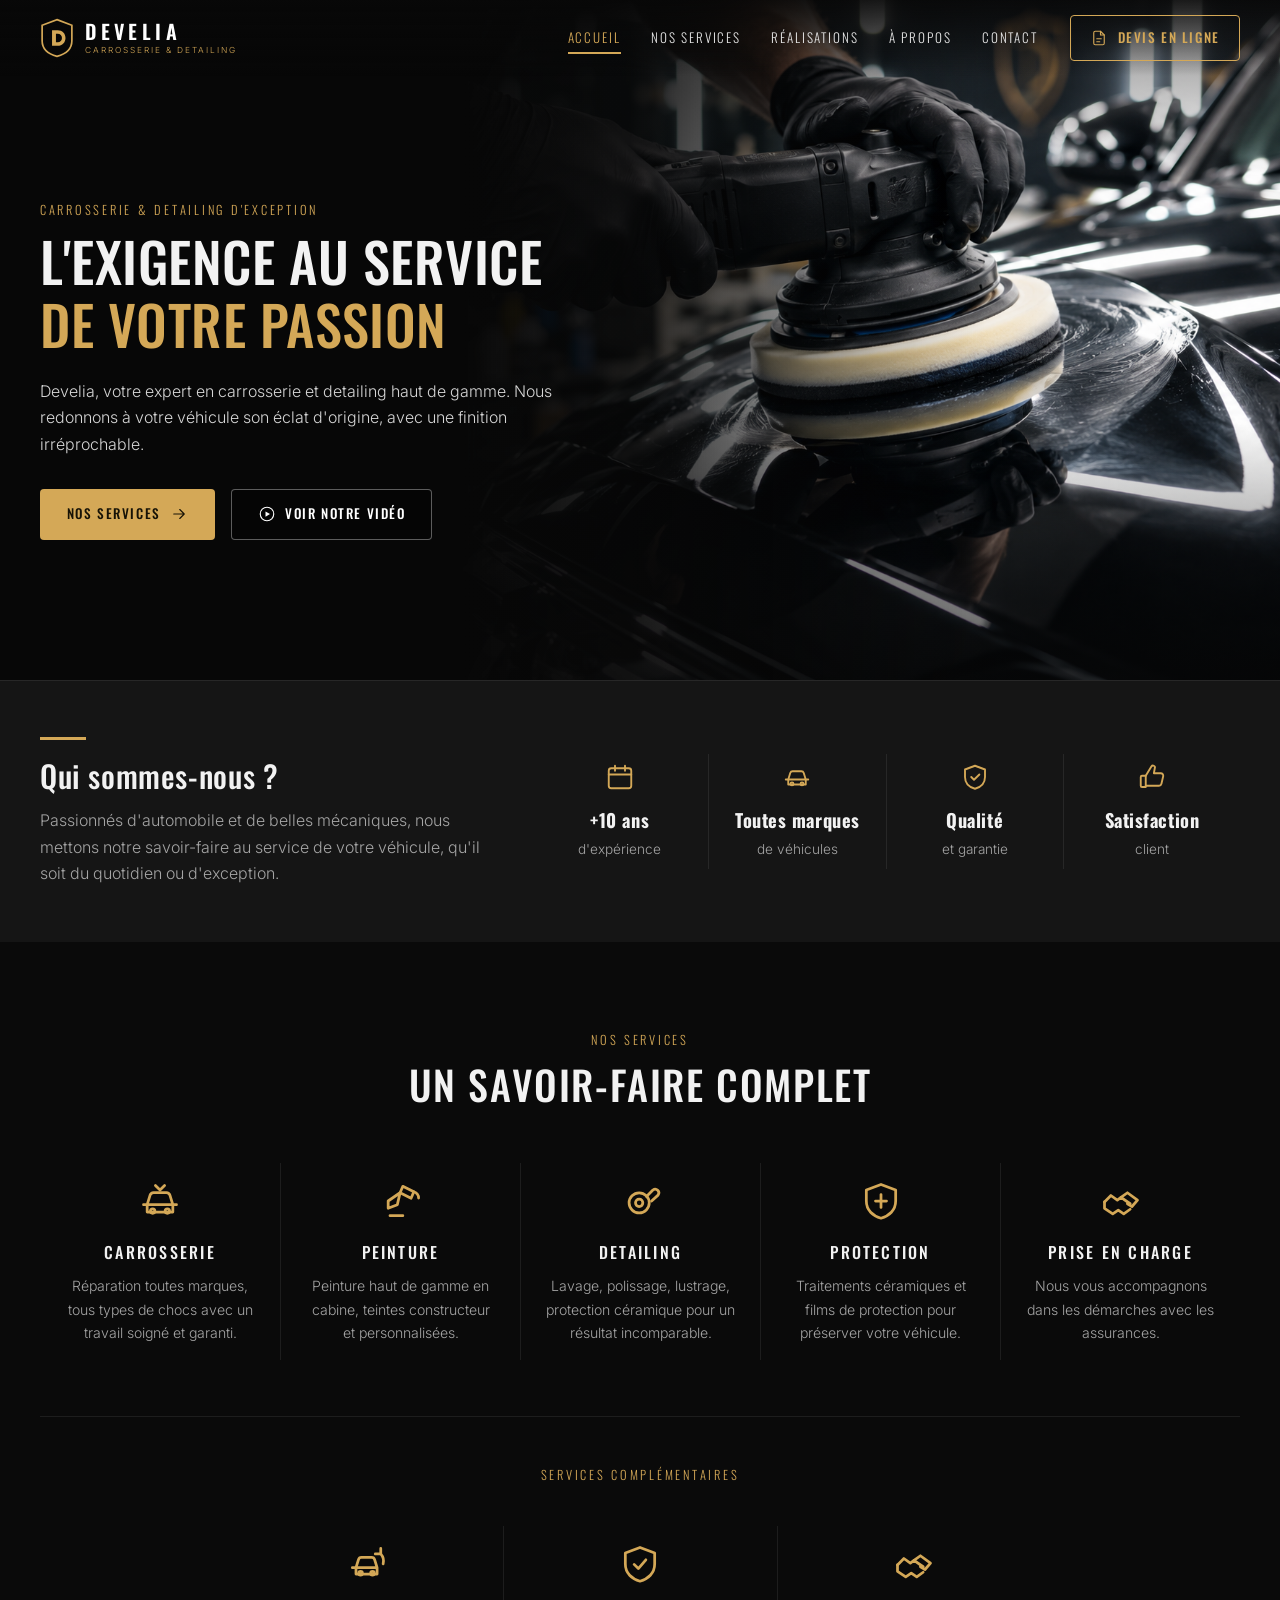
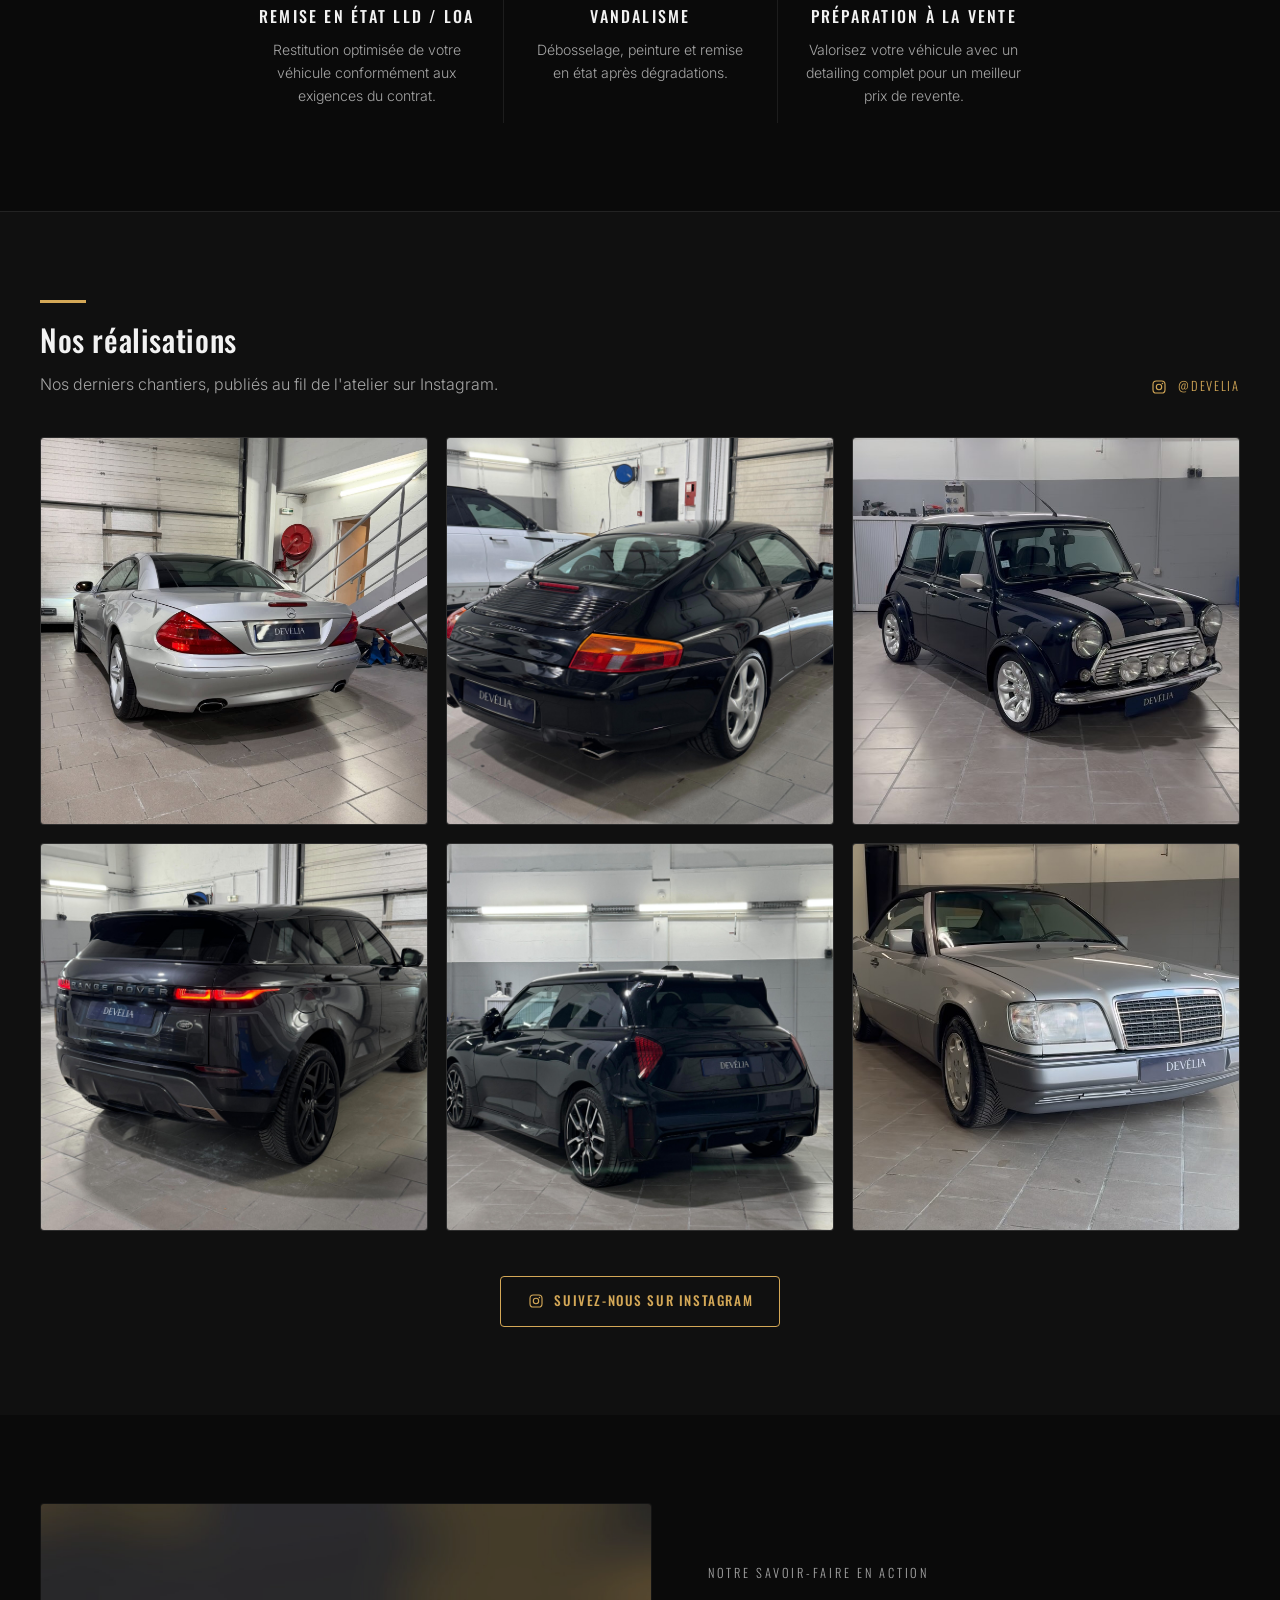
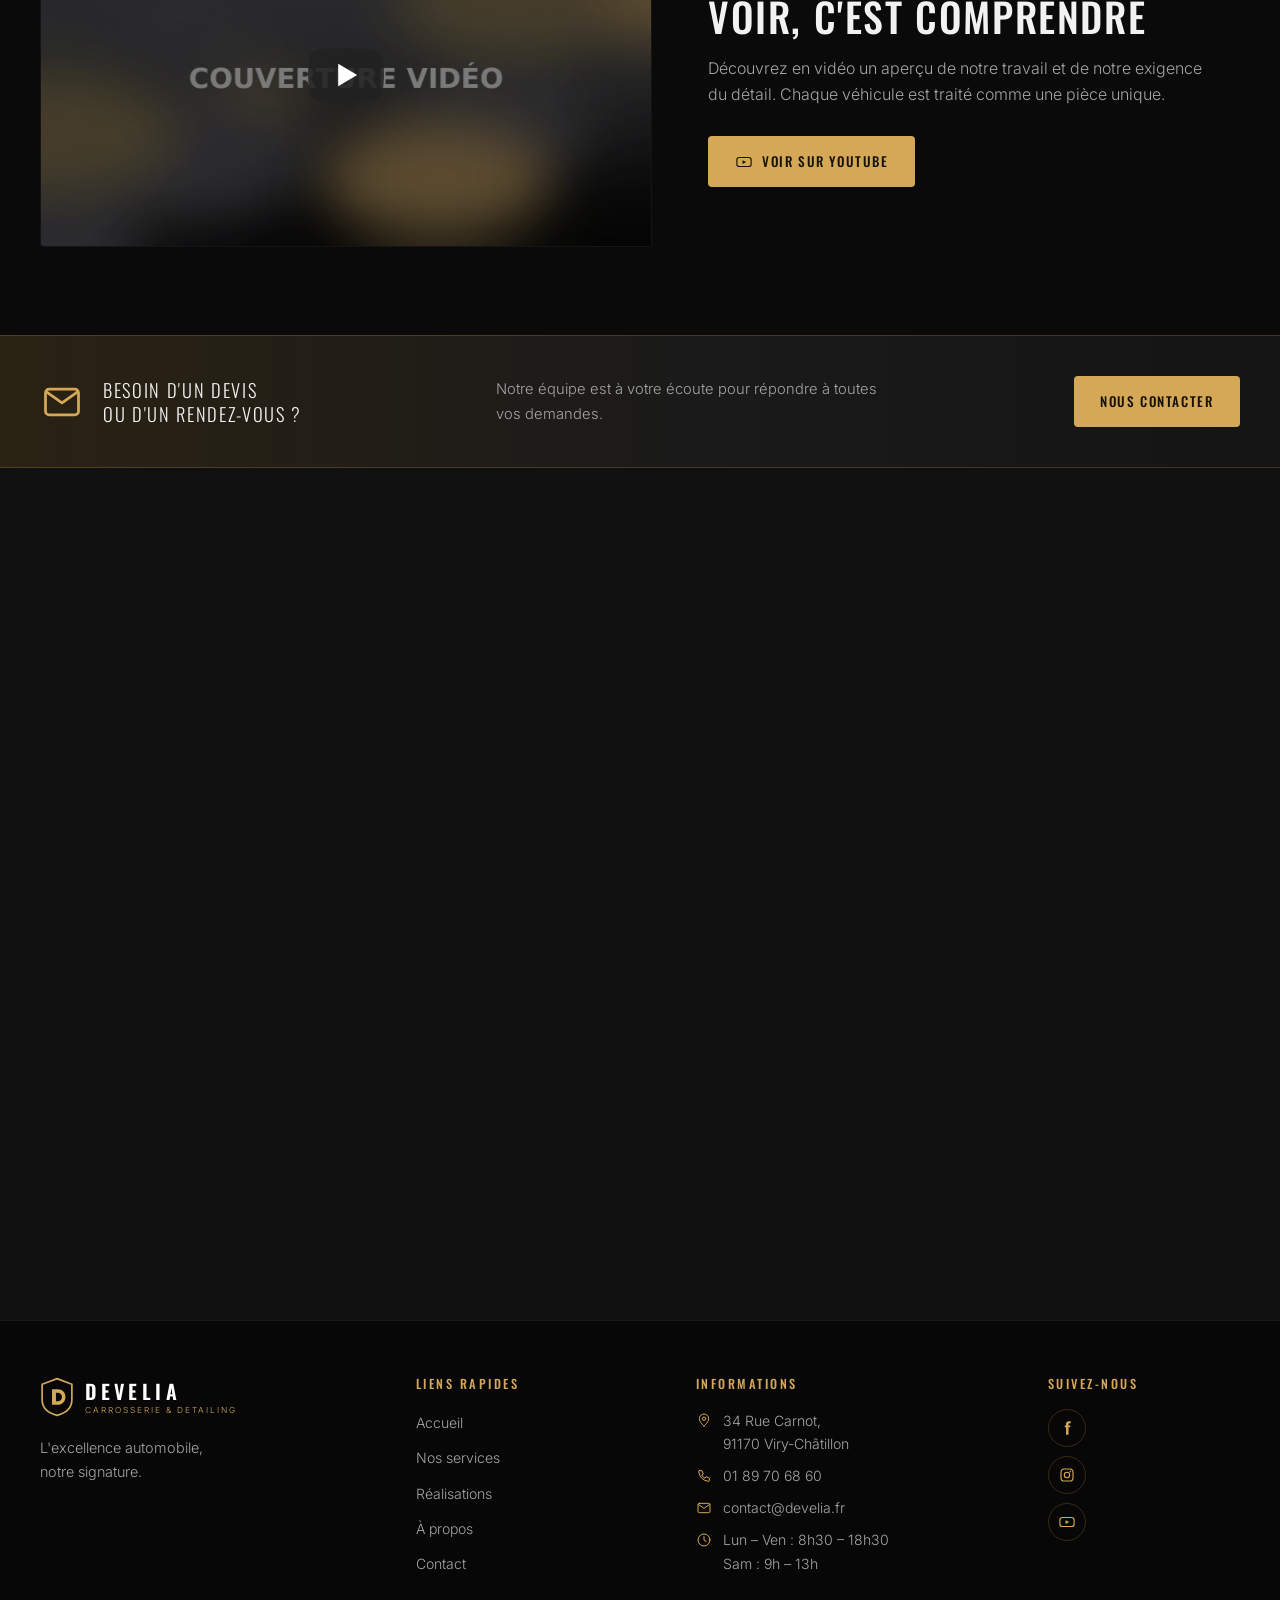
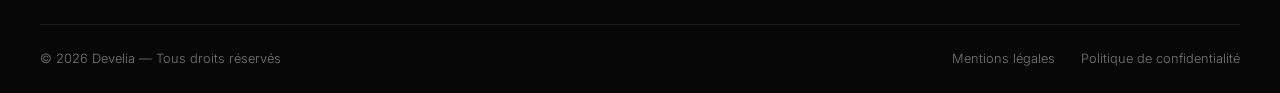
==== commit ff4b0c10: "Update index.html-hero png" ====
--- a/index.html
+++ b/index.html
@@ -62,7 +62,7 @@
 <!-- ============ HERO ============ -->
 <section class="hero" id="accueil">
   <div class="hero__media" aria-hidden="true">
-    <img src="img/hero-polissage.jpg" alt="" loading="eager" onerror="this.style.display='none'">
+    <img src="img/hero-polissage.png" alt="" loading="eager" onerror="this.style.display='none'">
   </div>
   <div class="container hero__inner">
     <p class="eyebrow">Carrosserie &amp; Detailing d'exception</p>
